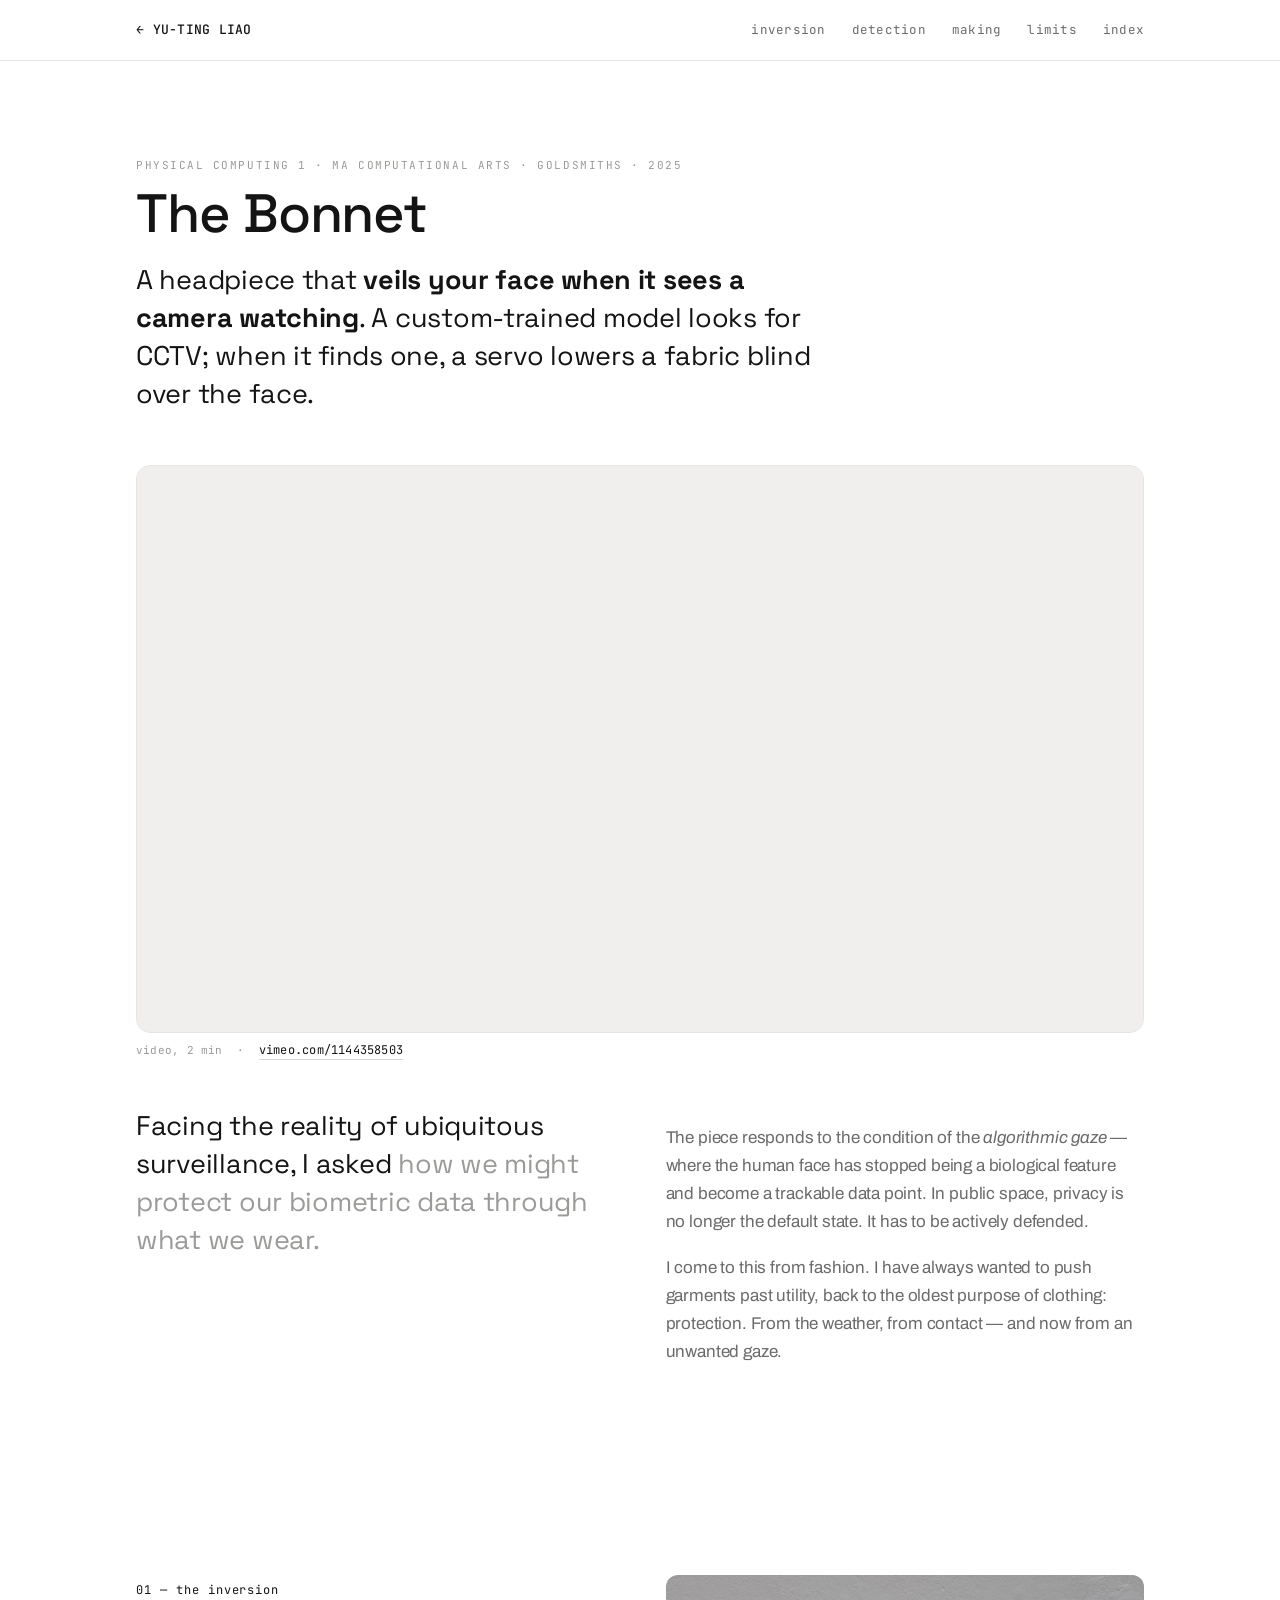
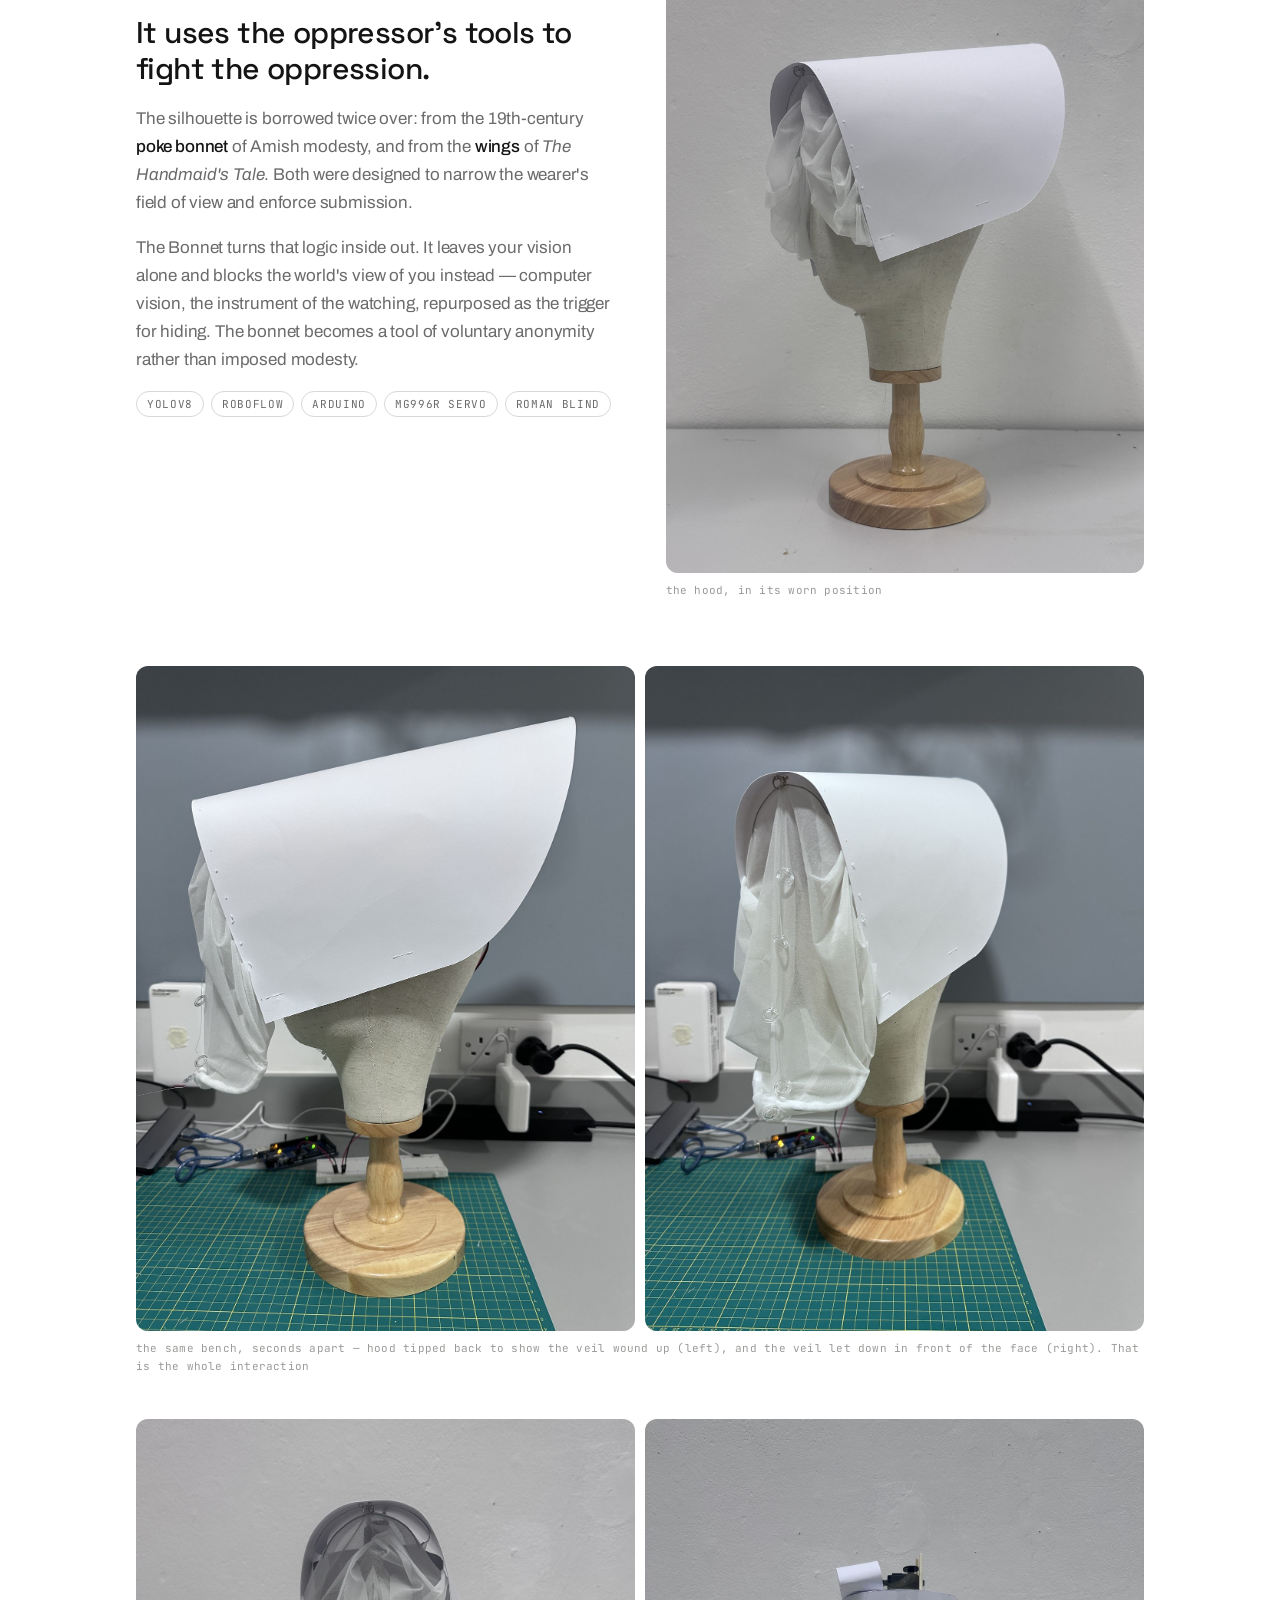
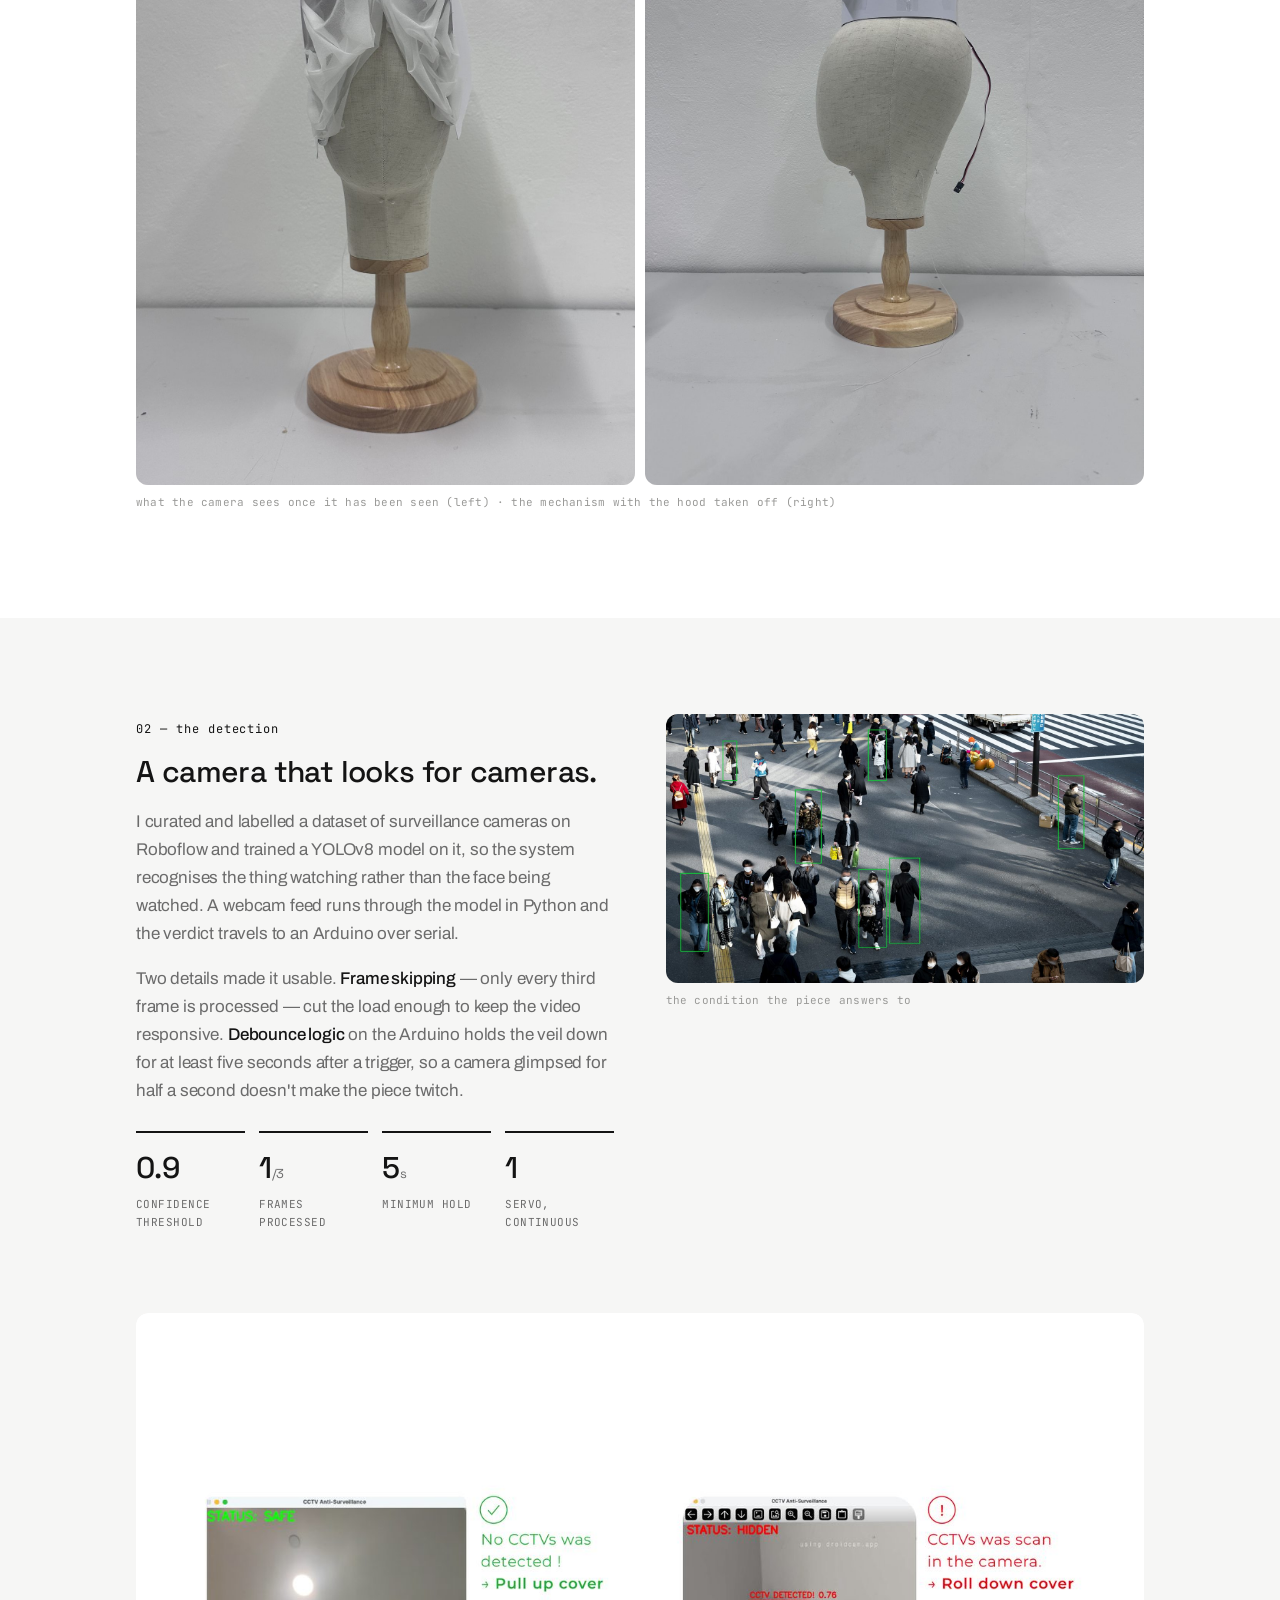
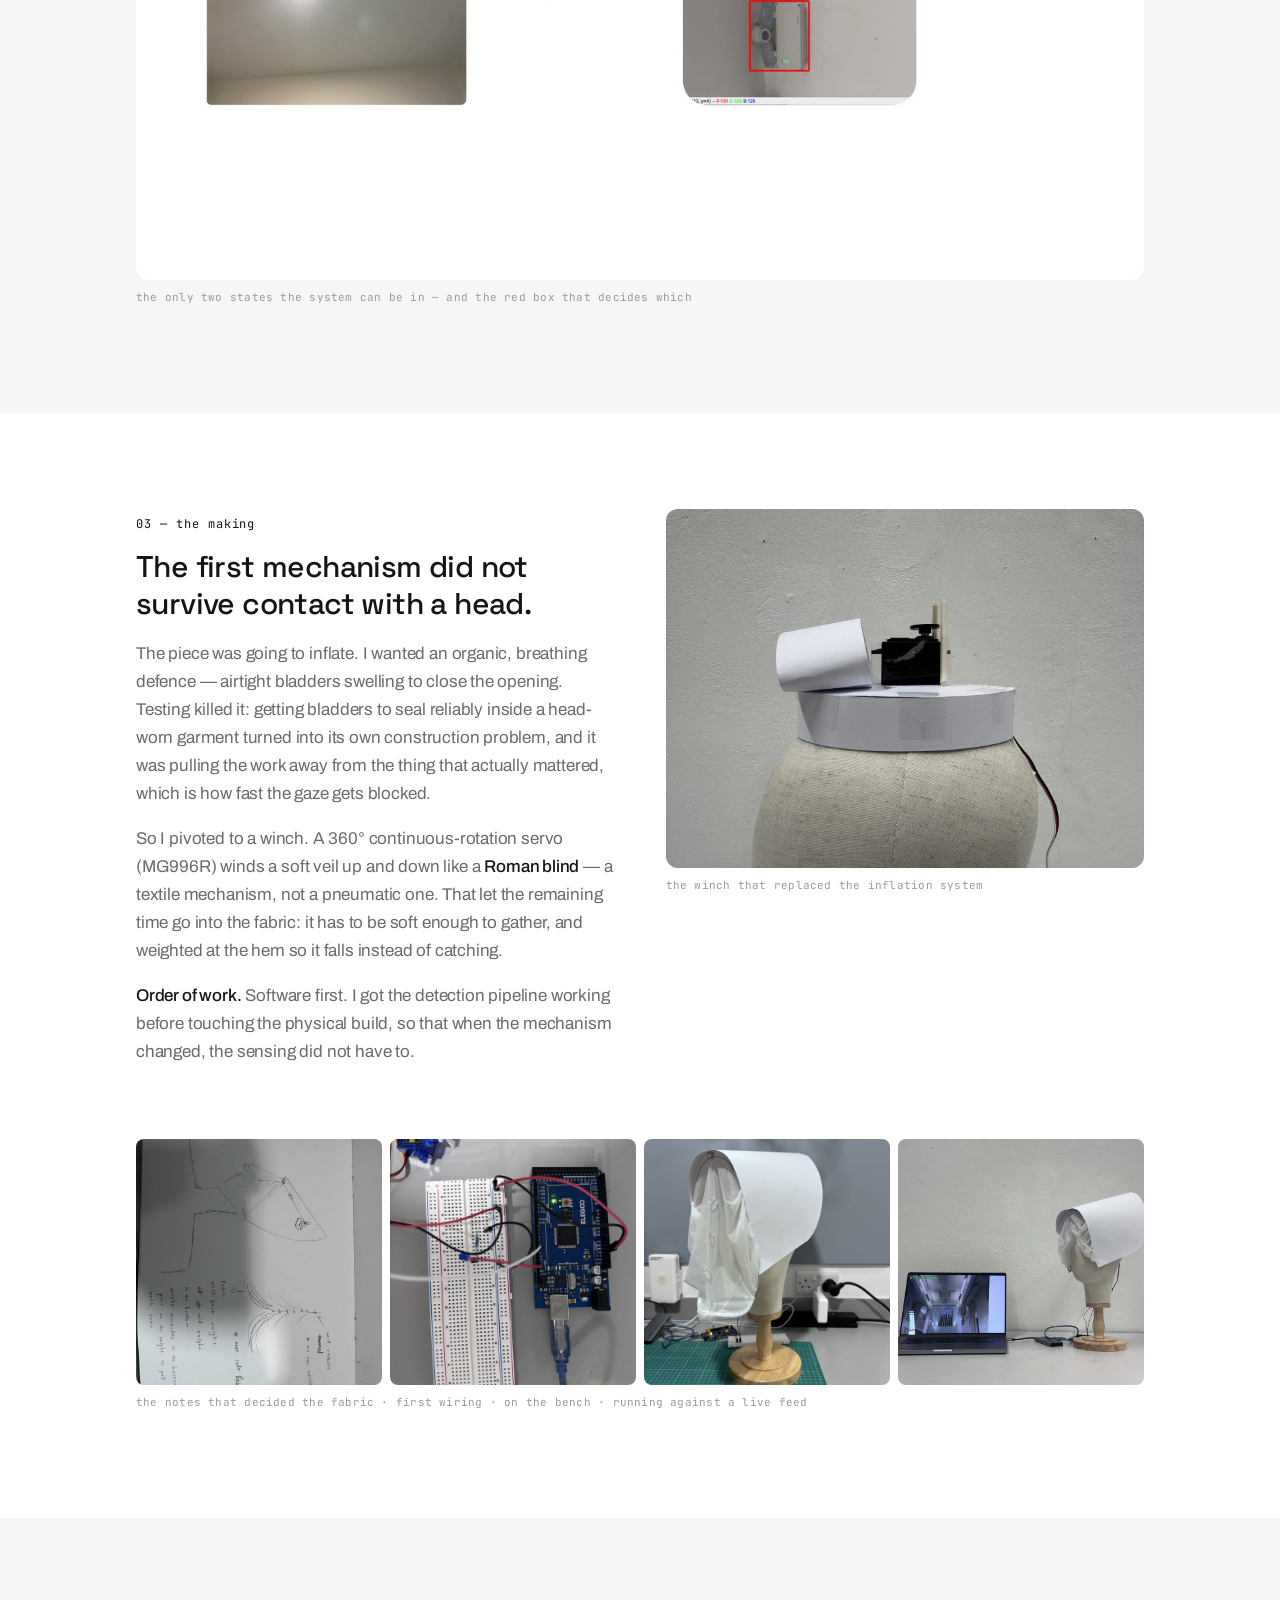
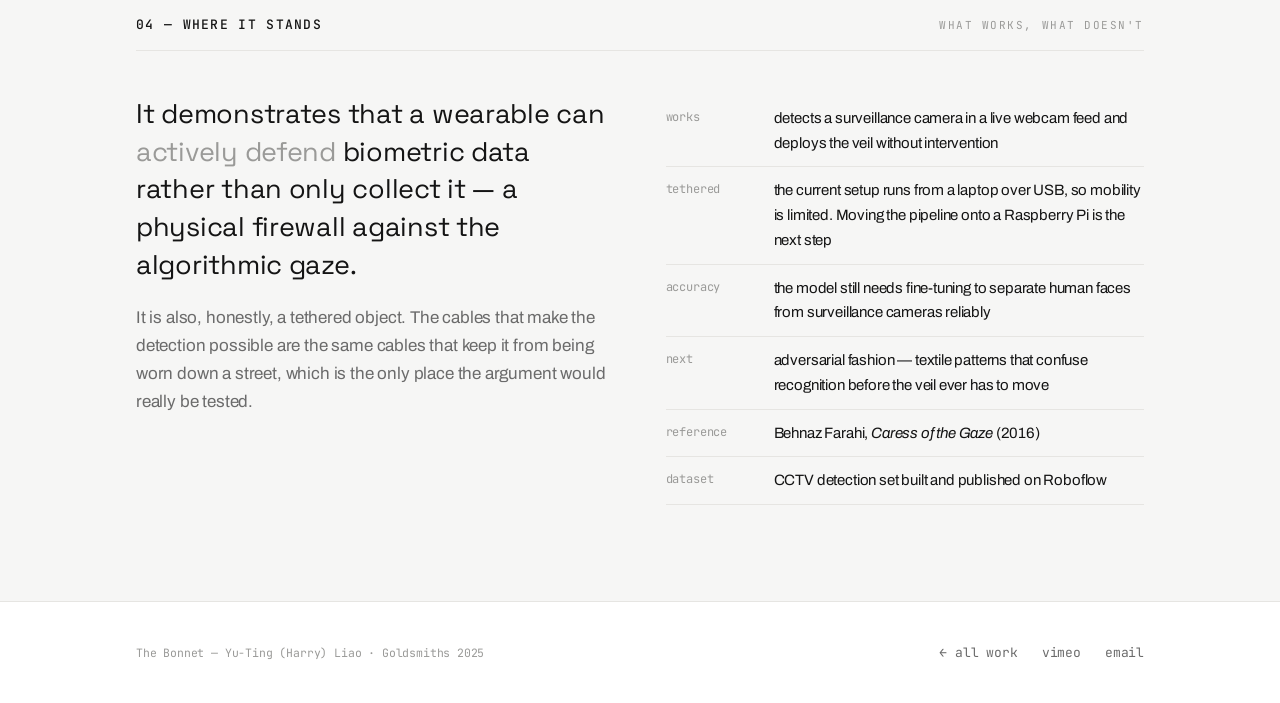
==== bonnet.html @ 15b09e45 "Fix photo orientation, and pick the right pair for The Bonnet Every iPhone photo was written out wit" ====
<!DOCTYPE html>
<html lang="en">
<head>
<meta charset="UTF-8" />
<meta name="viewport" content="width=device-width, initial-scale=1.0" />
<title>The Bonnet — a headpiece that veils the face when a camera is watching</title>
<meta name="description" content="The Bonnet: a satirical anti-surveillance headpiece. A custom-trained YOLOv8 model detects a CCTV camera and a servo drops a fabric veil over the face. Physical Computing 1, MA Computational Arts, Goldsmiths 2025." />
<meta property="og:title" content="The Bonnet" />
<meta property="og:description" content="An anti-surveillance headpiece that veils the face when it sees a camera watching." />
<meta property="og:image" content="https://yvwhy.github.io/media/tb-key.jpg" />
<link rel="preconnect" href="https://fonts.googleapis.com" />
<link rel="preconnect" href="https://fonts.gstatic.com" crossorigin />
<link href="https://fonts.googleapis.com/css2?family=Archivo:wght@400;500&family=JetBrains+Mono:wght@400;500&family=Space+Grotesk:wght@500&display=swap" rel="stylesheet" />
<link rel="stylesheet" href="styles.css" />
</head>
<body>

<header class="nav">
  <div class="wrap">
    <a class="nav__brand" href="index.html">← YU-TING&nbsp;LIAO</a>
    <button class="nav__toggle" aria-label="Menu" aria-expanded="false">menu</button>
    <nav class="nav__links" id="menu">
      <a href="#inversion">inversion</a>
      <a href="#detection">detection</a>
      <a href="#making">making</a>
      <a href="#limits">limits</a>
      <a href="index.html">index</a>
    </nav>
  </div>
</header>

<main>

  <!-- HERO -->
  <section class="hero">
    <div class="wrap">
      <p class="kicker reveal">Physical Computing 1 · MA Computational Arts · Goldsmiths · 2025</p>
      <h1 class="hero__statement reveal">The Bonnet</h1>
      <p class="lead reveal" style="margin-top:18px; max-width:40ch;">A headpiece that <strong>veils your face when it sees a camera watching</strong>. A custom-trained model looks for CCTV; when it finds one, a servo lowers a fabric blind over the face.</p>
      <div class="hero__media reveal">
        <span class="media">
          <iframe src="https://player.vimeo.com/video/1144358503?app_id=122963&amp;dnt=1&amp;title=0&amp;byline=0&amp;portrait=0" loading="lazy" allow="autoplay; fullscreen; picture-in-picture" allowfullscreen referrerpolicy="strict-origin-when-cross-origin" title="The Bonnet — video"></iframe>
        </span>
      </div>
      <p class="figcap reveal">video, 2 min &nbsp;·&nbsp; <a class="link" href="https://vimeo.com/1144358503" target="_blank" rel="noopener">vimeo.com/1144358503</a></p>
    </div>
  </section>

  <!-- THE QUESTION -->
  <section style="padding-top:0;">
    <div class="wrap">
      <div class="cols">
        <p class="lead reveal" style="max-width:32ch;">Facing the reality of ubiquitous surveillance, I asked <span class="dim">how we might protect our biometric data through what we wear.</span></p>
        <div class="reveal">
          <p class="prose">The piece responds to the condition of the <em>algorithmic gaze</em> — where the human face has stopped being a biological feature and become a trackable data point. In public space, privacy is no longer the default state. It has to be actively defended.</p>
          <p class="prose" style="margin-top:14px;">I come to this from fashion. I have always wanted to push garments past utility, back to the oldest purpose of clothing: protection. From the weather, from contact — and now from an unwanted gaze.</p>
        </div>
      </div>
    </div>
  </section>

  <!-- 01 — THE INVERSION -->
  <section id="inversion">
    <div class="wrap">
      <div class="block reveal">
        <div class="block__body">
          <span class="num">01 — the inversion</span>
          <h3>It uses the oppressor's tools to fight the oppression.</h3>
          <p class="prose">The silhouette is borrowed twice over: from the 19th-century <strong>poke bonnet</strong> of Amish modesty, and from the <strong>wings</strong> of <em>The Handmaid's Tale</em>. Both were designed to narrow the wearer's field of view and enforce submission.</p>
          <p class="prose" style="margin-top:14px;">The Bonnet turns that logic inside out. It leaves your vision alone and blocks the world's view of you instead — computer vision, the instrument of the watching, repurposed as the trigger for hiding. The bonnet becomes a tool of voluntary anonymity rather than imposed modesty.</p>
          <div class="tag-row">
            <span class="tag">YOLOv8</span><span class="tag">Roboflow</span><span class="tag">Arduino</span><span class="tag">MG996R servo</span><span class="tag">Roman blind</span>
          </div>
        </div>
        <div class="block__media">
          <span class="media media--tall"><img src="media/tb-key.jpg" alt="The Bonnet on a dress stand seen from the side: a white structured hood curving down over the face, the gathered veil tucked behind it" loading="lazy" /></span>
          <p class="figcap">the hood, in its worn position</p>
        </div>
      </div>

      <div style="margin-top:clamp(32px,5vw,56px);" class="reveal">
        <div class="pair">
          <span class="media"><img src="media/tb-veil-up.jpg" alt="The bonnet on the workbench with the hood tipped back and the veil wound up out of the way, the face clear" loading="lazy" /></span>
          <span class="media"><img src="media/tb-veil-down.jpg" alt="The same view a moment later: the veil has been let down and hangs in front of the face as a translucent curtain" loading="lazy" /></span>
        </div>
        <p class="figcap">the same bench, seconds apart — hood tipped back to show the veil wound up (left), and the veil let down in front of the face (right). That is the whole interaction</p>
      </div>

      <div style="margin-top:clamp(28px,4vw,44px);" class="reveal">
        <div class="pair">
          <span class="media"><img src="media/tb-front.jpg" alt="The bonnet seen head-on with the veil down: the face is completely behind gathered translucent fabric" loading="lazy" /></span>
          <span class="media"><img src="media/tb-mech.jpg" alt="The same stand with the hood removed, showing the servo and spool mounted flat on the crown of the head" loading="lazy" /></span>
        </div>
        <p class="figcap">what the camera sees once it has been seen (left) · the mechanism with the hood taken off (right)</p>
      </div>
    </div>
  </section>

  <!-- 02 — DETECTION -->
  <section id="detection" style="background:var(--bg-soft);">
    <div class="wrap">
      <div class="block block--flip reveal">
        <div class="block__body">
          <span class="num">02 — the detection</span>
          <h3>A camera that looks for cameras.</h3>
          <p class="prose">I curated and labelled a dataset of surveillance cameras on Roboflow and trained a YOLOv8 model on it, so the system recognises the thing watching rather than the face being watched. A webcam feed runs through the model in Python and the verdict travels to an Arduino over serial.</p>
          <p class="prose" style="margin-top:14px;">Two details made it usable. <strong>Frame skipping</strong> — only every third frame is processed — cut the load enough to keep the video responsive. <strong>Debounce logic</strong> on the Arduino holds the veil down for at least five seconds after a trigger, so a camera glimpsed for half a second doesn't make the piece twitch.</p>
          <div class="specs">
            <div class="spec"><div class="spec__n">0.9</div><div class="spec__l">confidence threshold</div></div>
            <div class="spec"><div class="spec__n">1<small>/3</small></div><div class="spec__l">frames processed</div></div>
            <div class="spec"><div class="spec__n">5<small>s</small></div><div class="spec__l">minimum hold</div></div>
            <div class="spec"><div class="spec__n">1</div><div class="spec__l">servo, continuous</div></div>
          </div>
        </div>
        <div class="block__media">
          <span class="media media--contain" style="aspect-ratio:1400/788;"><img src="media/tb-detect.jpg" alt="A crowded street crossing seen from above, with green detection boxes drawn over pedestrians" loading="lazy" /></span>
          <p class="figcap">the condition the piece answers to</p>
        </div>
      </div>

      <div style="margin-top:clamp(32px,5vw,56px);" class="reveal">
        <span class="media media--contain" style="aspect-ratio:1400/788;"><img src="media/tb-ui.jpg" alt="Two screen states side by side: SAFE, no CCTV detected, cover up; and HIDDEN, a CCTV detected in the camera view with a red box, cover down" loading="lazy" /></span>
        <p class="figcap">the only two states the system can be in — and the red box that decides which</p>
      </div>
    </div>
  </section>

  <!-- 03 — MAKING -->
  <section id="making">
    <div class="wrap">
      <div class="block reveal">
        <div class="block__body">
          <span class="num">03 — the making</span>
          <h3>The first mechanism did not survive contact with a head.</h3>
          <p class="prose">The piece was going to inflate. I wanted an organic, breathing defence — airtight bladders swelling to close the opening. Testing killed it: getting bladders to seal reliably inside a head-worn garment turned into its own construction problem, and it was pulling the work away from the thing that actually mattered, which is how fast the gaze gets blocked.</p>
          <p class="prose" style="margin-top:14px;">So I pivoted to a winch. A 360° continuous-rotation servo (MG996R) winds a soft veil up and down like a <strong>Roman blind</strong> — a textile mechanism, not a pneumatic one. That let the remaining time go into the fabric: it has to be soft enough to gather, and weighted at the hem so it falls instead of catching.</p>
          <p class="prose" style="margin-top:14px;"><strong>Order of work.</strong> Software first. I got the detection pipeline working before touching the physical build, so that when the mechanism changed, the sensing did not have to.</p>
        </div>
        <div class="block__media">
          <span class="media media--contain" style="aspect-ratio:4/3;"><img src="media/tb-servo.jpg" alt="Close-up of the winch mechanism mounted on top of the bonnet: a servo with a spool, wired out to a controller" loading="lazy" /></span>
          <p class="figcap">the winch that replaced the inflation system</p>
        </div>
      </div>

      <div style="margin-top:clamp(32px,5vw,56px);" class="reveal">
        <div class="wall wall--4">
          <span class="media"><img src="media/tb-sketch.jpg" alt="Hand-drawn construction sketch with notes: must soft fabric, fabric must have weight or add weight in the bottom, accumulate it to pull the mesh down" loading="lazy" /></span>
          <span class="media"><img src="media/tb-wire.jpg" alt="Early wiring: an Arduino board and a servo on a breadboard" loading="lazy" /></span>
          <span class="media"><img src="media/tb-veil-down.jpg" alt="The bonnet on the workbench with the veil let down, wired to its controller beside a cutting mat" loading="lazy" /></span>
          <span class="media"><img src="media/tb-setup.jpg" alt="The bonnet on its stand beside a laptop showing the camera feed" loading="lazy" /></span>
        </div>
        <p class="figcap">the notes that decided the fabric · first wiring · on the bench · running against a live feed</p>
      </div>
    </div>
  </section>

  <!-- 04 — LIMITS -->
  <section id="limits" style="background:var(--bg-soft);">
    <div class="wrap">
      <div class="section-head reveal"><h2>04 — where it stands</h2><span class="kicker">what works, what doesn't</span></div>
      <div class="cols">
        <div class="reveal">
          <p class="lead">It demonstrates that a wearable can <span class="dim">actively defend</span> biometric data rather than only collect it — a physical firewall against the algorithmic gaze.</p>
          <p class="prose" style="margin-top:20px;">It is also, honestly, a tethered object. The cables that make the detection possible are the same cables that keep it from being worn down a street, which is the only place the argument would really be tested.</p>
        </div>
        <div class="reveal">
          <ul class="facts">
            <li><span>works</span><span>detects a surveillance camera in a live webcam feed and deploys the veil without intervention</span></li>
            <li><span>tethered</span><span>the current setup runs from a laptop over USB, so mobility is limited. Moving the pipeline onto a Raspberry Pi is the next step</span></li>
            <li><span>accuracy</span><span>the model still needs fine-tuning to separate human faces from surveillance cameras reliably</span></li>
            <li><span>next</span><span>adversarial fashion — textile patterns that confuse recognition before the veil ever has to move</span></li>
            <li><span>reference</span><span>Behnaz Farahi, <em>Caress of the Gaze</em> (2016)</span></li>
            <li><span>dataset</span><span>CCTV detection set built and published on Roboflow</span></li>
          </ul>
        </div>
      </div>
    </div>
  </section>

</main>

<footer class="foot">
  <div class="wrap">
    <span class="foot__note">The Bonnet — Yu-Ting (Harry) Liao · Goldsmiths 2025</span>
    <span style="display:flex; gap:24px;">
      <a href="index.html">← all work</a>
      <a href="https://vimeo.com/1144358503" target="_blank" rel="noopener">vimeo</a>
      <a href="mailto:yvw.liao@gmail.com">email</a>
    </span>
  </div>
</footer>

<script src="main.js"></script>
</body>
</html>
---- styles.css ----
/* ===========================================================
   Yu-Ting (Harry) Liao — portfolio
   Clean neutral design system. Model: Sergio Mutis (index) +
   Specimens (Solo Choir long-scroll). Self-contained, no build.
   =========================================================== */

:root{
  --bg:        #ffffff;
  --bg-soft:   #f6f6f5;
  --media:     #f0efed;
  --ink:       #141414;
  --muted:     #6b6b6b;
  --faint:     #9a9a98;
  --line:      #e6e5e2;
  --line-2:    #d9d8d4;
  --accent:    #141414;          /* neutral: ink is the accent */
  --max:       1120px;
  --pad:       clamp(20px, 5vw, 56px);

  /* Solo Choir voice palette (used only on the project page) */
  --melody: #141414;
  --sop:    #16a34a;
  --alto:   #9333ea;
  --tenor:  #dc2626;
  --bass:   #2563eb;

  --sans: "Archivo", system-ui, -apple-system, "Segoe UI", Roboto, sans-serif;
  --head: "Space Grotesk", "Archivo", system-ui, sans-serif;
  --mono: "JetBrains Mono", ui-monospace, "SF Mono", Menlo, monospace;
}

*{ box-sizing:border-box; }
html{ scroll-behavior:smooth; -webkit-text-size-adjust:100%; }
body{
  margin:0; background:var(--bg); color:var(--ink);
  font-family:var(--sans); font-size:17px; line-height:1.65;
  font-weight:400; letter-spacing:-0.01em;
  -webkit-font-smoothing:antialiased; text-rendering:optimizeLegibility;
}
img,video{ max-width:100%; display:block; }
a{ color:inherit; text-decoration:none; }

.wrap{ max-width:var(--max); margin:0 auto; padding-inline:var(--pad); }

/* mono label / tag ----------------------------------------- */
.mono{ font-family:var(--mono); font-weight:400; }
.kicker{
  font-family:var(--mono); font-size:11px; letter-spacing:.14em;
  text-transform:uppercase; color:var(--faint);
}
.tag{
  font-family:var(--mono); font-size:11px; letter-spacing:.06em;
  text-transform:uppercase; color:var(--muted);
  border:1px solid var(--line-2); border-radius:999px;
  padding:3px 10px; display:inline-block; white-space:nowrap;
}
.tag-row{ display:flex; flex-wrap:wrap; gap:7px; }

/* ---------------- nav ---------------- */
.nav{
  position:sticky; top:0; z-index:50;
  background:color-mix(in srgb, var(--bg) 86%, transparent);
  backdrop-filter:saturate(1.1) blur(10px);
  border-bottom:1px solid var(--line);
}
.nav .wrap{ display:flex; align-items:center; justify-content:space-between; height:60px; }
.nav__brand{ font-family:var(--mono); font-size:13px; letter-spacing:.02em; font-weight:500; }
.nav__links{ display:flex; gap:26px; }
.nav__links a{
  font-family:var(--mono); font-size:12.5px; color:var(--muted);
  letter-spacing:.02em; transition:color .15s;
}
.nav__links a:hover{ color:var(--ink); }
.nav__toggle{ display:none; background:none; border:0; font-family:var(--mono); font-size:13px; color:var(--ink); cursor:pointer; }

/* ---------------- hero ---------------- */
.hero{ padding-top:clamp(40px,7vw,84px); }
.hero__statement{
  font-family:var(--head);
  font-size:clamp(28px, 4.6vw, 54px); line-height:1.08;
  font-weight:500; letter-spacing:-0.02em; margin:0; max-width:18ch;
}
.hero__statement .dim{ color:var(--faint); }
.hero__sub{
  font-family:var(--mono); font-size:13px; color:var(--muted);
  margin-top:22px; letter-spacing:.01em;
}
.hero__media{
  margin-top:clamp(28px,5vw,52px); border:1px solid var(--line);
  border-radius:14px; overflow:hidden; background:var(--media);
}

/* media placeholder block ---------------------------------- */
.media{
  position:relative; background:var(--media);
  display:flex; align-items:flex-end; padding:14px 16px;
  aspect-ratio:16/9; border-radius:12px; overflow:hidden;
}
.media--tall{ aspect-ratio:4/5; }
.media--wide{ aspect-ratio:21/9; }
.media__label{
  font-family:var(--mono); font-size:11px; color:var(--faint);
  display:inline-flex; align-items:center; gap:6px;
}
.media__center{
  position:absolute; inset:0; display:flex; align-items:center; justify-content:center;
}
.media video, .media iframe, .media img{
  position:absolute; inset:0; width:100%; height:100%; object-fit:cover; border:0;
}

/* equalizer mark (harmony lines) --------------------------- */
.eq{ display:flex; gap:7px; align-items:flex-end; height:64px; }
.eq i{ width:6px; border-radius:3px; display:block; transform-origin:bottom; animation:eq 1.8s ease-in-out infinite; }
.eq i:nth-child(1){ height:26px; background:var(--melody); animation-delay:0s; }
.eq i:nth-child(2){ height:58px; background:var(--sop); animation-delay:.18s; }
.eq i:nth-child(3){ height:40px; background:var(--alto); animation-delay:.36s; }
.eq i:nth-child(4){ height:48px; background:var(--tenor); animation-delay:.54s; }
.eq i:nth-child(5){ height:32px; background:var(--bass); animation-delay:.72s; }
@keyframes eq{ 0%,100%{ transform:scaleY(.55); } 50%{ transform:scaleY(1); } }
@media (prefers-reduced-motion:reduce){ .eq i{ animation:none; } }

/* ---------------- sections ---------------- */
section{ padding-block:clamp(46px,8vw,96px); }
.section-head{
  display:flex; align-items:baseline; justify-content:space-between;
  gap:16px; margin-bottom:28px; border-bottom:1px solid var(--line);
  padding-bottom:14px;
}
.section-head h2{ font-size:13px; }
h2{ font-family:var(--mono); font-weight:500; letter-spacing:.1em; text-transform:uppercase; font-size:13px; color:var(--ink); margin:0; }

.lead{ font-family:var(--head); font-size:clamp(20px,2.4vw,27px); line-height:1.4; font-weight:400; letter-spacing:-0.01em; max-width:30ch; margin:0; }
.lead .dim{ color:var(--faint); }
p{ color:var(--ink); }
.prose{ max-width:62ch; color:var(--muted); }
.prose strong{ color:var(--ink); font-weight:500; }

/* ---------------- work grid (Mutis) ---------------- */
.grid{ display:grid; grid-template-columns:repeat(2,1fr); gap:clamp(20px,3vw,38px); }
.card{ display:flex; flex-direction:column; }
.card--feature{ grid-column:1 / -1; }
.card__meta{ display:flex; align-items:center; gap:10px; margin-top:14px; }
.card__title{ font-family:var(--head); font-size:19px; font-weight:500; letter-spacing:-0.01em; }
.card--feature .card__title{ font-size:24px; }
.card__desc{ color:var(--muted); margin:6px 0 10px; font-size:15px; max-width:52ch; }
.card__foot{ display:flex; align-items:center; justify-content:space-between; gap:12px; margin-top:auto; }
.card__tech{ font-family:var(--mono); font-size:11.5px; color:var(--faint); }
.link{ font-family:var(--mono); font-size:12px; color:var(--ink); border-bottom:1px solid var(--line-2); padding-bottom:1px; transition:border-color .15s; white-space:nowrap; }
.link:hover{ border-color:var(--ink); }
.card a.media{ transition:transform .25s ease; }
.card a.media:hover{ transform:translateY(-3px); }

/* ---------------- experiments mini grid ---------------- */
.grid--mini{ grid-template-columns:repeat(3,1fr); gap:clamp(16px,2.2vw,26px); }
.grid--mini .media{ aspect-ratio:4/3; }
.grid--mini .card__title{ font-size:15.5px; }
.grid--mini .card__desc{ font-size:13.5px; margin:4px 0 0; }
@media (max-width:760px){ .grid--mini{ grid-template-columns:1fr; } }

/* ---------------- spec stats ---------------- */
.specs{ display:grid; grid-template-columns:repeat(4,1fr); gap:14px; margin:26px 0; }
.spec{ border-top:2px solid var(--ink); padding-top:10px; }
.spec__n{ font-family:var(--head); font-size:clamp(22px,3vw,30px); font-weight:500; letter-spacing:-0.02em; }
.spec__n small{ font-size:13px; color:var(--muted); font-weight:400; }
.spec__l{ font-family:var(--mono); font-size:11px; color:var(--muted); letter-spacing:.04em; text-transform:uppercase; margin-top:2px; }

/* ---------------- numbered research blocks ---------------- */
.block{ display:grid; grid-template-columns:minmax(0,1fr) minmax(0,1fr); gap:clamp(22px,4vw,56px); align-items:start; }
.block + .block{ margin-top:clamp(46px,7vw,86px); }
.block__media{ order:2; }
.block--flip .block__media{ order:0; }
.block__body .num{ font-family:var(--mono); font-size:12px; color:var(--accent); letter-spacing:.08em; }
.block__body h3{ font-family:var(--head); font-size:clamp(21px,2.6vw,30px); line-height:1.22; font-weight:500; letter-spacing:-0.02em; margin:12px 0 14px; }
@media (max-width:760px){ .block{ grid-template-columns:1fr; } .block__media{ order:0 !important; } }

/* ---------------- process wall ---------------- */
.wall{ display:grid; grid-template-columns:repeat(6,1fr); gap:8px; }
.wall .media{ aspect-ratio:1; border-radius:8px; }
@media (max-width:760px){ .wall{ grid-template-columns:repeat(3,1fr); } }

/* ---------------- about / cv ---------------- */
.cols{ display:grid; grid-template-columns:1fr 1fr; gap:clamp(22px,4vw,56px); }
.facts{ list-style:none; margin:0; padding:0; }
.facts li{ display:flex; gap:16px; padding:11px 0; border-bottom:1px solid var(--line); font-size:15px; }
.facts li span:first-child{ font-family:var(--mono); font-size:12px; color:var(--faint); flex:0 0 92px; padding-top:2px; }
.btn{ display:inline-flex; align-items:center; gap:8px; font-family:var(--mono); font-size:13px; border:1px solid var(--ink); border-radius:999px; padding:9px 18px; transition:.15s; }
.btn:hover{ background:var(--ink); color:#fff; }

/* ---------------- footer ---------------- */
.foot{ border-top:1px solid var(--line); padding-block:40px; }
.foot .wrap{ display:flex; flex-wrap:wrap; gap:18px 28px; align-items:baseline; justify-content:space-between; }
.foot a{ font-family:var(--mono); font-size:13px; color:var(--muted); transition:color .15s; }
.foot a:hover{ color:var(--ink); }
.foot__note{ font-family:var(--mono); font-size:11.5px; color:var(--faint); }

/* ---------------- reveal ---------------- */
.reveal{ opacity:0; transform:translateY(14px); transition:opacity .7s ease, transform .7s ease; }
.reveal.is-in{ opacity:1; transform:none; }
@media (prefers-reduced-motion:reduce){ .reveal{ opacity:1; transform:none; } }

/* ---------------- responsive ---------------- */
@media (max-width:760px){
  body{ font-size:16px; }
  .grid{ grid-template-columns:1fr; }
  .specs{ grid-template-columns:repeat(2,1fr); }
  .cols{ grid-template-columns:1fr; }
  .nav__links{ display:none; }
  .nav__links.open{ display:flex; position:absolute; top:60px; right:var(--pad); flex-direction:column; gap:14px; background:var(--bg); border:1px solid var(--line); border-radius:12px; padding:16px 22px; }
  .nav__toggle{ display:block; }
}

/* ---------------- 2026-09 additions: photo pairs, captions ---------------- */
.pair{ display:grid; grid-template-columns:1fr 1fr; gap:10px; }
.pair .media{ aspect-ratio:3/4; }
.figcap{ font-family:var(--mono); font-size:11px; color:var(--faint); margin-top:8px; letter-spacing:.02em; }
.media--contain img{ object-fit:contain; background:var(--media); }
.modes{ list-style:none; margin:18px 0 0; padding:0; border-top:1px solid var(--line); }
.modes li{ display:grid; grid-template-columns:28px 120px 1fr; gap:12px; padding:9px 0; border-bottom:1px solid var(--line); font-size:14.5px; color:var(--muted); }
.modes li .k{ font-family:var(--mono); font-size:12px; color:var(--ink); }
.modes li .n{ font-family:var(--head); color:var(--ink); }
@media (max-width:760px){ .modes li{ grid-template-columns:28px 1fr; } .modes li span:last-child{ grid-column:2; } }
.hero__media .media{ border-radius:0; }

/* 2026-09-15 spacing: tighter hero→work, clearer head→cards, feature→rest */
.hero{ padding-bottom:clamp(20px,3vw,36px); }
#work{ padding-top:clamp(28px,4vw,52px); }
.section-head{ margin-bottom:clamp(28px,3.5vw,44px); }
.card--feature{ margin-bottom:clamp(10px,2.5vw,30px); }

/* ---------------- 2026-09-29: project pages (bonnet / gesture-float / fabri-form) ---------------- */
.quote{
  font-family:var(--head); font-size:clamp(18px,2.1vw,24px); line-height:1.42;
  font-weight:400; letter-spacing:-0.01em; margin:0; max-width:34ch;
  border-left:2px solid var(--ink); padding-left:18px;
}
.quote cite{ display:block; font-family:var(--mono); font-size:11.5px; font-style:normal; color:var(--faint); margin-top:14px; letter-spacing:.03em; }

.flow{ display:grid; grid-template-columns:repeat(4,1fr); gap:10px; align-items:stretch; margin:26px 0 6px; }
.flow__step{ border:1px solid var(--line-2); border-radius:10px; padding:14px 14px 16px; position:relative; }
.flow__step .k{ font-family:var(--mono); font-size:10.5px; color:var(--faint); letter-spacing:.08em; text-transform:uppercase; }
.flow__step .n{ font-family:var(--head); font-size:15px; font-weight:500; margin-top:6px; letter-spacing:-0.01em; }
.flow__step .d{ font-family:var(--mono); font-size:11px; color:var(--muted); margin-top:5px; line-height:1.5; }
.flow__step + .flow__step::before{
  content:"→"; position:absolute; left:-13px; top:50%; transform:translateY(-50%);
  font-family:var(--mono); font-size:12px; color:var(--faint);
}
@media (max-width:760px){
  .flow{ grid-template-columns:1fr; gap:22px; }
  .flow__step + .flow__step::before{ content:"↓"; left:50%; top:-17px; transform:translateX(-50%); }
}

.pair--wide .media{ aspect-ratio:4/3; }
.wall--4{ grid-template-columns:repeat(4,1fr); }
@media (max-width:760px){ .wall{ grid-template-columns:repeat(3,1fr); } .wall--4{ grid-template-columns:repeat(2,1fr); } }

/* ---------------- 2026-09-29: lightbox ---------------- */
.media img.is-zoomable{ cursor:zoom-in; }
.media img.is-zoomable:focus-visible{ outline:2px solid var(--ink); outline-offset:3px; }

.lb{
  position:fixed; inset:0; z-index:100;
  background:rgba(14,14,14,.97);
  display:flex; align-items:center; justify-content:center;
  padding:clamp(44px,6vw,72px) clamp(16px,5vw,80px);
}
.lb[hidden]{ display:none; }
.lb:focus{ outline:none; }
html.lb-open .nav{ visibility:hidden; }
.lb__fig{ margin:0; max-width:100%; max-height:100%; display:flex; flex-direction:column; align-items:center; gap:12px; }
.lb__fig img{
  max-width:100%; max-height:calc(100vh - 210px);
  width:auto; height:auto; object-fit:contain; border-radius:4px;
}
.lb__cap{
  font-family:var(--mono); font-size:11.5px; line-height:1.6; color:#b9b9b6;
  text-align:center; max-width:74ch; letter-spacing:.01em;
}
.lb__btn{
  position:absolute; background:none; border:0; cursor:pointer;
  font-family:var(--mono); color:#efefec; padding:10px 14px;
  font-size:13px; line-height:1; transition:opacity .15s;
}
.lb__btn:hover{ opacity:.6; }
.lb__btn:focus-visible{ outline:1px solid #efefec; outline-offset:2px; }
.lb__x{ top:12px; right:14px; }
.lb__nav{ top:50%; transform:translateY(-50%); font-size:22px; padding:16px 18px; }
.lb__prev{ left:4px; }
.lb__next{ right:4px; }
.lb__count{
  font-family:var(--mono); font-size:11px; color:#7e7e7b; letter-spacing:.06em;
}
@media (max-width:760px){
  .lb{ padding:52px 10px 60px; }
  .lb__fig img{ max-height:calc(100vh - 230px); }
  .lb__nav{ top:auto; bottom:6px; transform:none; font-size:20px; }
  .lb__prev{ left:10px; } .lb__next{ right:10px; }
}
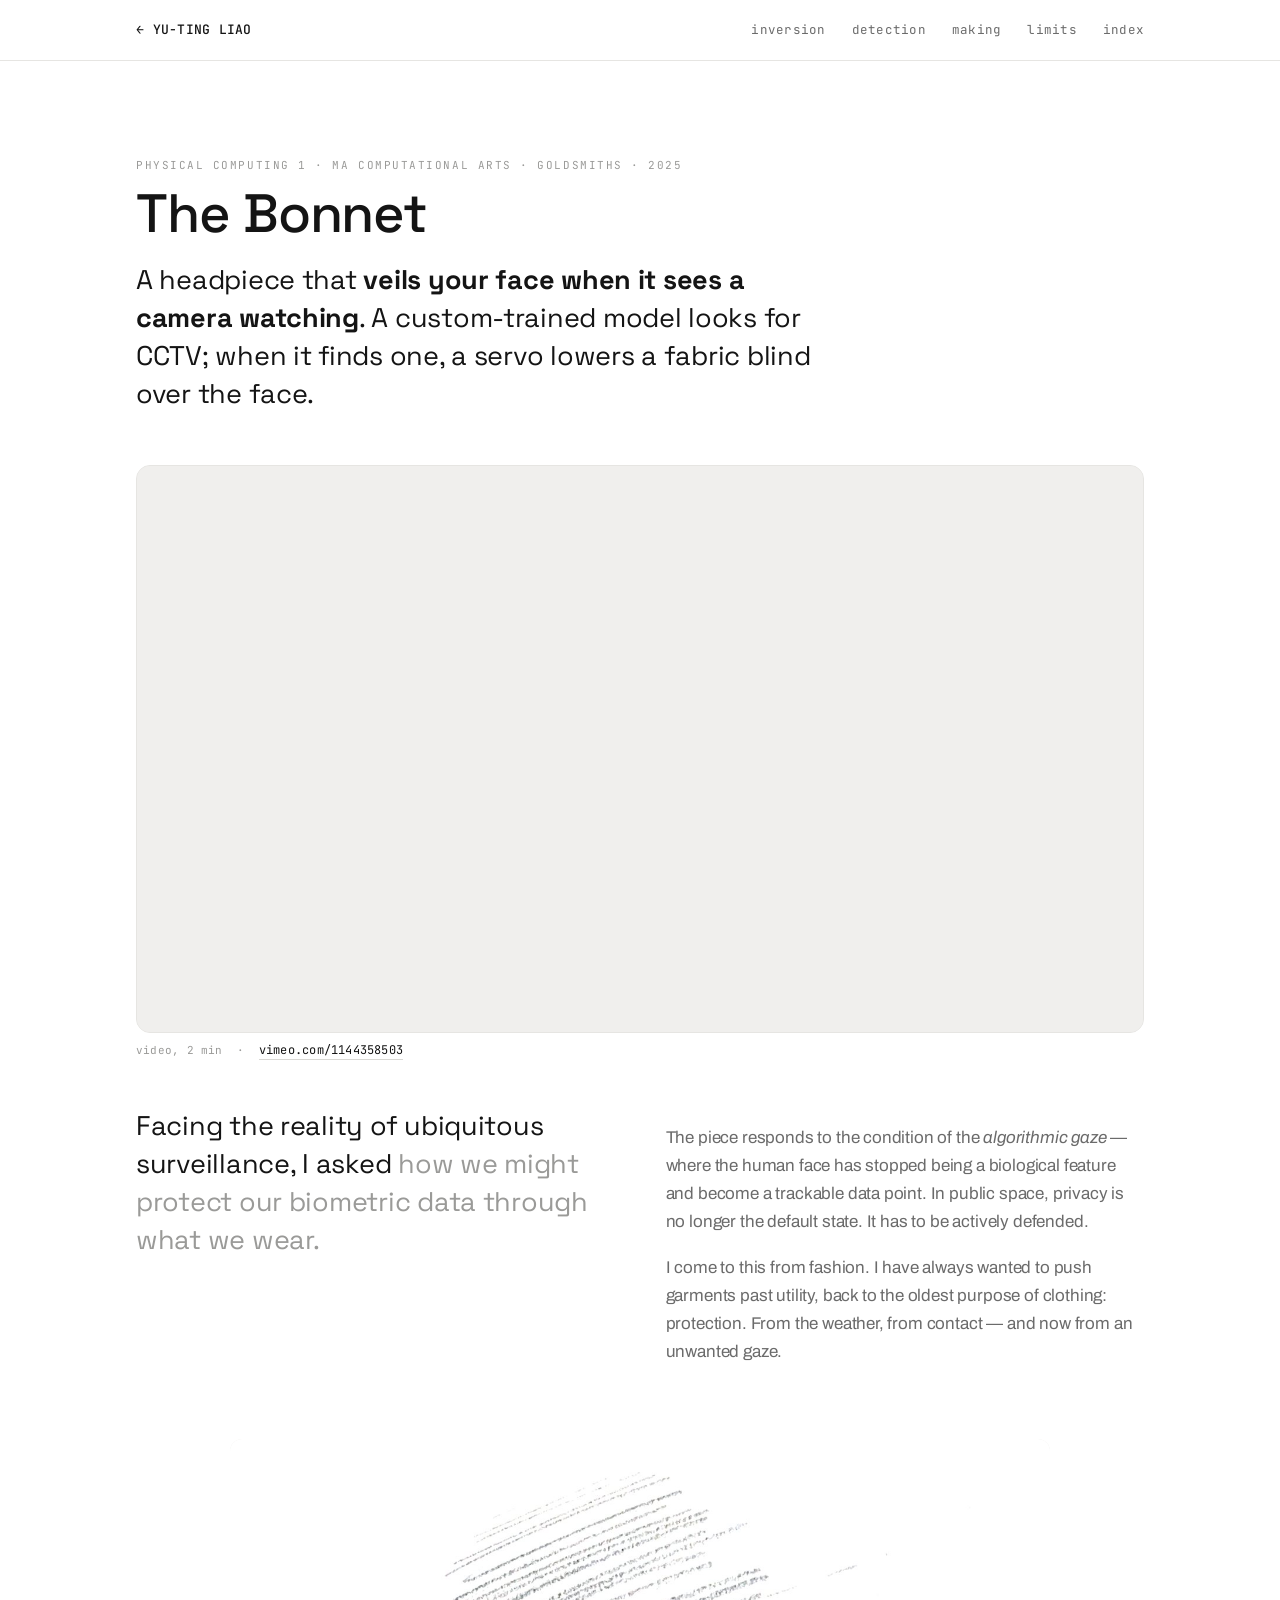
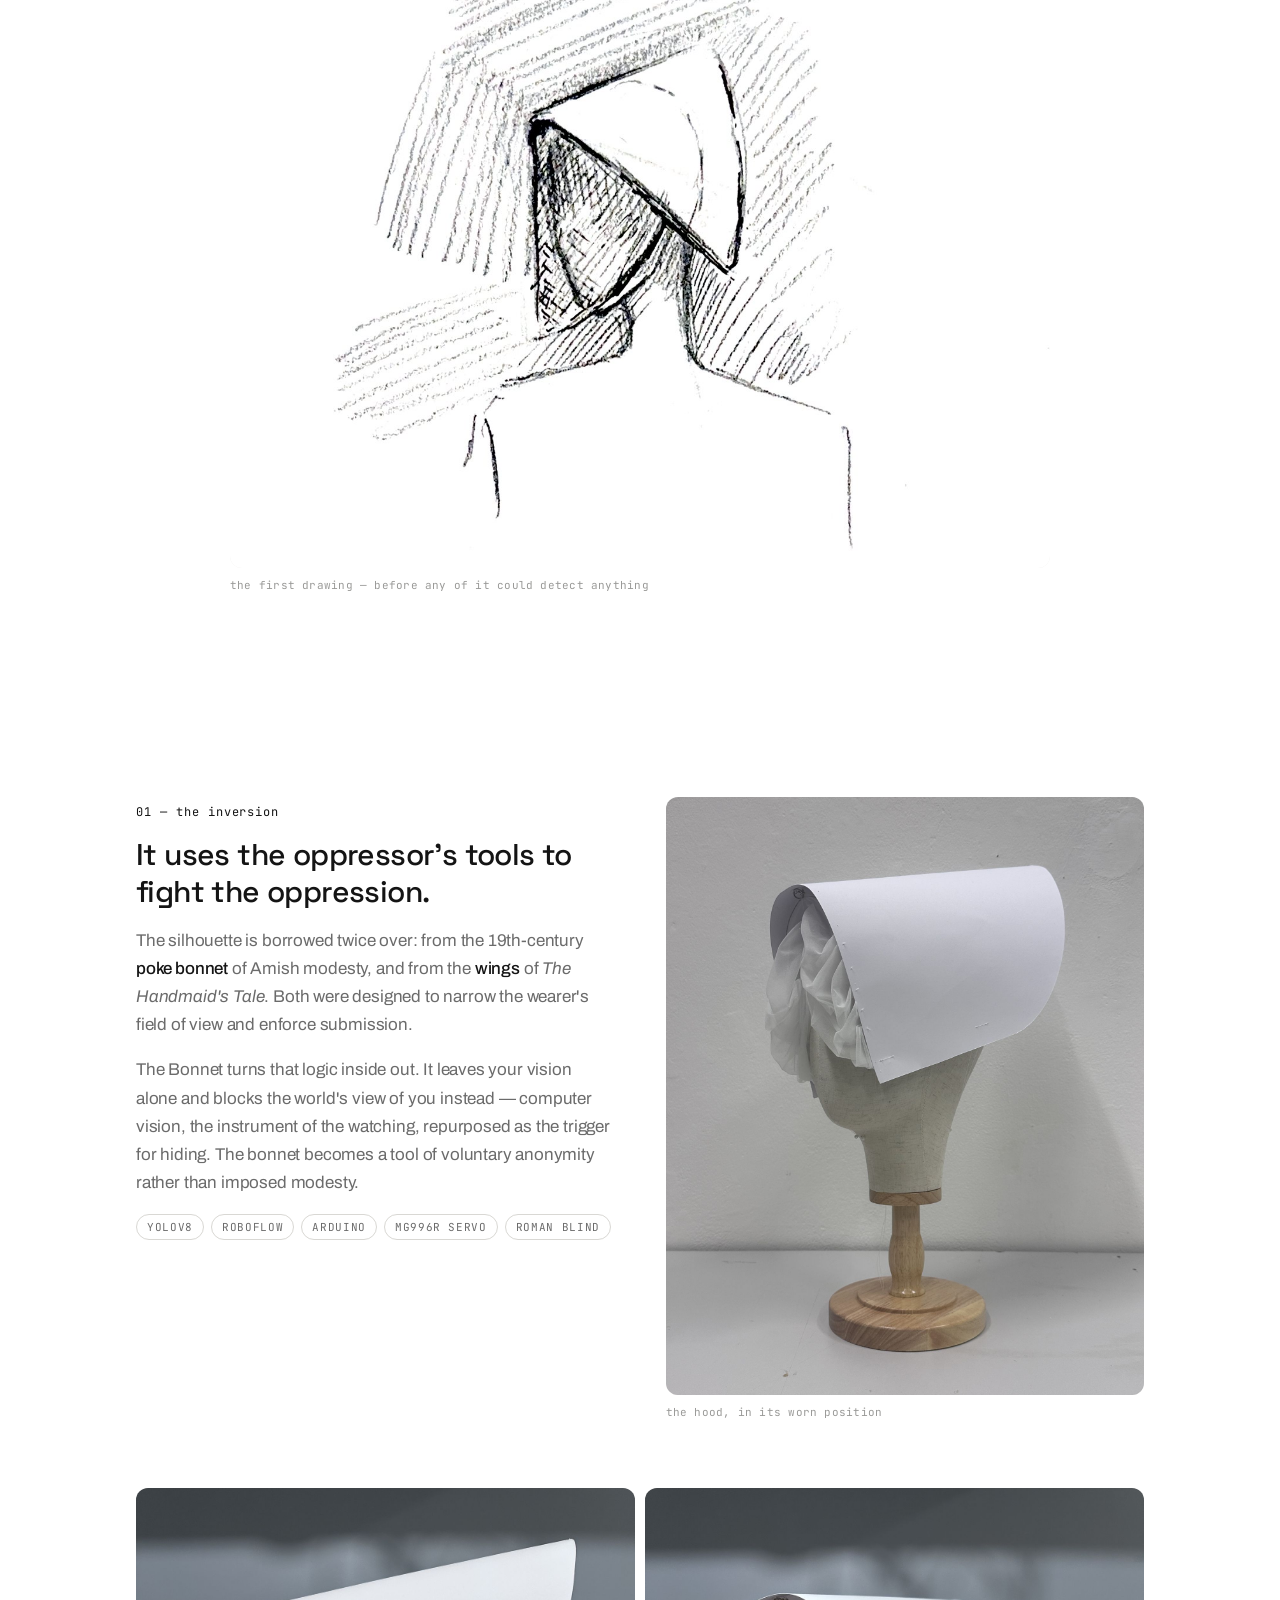
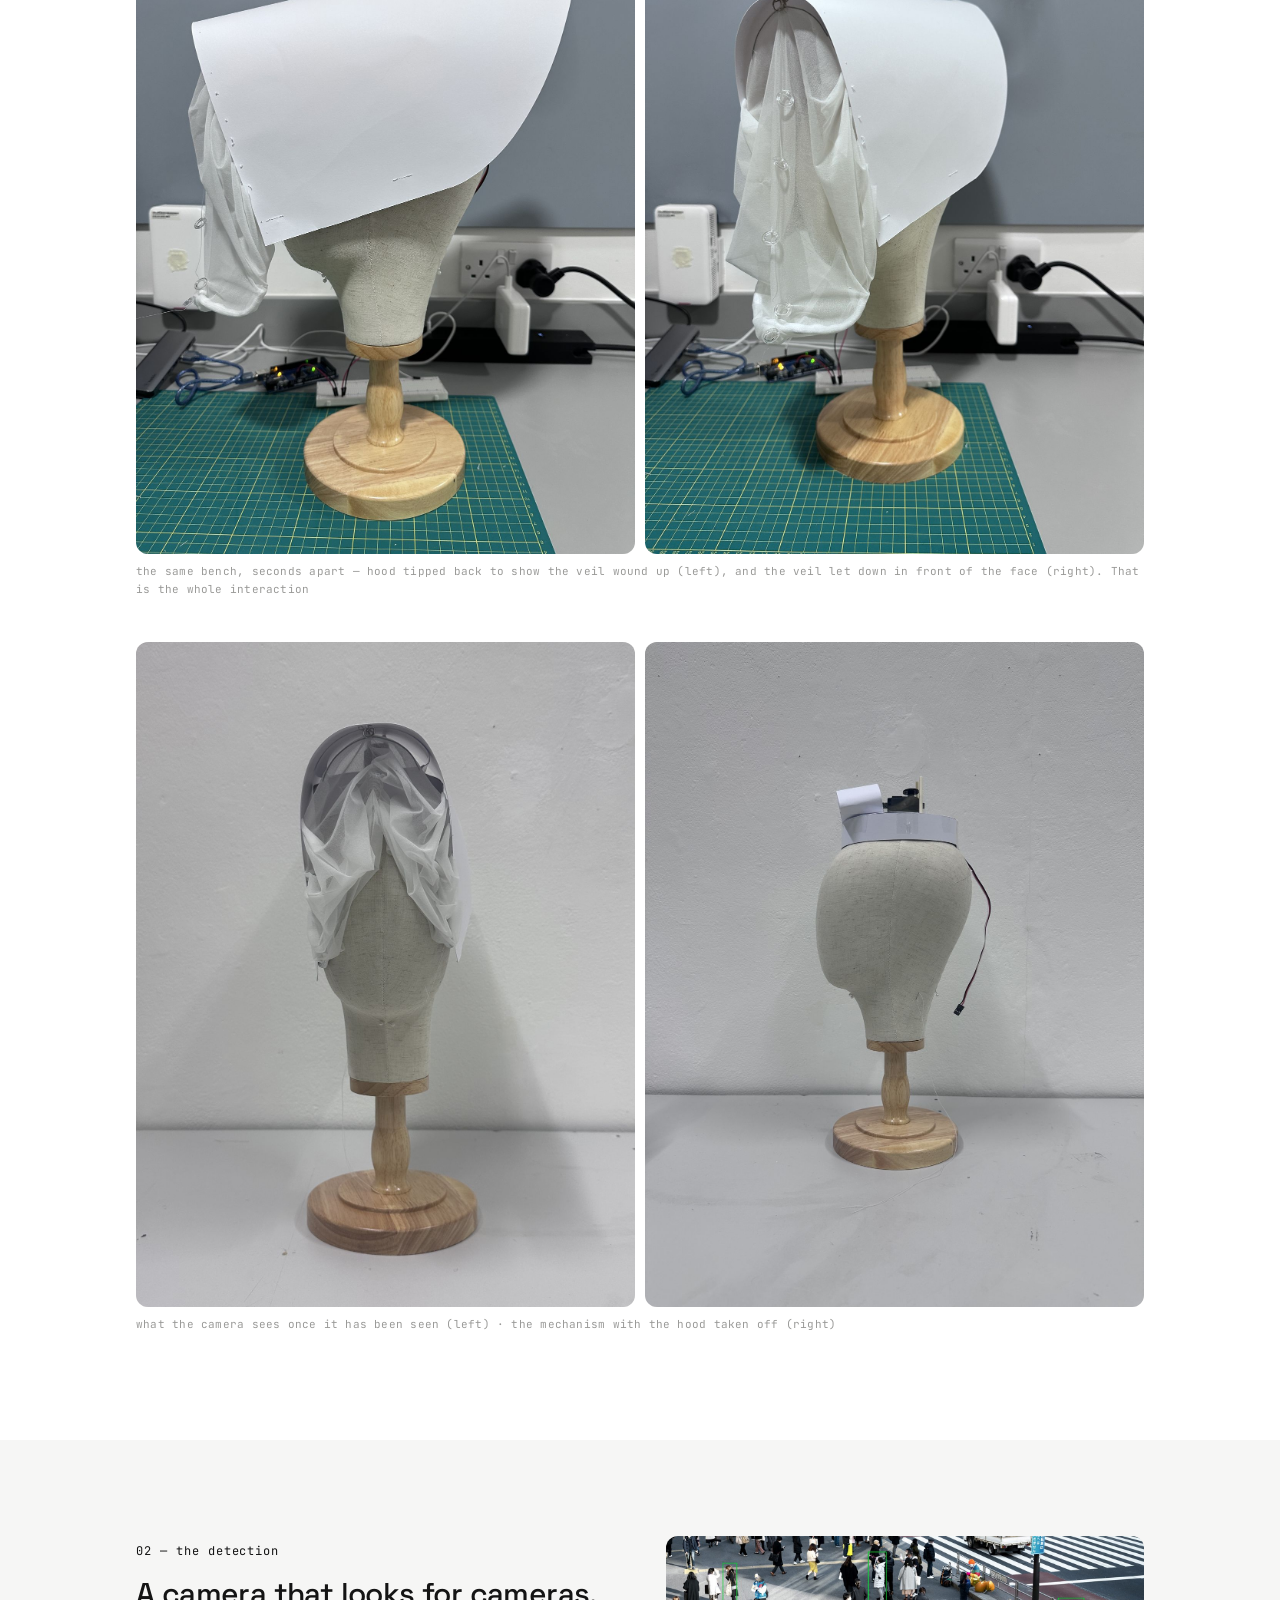
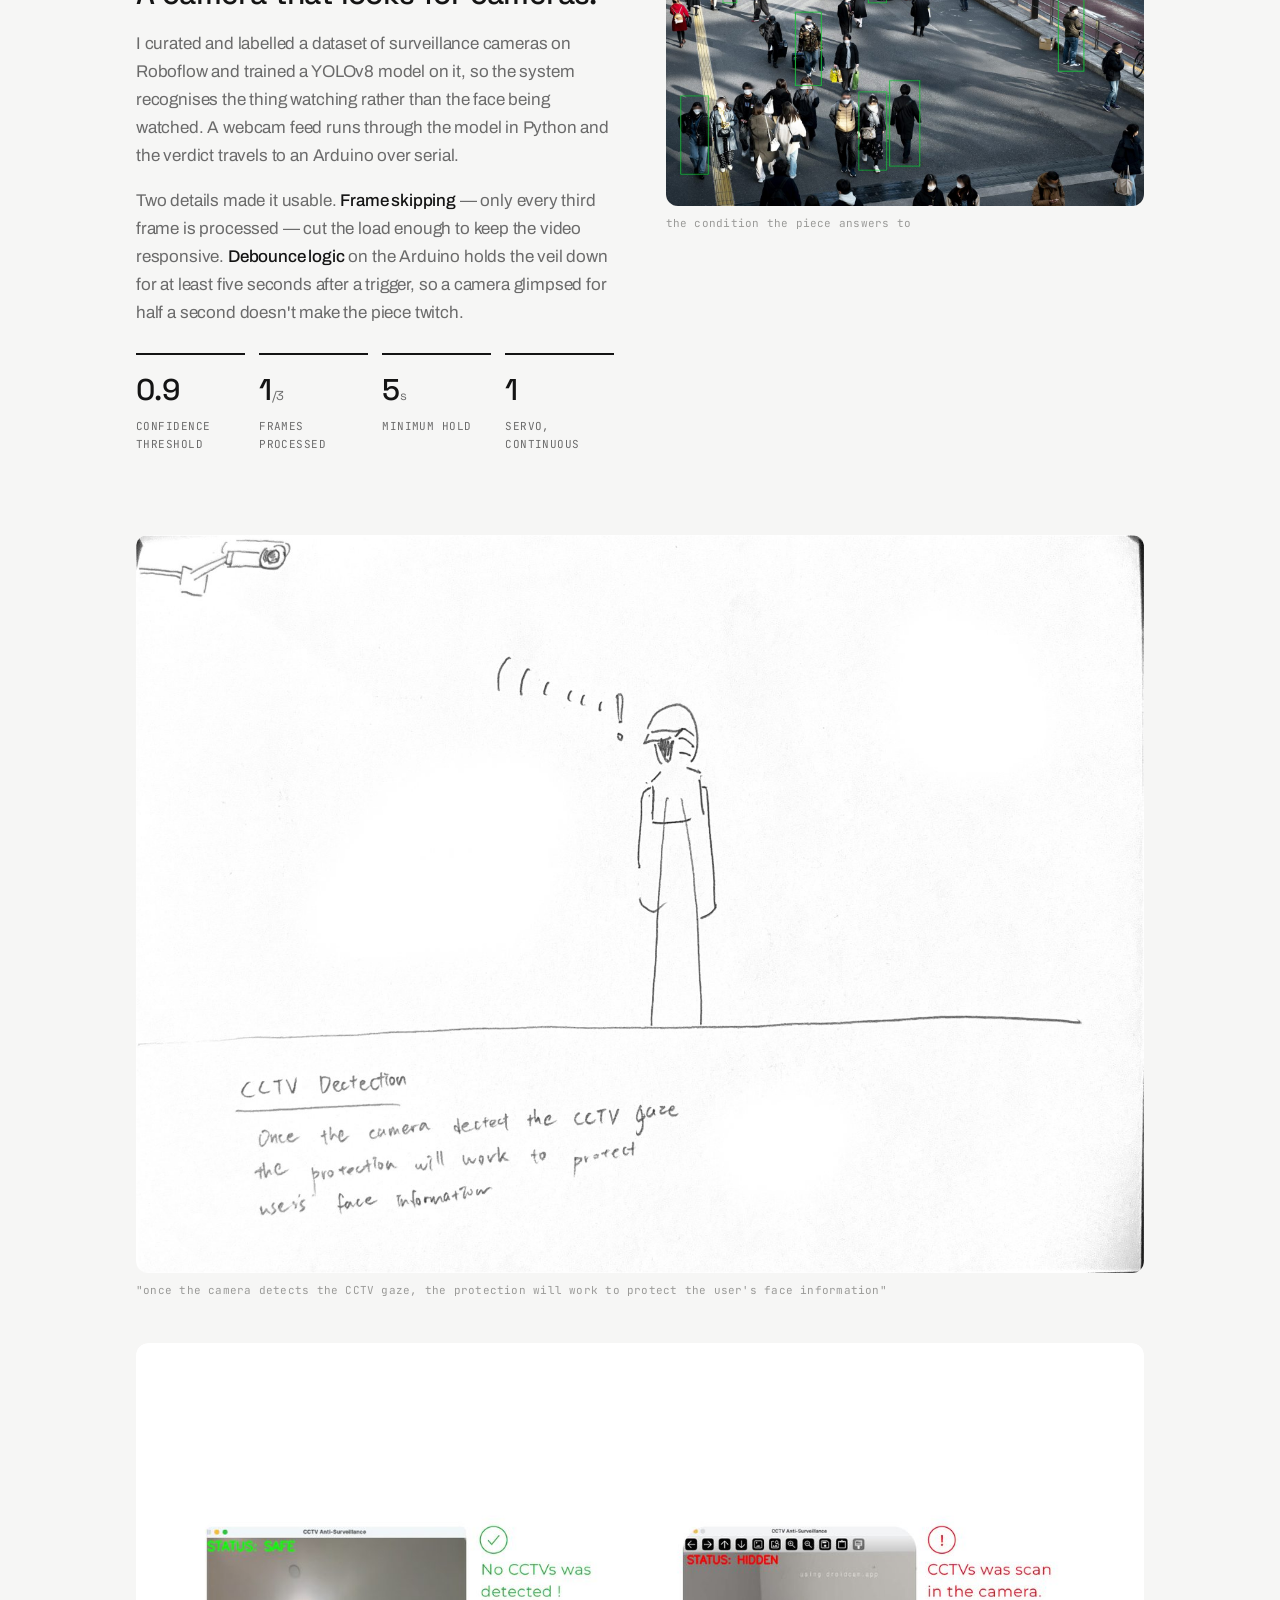
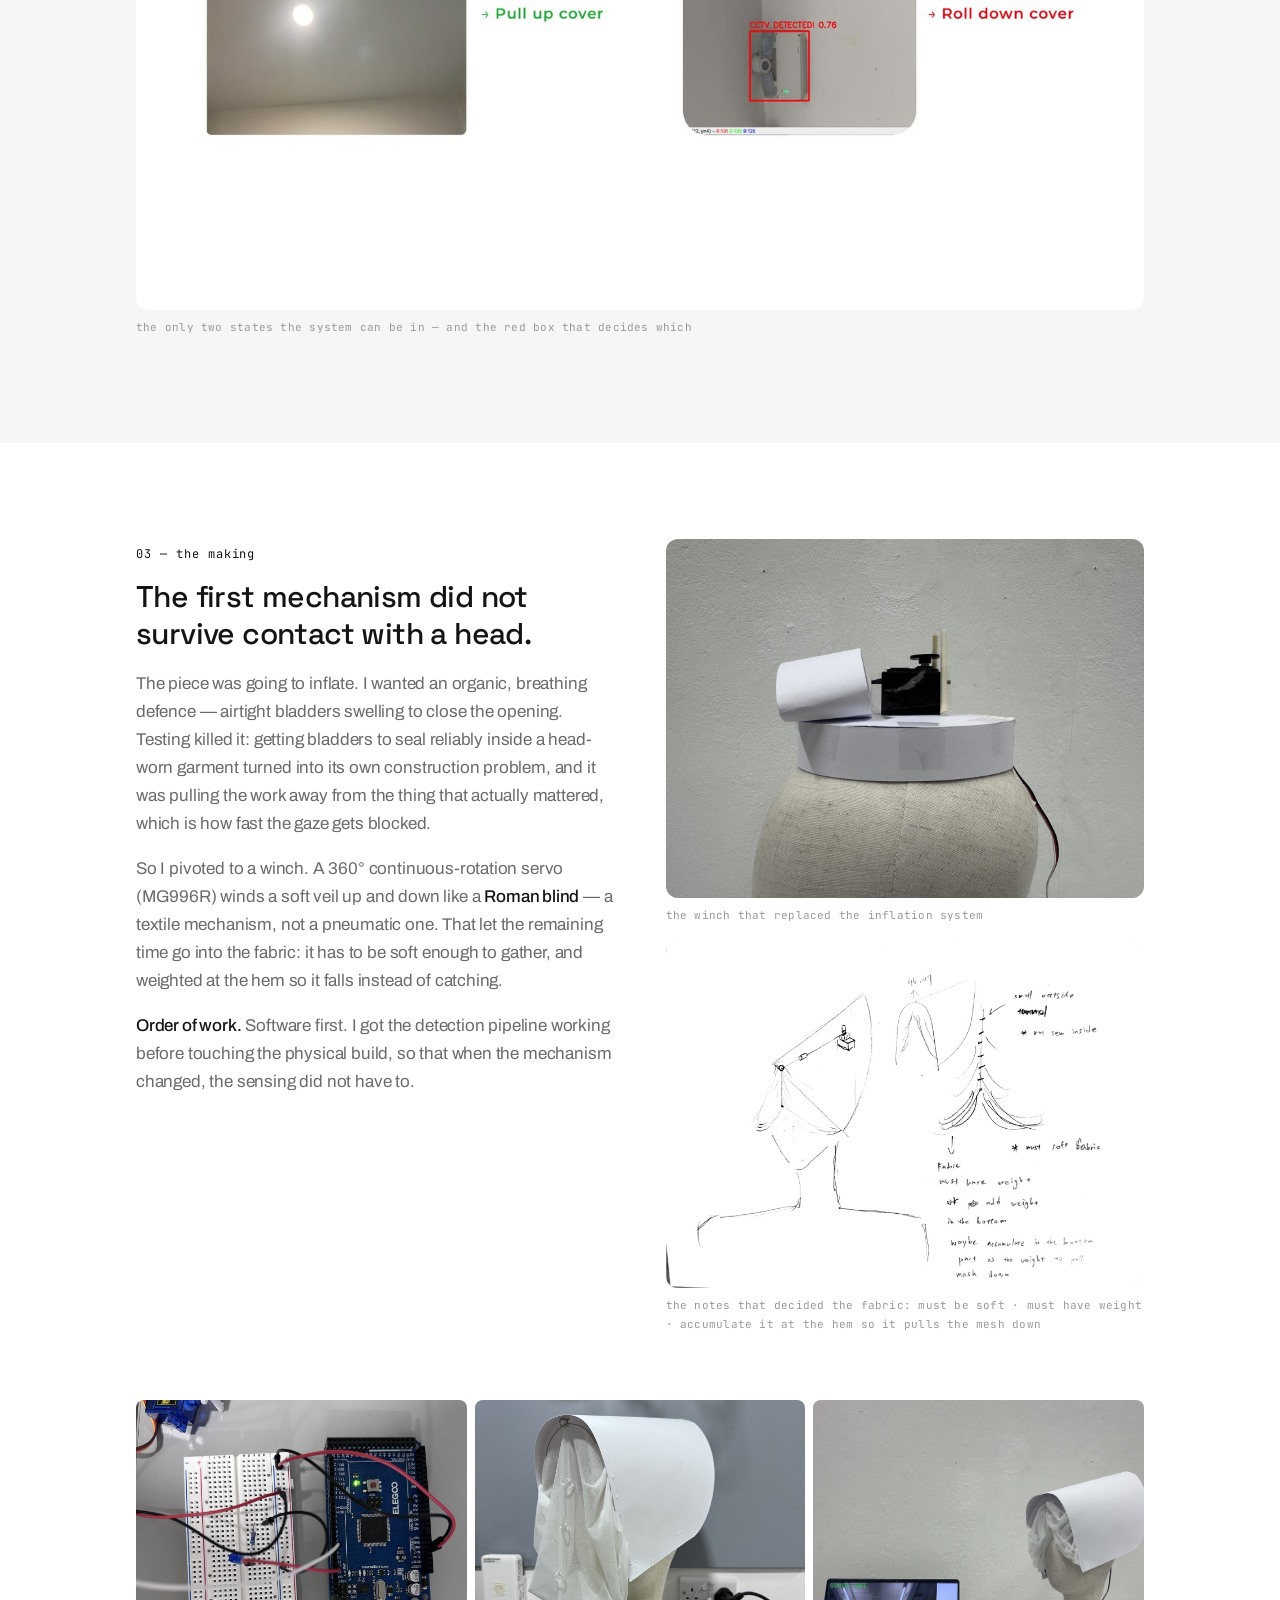
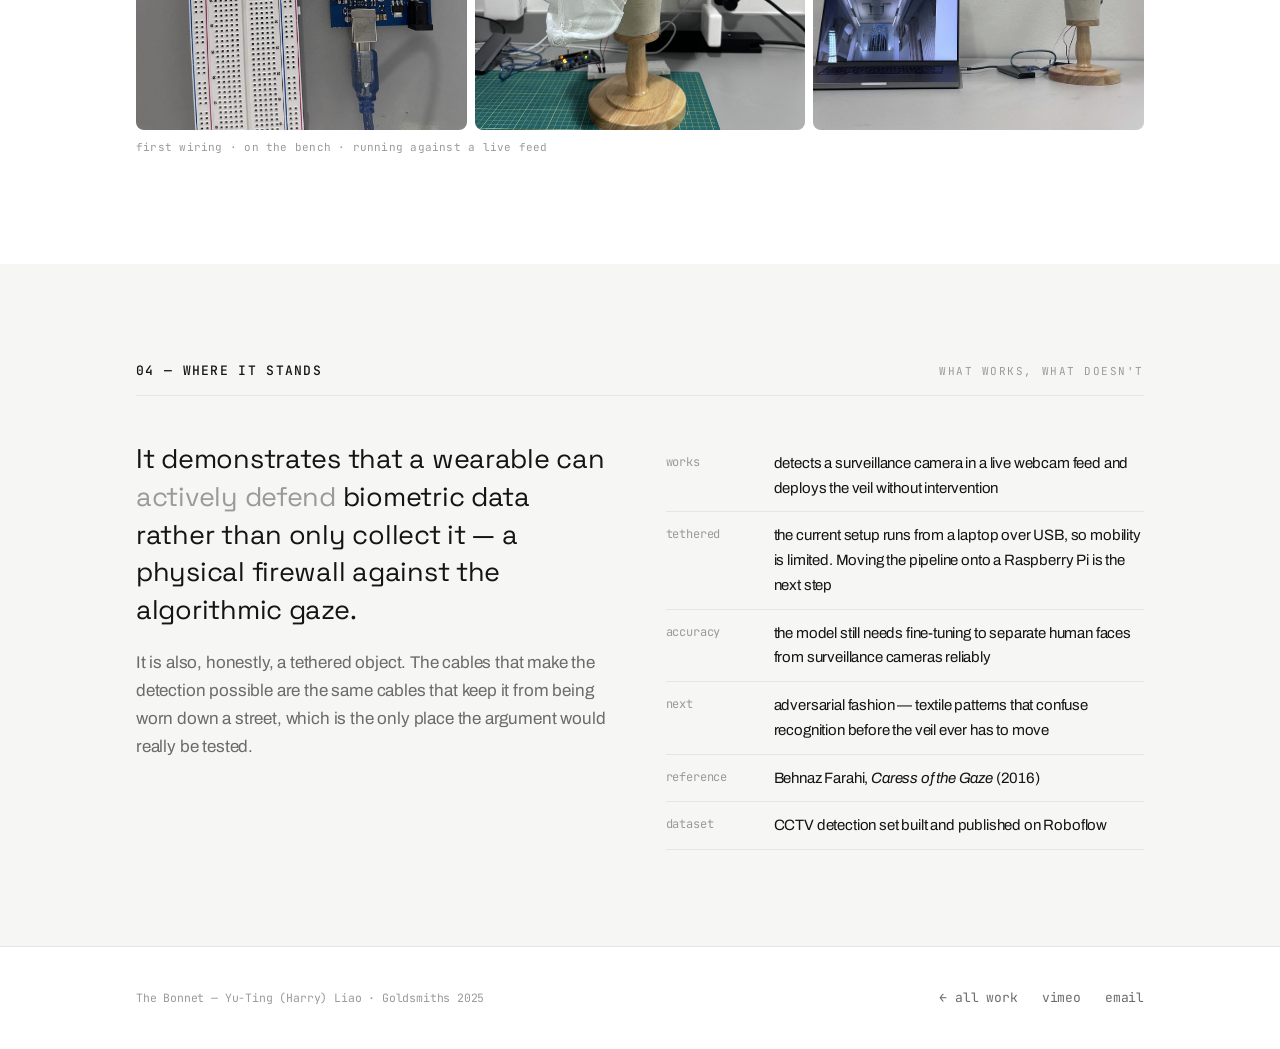
==== commit 286b16d9: "Use the scans, not the photos of the paper Three scanned drawings existed all along and were better " ====
--- a/bonnet.html
+++ b/bonnet.html
@@ -7,7 +7,7 @@
 <meta name="description" content="The Bonnet: a satirical anti-surveillance headpiece. A custom-trained YOLOv8 model detects a CCTV camera and a servo drops a fabric veil over the face. Physical Computing 1, MA Computational Arts, Goldsmiths 2025." />
 <meta property="og:title" content="The Bonnet" />
 <meta property="og:description" content="An anti-surveillance headpiece that veils the face when it sees a camera watching." />
-<meta property="og:image" content="https://yvwhy.github.io/media/tb-key.jpg" />
+<meta property="og:image" content="https://yvwhy.github.io/media/tb-hood.jpg" />
 <link rel="preconnect" href="https://fonts.googleapis.com" />
 <link rel="preconnect" href="https://fonts.gstatic.com" crossorigin />
 <link href="https://fonts.googleapis.com/css2?family=Archivo:wght@400;500&family=JetBrains+Mono:wght@400;500&family=Space+Grotesk:wght@500&display=swap" rel="stylesheet" />
@@ -56,6 +56,11 @@
           <p class="prose" style="margin-top:14px;">I come to this from fashion. I have always wanted to push garments past utility, back to the oldest purpose of clothing: protection. From the weather, from contact — and now from an unwanted gaze.</p>
         </div>
       </div>
+
+      <div style="margin-top:clamp(32px,5vw,56px);" class="reveal">
+        <span class="media media--contain fig-narrow" style="aspect-ratio:1400/1245; background:#fff;"><img src="media/tb-concept.jpg" alt="Pencil drawing of a figure wearing the bonnet in profile, the hooded shape shading the face, set against dense hatching" loading="lazy" /></span>
+        <p class="figcap fig-narrow">the first drawing — before any of it could detect anything</p>
+      </div>
     </div>
   </section>
 
@@ -73,22 +78,22 @@
           </div>
         </div>
         <div class="block__media">
-          <span class="media media--tall"><img src="media/tb-key.jpg" alt="The Bonnet on a dress stand seen from the side: a white structured hood curving down over the face, the gathered veil tucked behind it" loading="lazy" /></span>
+          <span class="media media--tall"><img src="media/tb-hood.jpg" alt="The Bonnet on a dress stand seen from the side: a white structured hood curving down over the face, the gathered veil tucked behind it" loading="lazy" /></span>
           <p class="figcap">the hood, in its worn position</p>
         </div>
       </div>
 
       <div style="margin-top:clamp(32px,5vw,56px);" class="reveal">
         <div class="pair">
-          <span class="media"><img src="media/tb-veil-up.jpg" alt="The bonnet on the workbench with the hood tipped back and the veil wound up out of the way, the face clear" loading="lazy" /></span>
-          <span class="media"><img src="media/tb-veil-down.jpg" alt="The same view a moment later: the veil has been let down and hangs in front of the face as a translucent curtain" loading="lazy" /></span>
+          <span class="media"><img src="media/tb-bench-up.jpg" alt="The bonnet on the workbench with the hood tipped back and the veil wound up out of the way, the face clear" loading="lazy" /></span>
+          <span class="media"><img src="media/tb-bench-down.jpg" alt="The same view a moment later: the veil has been let down and hangs in front of the face as a translucent curtain" loading="lazy" /></span>
         </div>
         <p class="figcap">the same bench, seconds apart — hood tipped back to show the veil wound up (left), and the veil let down in front of the face (right). That is the whole interaction</p>
       </div>
 
       <div style="margin-top:clamp(28px,4vw,44px);" class="reveal">
         <div class="pair">
-          <span class="media"><img src="media/tb-front.jpg" alt="The bonnet seen head-on with the veil down: the face is completely behind gathered translucent fabric" loading="lazy" /></span>
+          <span class="media"><img src="media/tb-veiled.jpg" alt="The bonnet seen head-on with the veil down: the face is completely behind gathered translucent fabric" loading="lazy" /></span>
           <span class="media"><img src="media/tb-mech.jpg" alt="The same stand with the hood removed, showing the servo and spool mounted flat on the crown of the head" loading="lazy" /></span>
         </div>
         <p class="figcap">what the camera sees once it has been seen (left) · the mechanism with the hood taken off (right)</p>
@@ -119,6 +124,11 @@
       </div>
 
       <div style="margin-top:clamp(32px,5vw,56px);" class="reveal">
+        <span class="media media--contain" style="aspect-ratio:1700/1244; background:#fff;"><img src="media/tb-flow-scan.jpg" alt="Hand-drawn note: a CCTV camera at the top left aimed at a standing figure, with the caption, once the camera detects the CCTV gaze the protection will work to protect the user's face information" loading="lazy" /></span>
+        <p class="figcap">"once the camera detects the CCTV gaze, the protection will work to protect the user's face information"</p>
+      </div>
+
+      <div style="margin-top:clamp(28px,4vw,44px);" class="reveal">
         <span class="media media--contain" style="aspect-ratio:1400/788;"><img src="media/tb-ui.jpg" alt="Two screen states side by side: SAFE, no CCTV detected, cover up; and HIDDEN, a CCTV detected in the camera view with a red box, cover down" loading="lazy" /></span>
         <p class="figcap">the only two states the system can be in — and the red box that decides which</p>
       </div>
@@ -137,19 +147,20 @@
           <p class="prose" style="margin-top:14px;"><strong>Order of work.</strong> Software first. I got the detection pipeline working before touching the physical build, so that when the mechanism changed, the sensing did not have to.</p>
         </div>
         <div class="block__media">
-          <span class="media media--contain" style="aspect-ratio:4/3;"><img src="media/tb-servo.jpg" alt="Close-up of the winch mechanism mounted on top of the bonnet: a servo with a spool, wired out to a controller" loading="lazy" /></span>
+          <span class="media media--contain" style="aspect-ratio:4/3;"><img src="media/tb-winch.jpg" alt="Close-up of the winch mechanism mounted on top of the bonnet: a servo with a spool, wired out to a controller" loading="lazy" /></span>
           <p class="figcap">the winch that replaced the inflation system</p>
-        </div>
-      </div>
-
-      <div style="margin-top:clamp(32px,5vw,56px);" class="reveal">
-        <div class="wall wall--4">
-          <span class="media"><img src="media/tb-sketch.jpg" alt="Hand-drawn construction sketch with notes: must soft fabric, fabric must have weight or add weight in the bottom, accumulate it to pull the mesh down" loading="lazy" /></span>
-          <span class="media"><img src="media/tb-wire.jpg" alt="Early wiring: an Arduino board and a servo on a breadboard" loading="lazy" /></span>
-          <span class="media"><img src="media/tb-veil-down.jpg" alt="The bonnet on the workbench with the veil let down, wired to its controller beside a cutting mat" loading="lazy" /></span>
-          <span class="media"><img src="media/tb-setup.jpg" alt="The bonnet on its stand beside a laptop showing the camera feed" loading="lazy" /></span>
-        </div>
-        <p class="figcap">the notes that decided the fabric · first wiring · on the bench · running against a live feed</p>
+          <span class="media media--contain" style="margin-top:14px; aspect-ratio:1700/1244; background:#fff;"><img src="media/tb-notes-scan.jpg" alt="Scanned construction notes: two views of the hood with a small outside tunnel for the drawstring, and the rules that decided the fabric — must be soft, must have weight, or add weight at the bottom so it pulls the mesh down" loading="lazy" /></span>
+          <p class="figcap">the notes that decided the fabric: must be soft · must have weight · accumulate it at the hem so it pulls the mesh down</p>
+        </div>
+      </div>
+
+      <div style="margin-top:clamp(32px,5vw,56px);" class="reveal">
+        <div class="wall wall--3">
+          <span class="media"><img src="media/tb-arduino.jpg" alt="Early wiring: an Arduino board and a servo on a breadboard" loading="lazy" /></span>
+          <span class="media"><img src="media/tb-bench-down.jpg" alt="The bonnet on the workbench with the veil let down, wired to its controller beside a cutting mat" loading="lazy" /></span>
+          <span class="media"><img src="media/tb-desk.jpg" alt="The bonnet on its stand beside a laptop showing the camera feed" loading="lazy" /></span>
+        </div>
+        <p class="figcap">first wiring · on the bench · running against a live feed</p>
       </div>
     </div>
   </section>
--- a/styles.css
+++ b/styles.css
@@ -296,3 +296,6 @@
   .lb__nav{ top:auto; bottom:6px; transform:none; font-size:20px; }
   .lb__prev{ left:10px; } .lb__next{ right:10px; }
 }
+.wall--3{ grid-template-columns:repeat(3,1fr); }
+@media (max-width:760px){ .wall--3{ grid-template-columns:repeat(2,1fr); } }
+.fig-narrow{ max-width:820px; margin-inline:auto; }
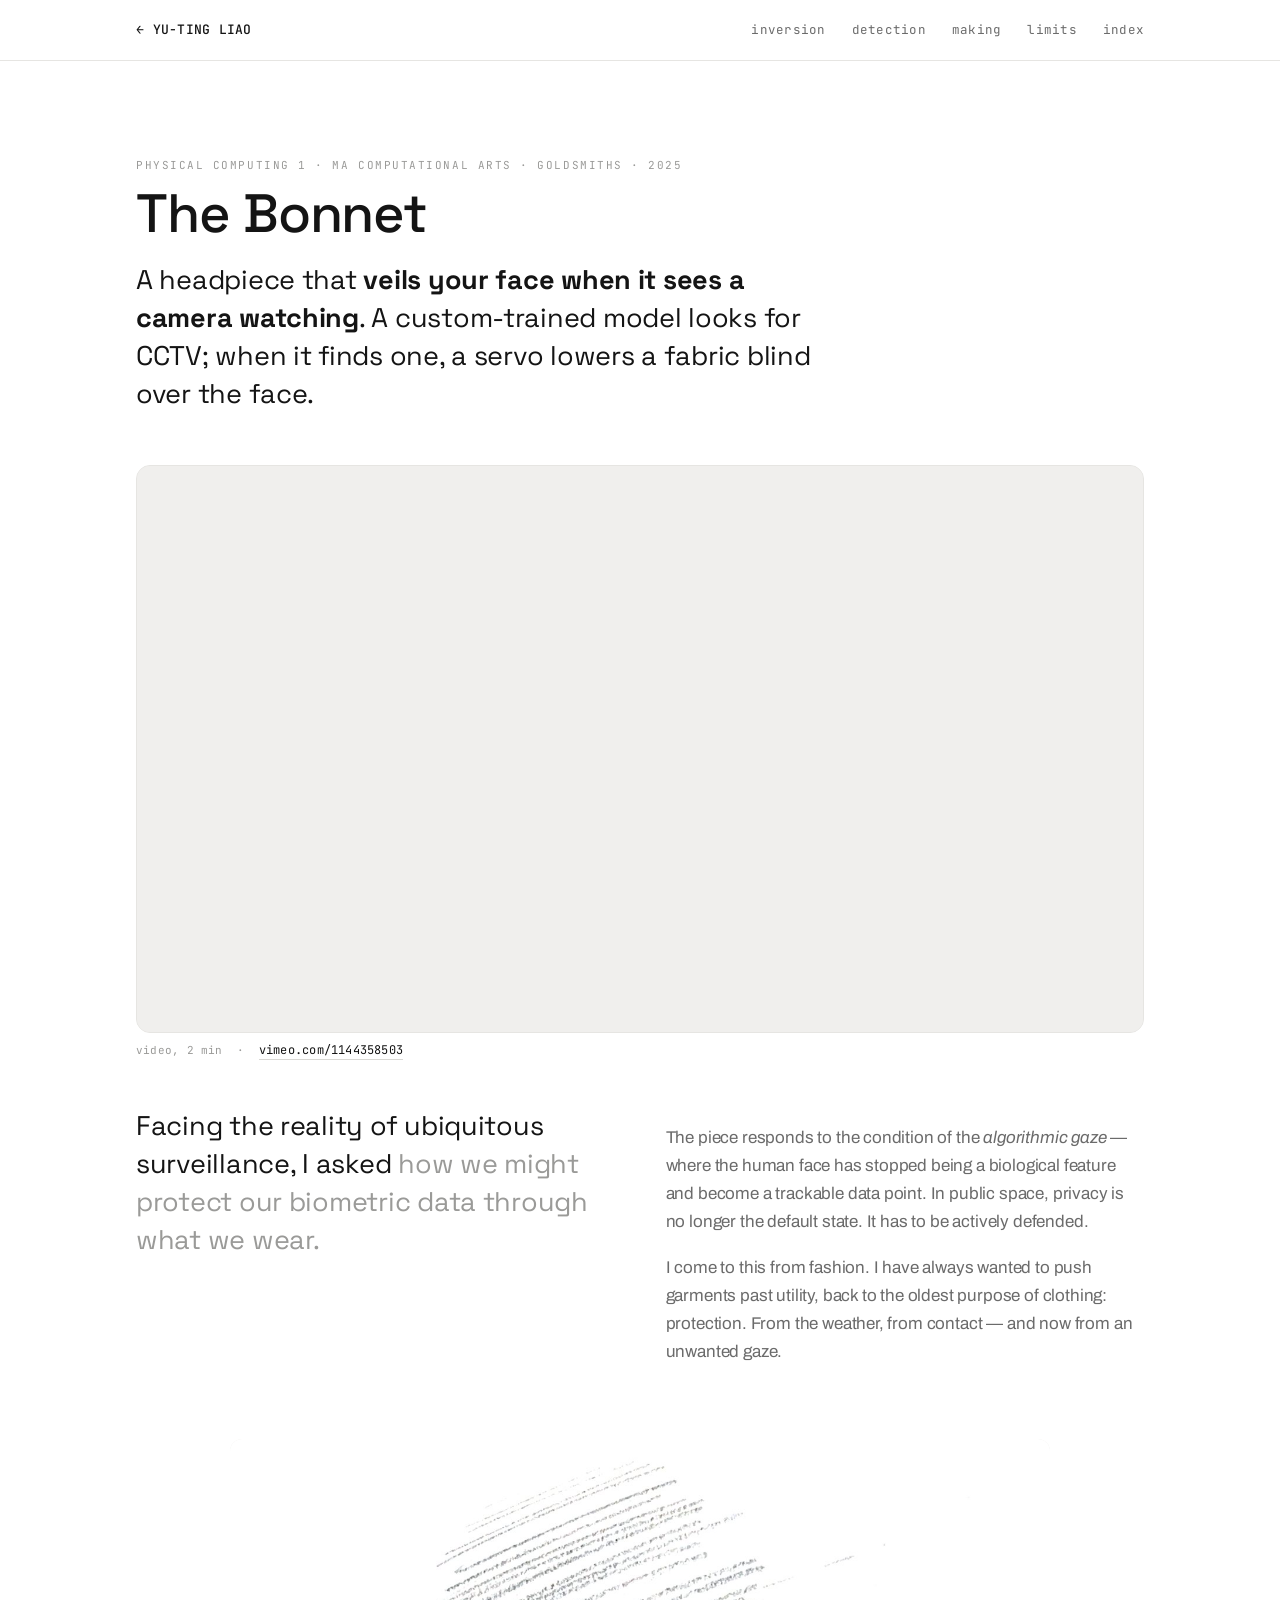
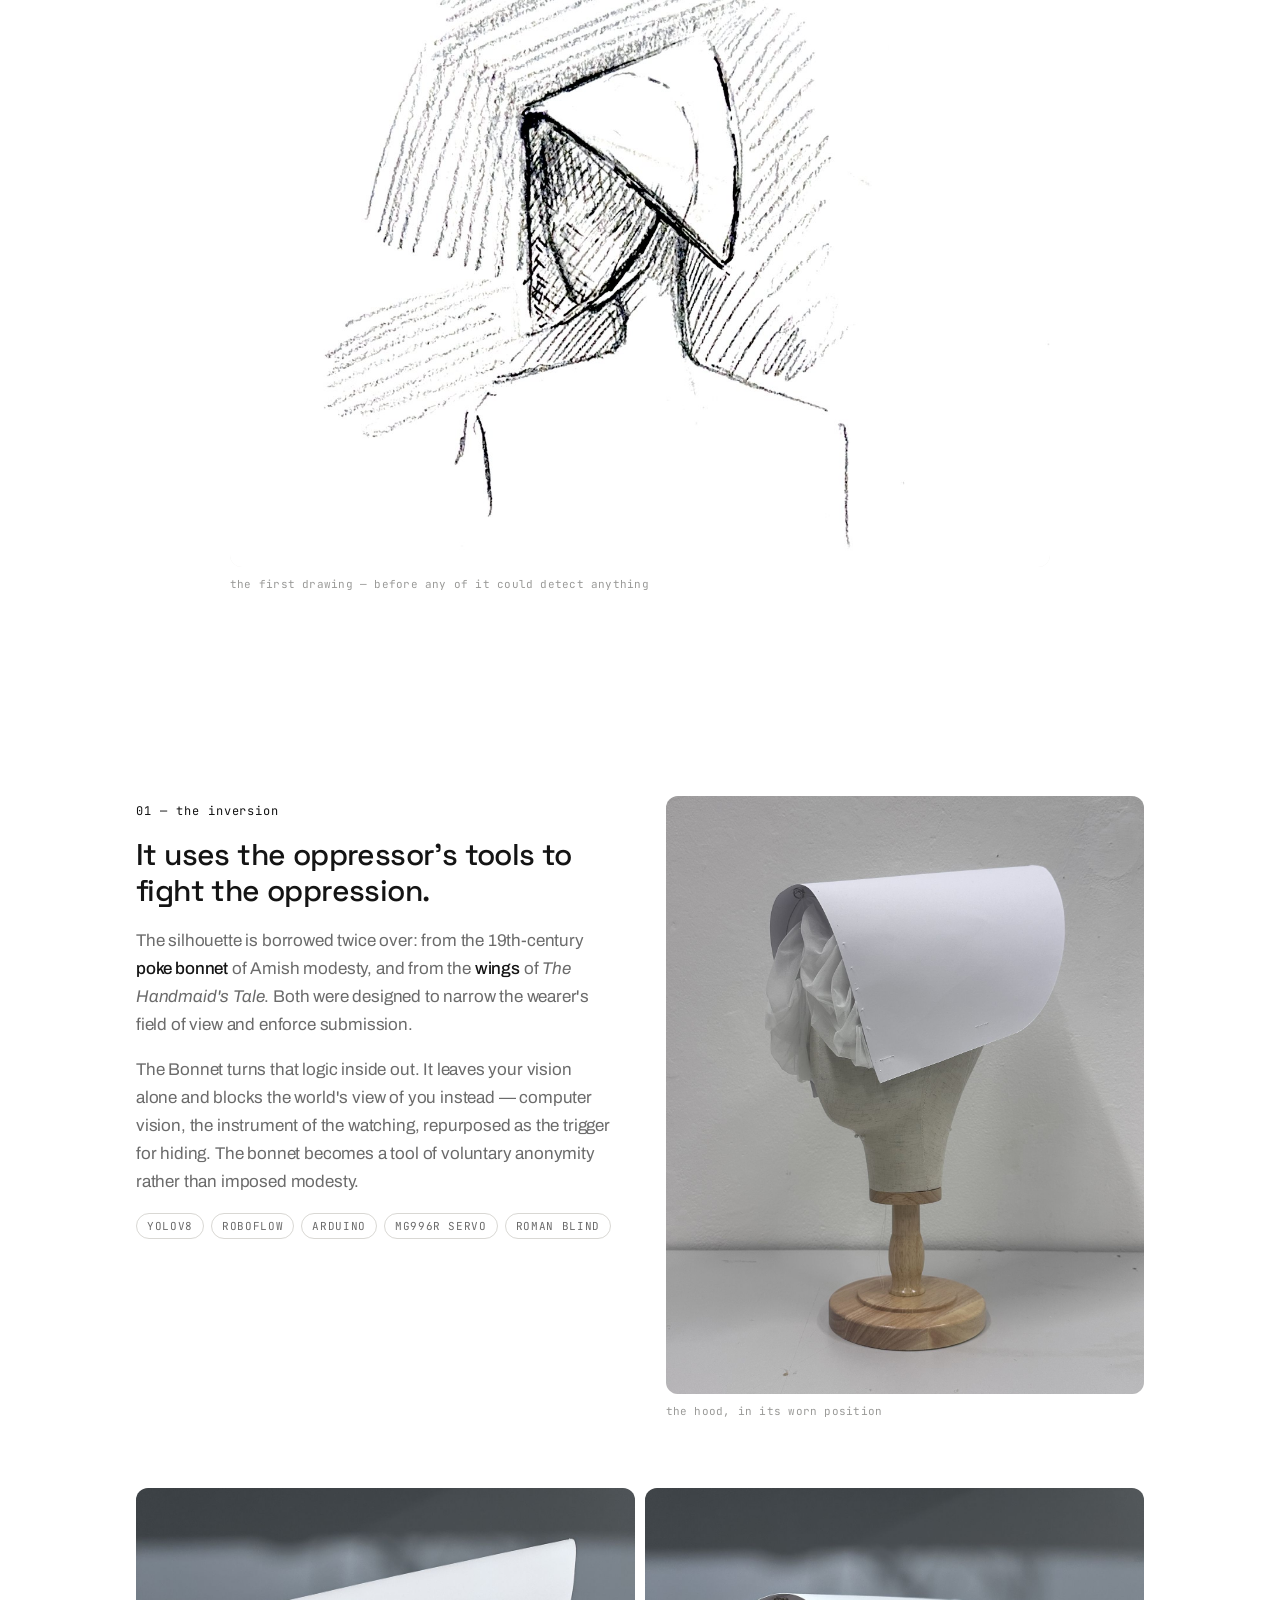
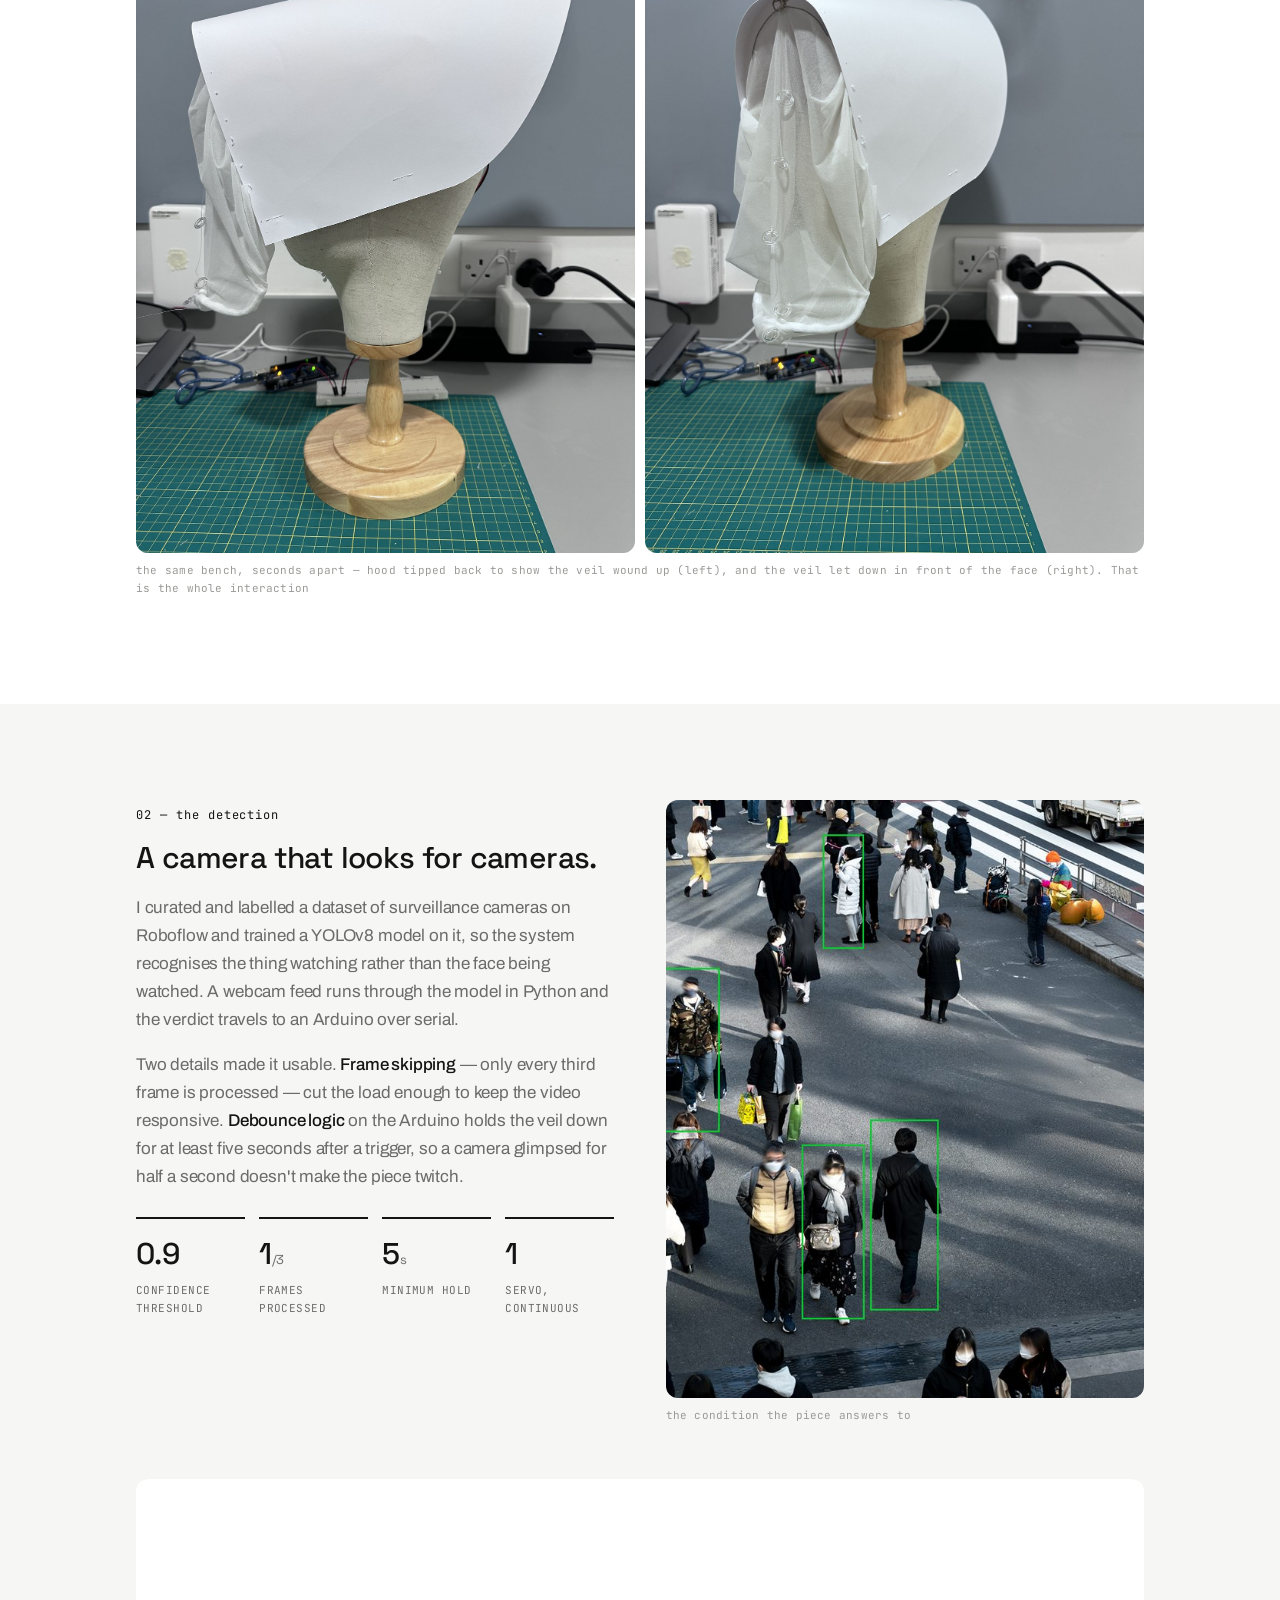
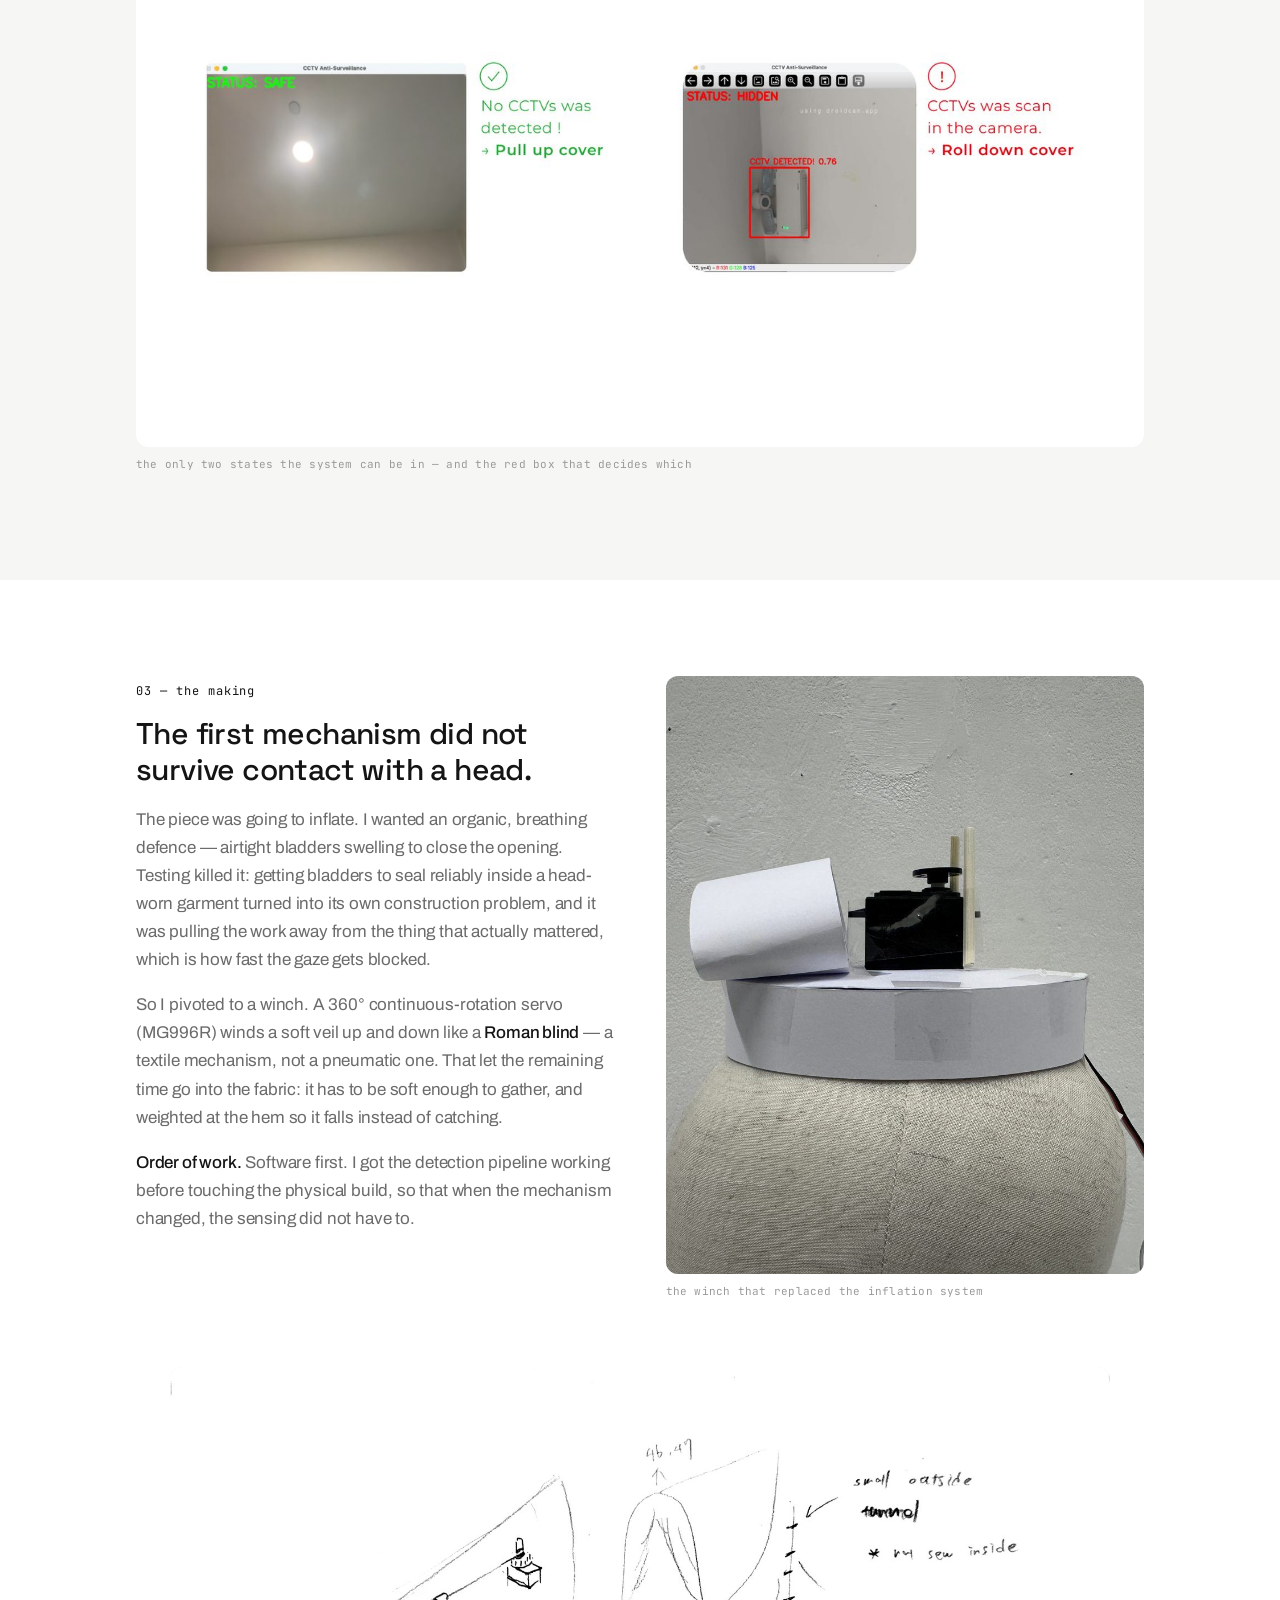
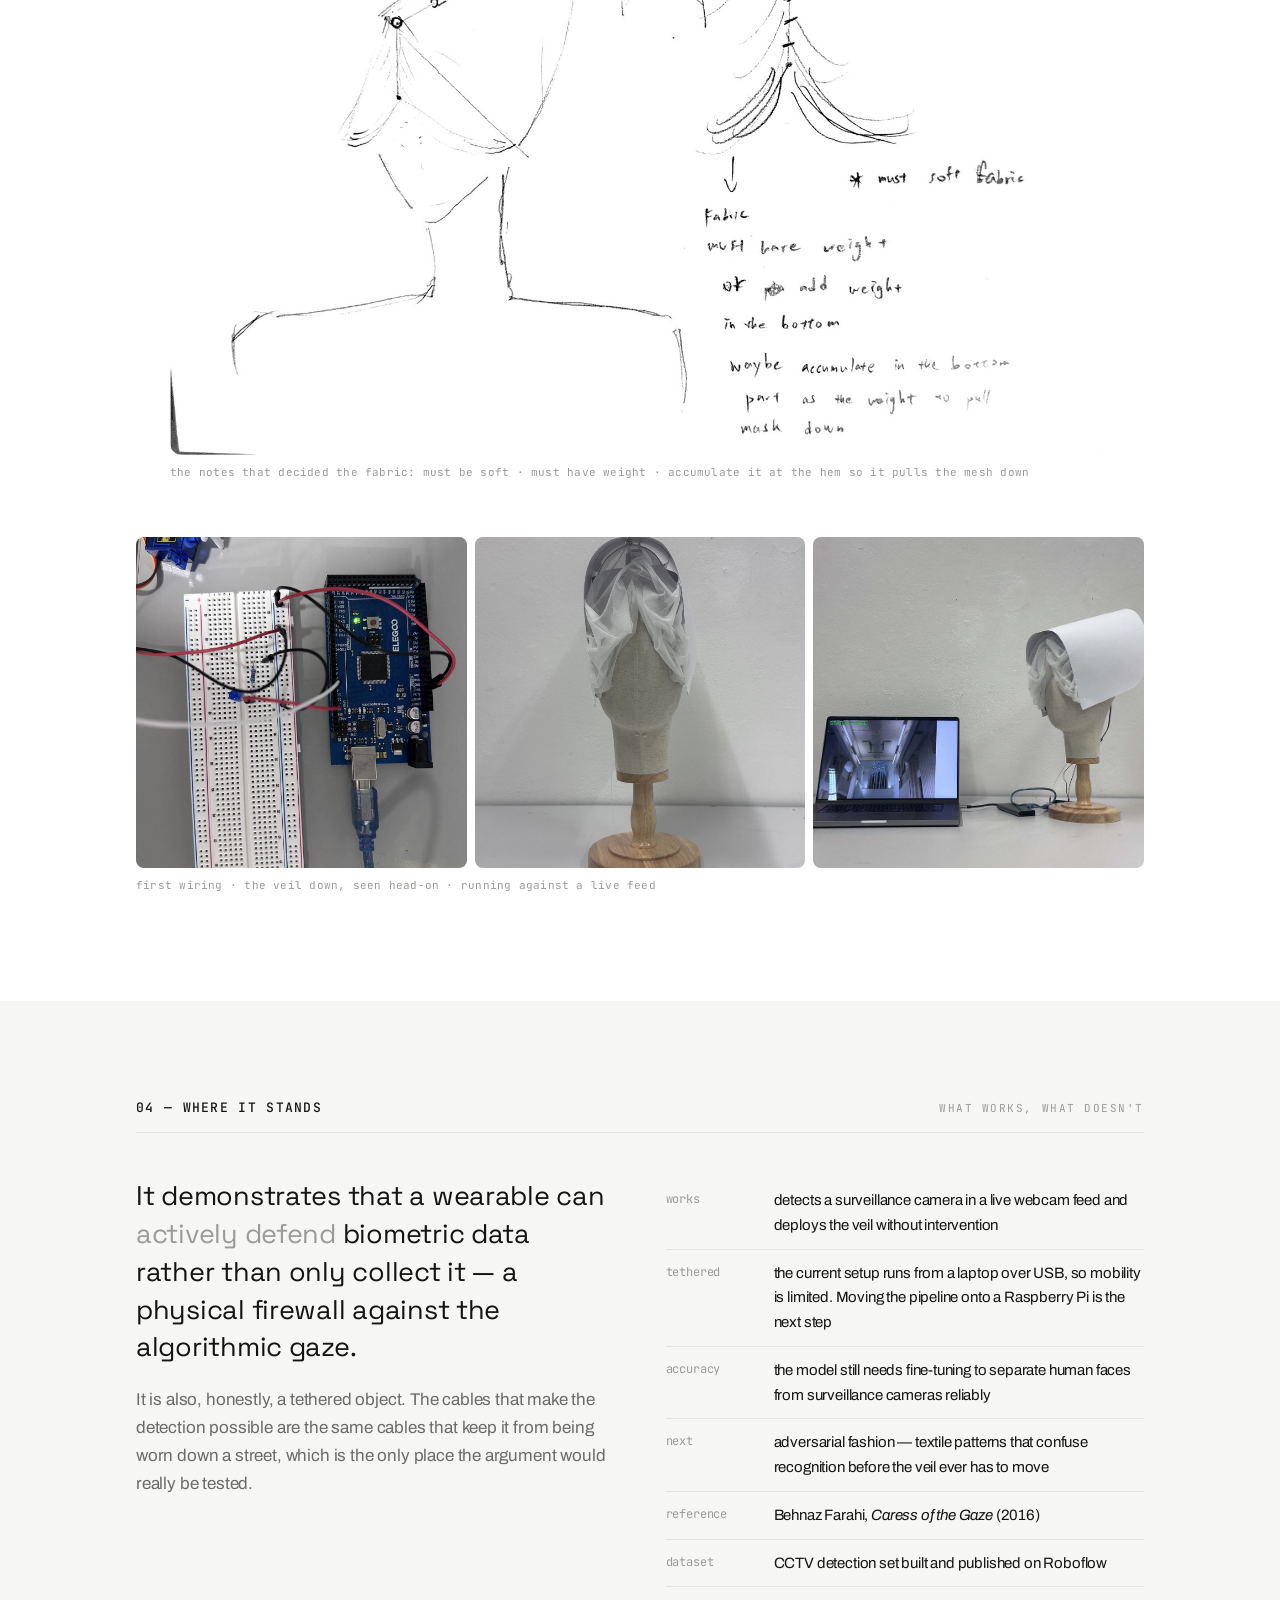
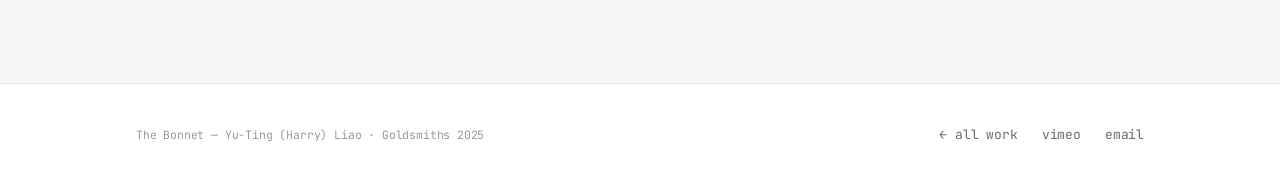
==== commit 981ff3a0: "One frame shape per role on The Bonnet The page had six different aspect ratios competing, which is " ====
--- a/bonnet.html
+++ b/bonnet.html
@@ -58,7 +58,7 @@
       </div>
 
       <div style="margin-top:clamp(32px,5vw,56px);" class="reveal">
-        <span class="media media--contain fig-narrow" style="aspect-ratio:1400/1245; background:#fff;"><img src="media/tb-concept.jpg" alt="Pencil drawing of a figure wearing the bonnet in profile, the hooded shape shading the face, set against dense hatching" loading="lazy" /></span>
+        <span class="media media--contain fig-narrow" style="aspect-ratio:1400/1244; background:#fff;"><img src="media/tb-concept.jpg" alt="Pencil drawing of a figure wearing the bonnet in profile, the hooded shape shading the face, set against dense hatching" loading="lazy" /></span>
         <p class="figcap fig-narrow">the first drawing — before any of it could detect anything</p>
       </div>
     </div>
@@ -91,13 +91,6 @@
         <p class="figcap">the same bench, seconds apart — hood tipped back to show the veil wound up (left), and the veil let down in front of the face (right). That is the whole interaction</p>
       </div>
 
-      <div style="margin-top:clamp(28px,4vw,44px);" class="reveal">
-        <div class="pair">
-          <span class="media"><img src="media/tb-veiled.jpg" alt="The bonnet seen head-on with the veil down: the face is completely behind gathered translucent fabric" loading="lazy" /></span>
-          <span class="media"><img src="media/tb-mech.jpg" alt="The same stand with the hood removed, showing the servo and spool mounted flat on the crown of the head" loading="lazy" /></span>
-        </div>
-        <p class="figcap">what the camera sees once it has been seen (left) · the mechanism with the hood taken off (right)</p>
-      </div>
     </div>
   </section>
 
@@ -118,15 +111,12 @@
           </div>
         </div>
         <div class="block__media">
-          <span class="media media--contain" style="aspect-ratio:1400/788;"><img src="media/tb-detect.jpg" alt="A crowded street crossing seen from above, with green detection boxes drawn over pedestrians" loading="lazy" /></span>
+          <span class="media media--tall"><img src="media/tb-detect.jpg" alt="A crowded street crossing seen from above, with green detection boxes drawn over pedestrians" loading="lazy" /></span>
           <p class="figcap">the condition the piece answers to</p>
         </div>
       </div>
 
-      <div style="margin-top:clamp(32px,5vw,56px);" class="reveal">
-        <span class="media media--contain" style="aspect-ratio:1700/1244; background:#fff;"><img src="media/tb-flow-scan.jpg" alt="Hand-drawn note: a CCTV camera at the top left aimed at a standing figure, with the caption, once the camera detects the CCTV gaze the protection will work to protect the user's face information" loading="lazy" /></span>
-        <p class="figcap">"once the camera detects the CCTV gaze, the protection will work to protect the user's face information"</p>
-      </div>
+      
 
       <div style="margin-top:clamp(28px,4vw,44px);" class="reveal">
         <span class="media media--contain" style="aspect-ratio:1400/788;"><img src="media/tb-ui.jpg" alt="Two screen states side by side: SAFE, no CCTV detected, cover up; and HIDDEN, a CCTV detected in the camera view with a red box, cover down" loading="lazy" /></span>
@@ -147,20 +137,23 @@
           <p class="prose" style="margin-top:14px;"><strong>Order of work.</strong> Software first. I got the detection pipeline working before touching the physical build, so that when the mechanism changed, the sensing did not have to.</p>
         </div>
         <div class="block__media">
-          <span class="media media--contain" style="aspect-ratio:4/3;"><img src="media/tb-winch.jpg" alt="Close-up of the winch mechanism mounted on top of the bonnet: a servo with a spool, wired out to a controller" loading="lazy" /></span>
+          <span class="media media--tall"><img src="media/tb-winch.jpg" alt="Close-up of the winch mechanism mounted on top of the bonnet: a servo with a spool, wired out to a controller" loading="lazy" /></span>
           <p class="figcap">the winch that replaced the inflation system</p>
-          <span class="media media--contain" style="margin-top:14px; aspect-ratio:1700/1244; background:#fff;"><img src="media/tb-notes-scan.jpg" alt="Scanned construction notes: two views of the hood with a small outside tunnel for the drawstring, and the rules that decided the fabric — must be soft, must have weight, or add weight at the bottom so it pulls the mesh down" loading="lazy" /></span>
-          <p class="figcap">the notes that decided the fabric: must be soft · must have weight · accumulate it at the hem so it pulls the mesh down</p>
         </div>
+      </div>
+
+      <div style="margin-top:clamp(32px,5vw,56px);" class="reveal">
+        <span class="media media--contain fig-wide" style="aspect-ratio:1700/1244; background:#fff;"><img src="media/tb-notes-scan.jpg" alt="Scanned construction notes: two views of the hood with a small outside tunnel for the drawstring, and the rules that decided the fabric — must be soft, must have weight, or add weight at the bottom so it pulls the mesh down" loading="lazy" /></span>
+        <p class="figcap fig-wide">the notes that decided the fabric: must be soft · must have weight · accumulate it at the hem so it pulls the mesh down</p>
       </div>
 
       <div style="margin-top:clamp(32px,5vw,56px);" class="reveal">
         <div class="wall wall--3">
           <span class="media"><img src="media/tb-arduino.jpg" alt="Early wiring: an Arduino board and a servo on a breadboard" loading="lazy" /></span>
-          <span class="media"><img src="media/tb-bench-down.jpg" alt="The bonnet on the workbench with the veil let down, wired to its controller beside a cutting mat" loading="lazy" /></span>
+          <span class="media"><img src="media/tb-veiled.jpg" alt="The bonnet seen head-on with the veil down: the face is completely behind gathered translucent fabric" loading="lazy" /></span>
           <span class="media"><img src="media/tb-desk.jpg" alt="The bonnet on its stand beside a laptop showing the camera feed" loading="lazy" /></span>
         </div>
-        <p class="figcap">first wiring · on the bench · running against a live feed</p>
+        <p class="figcap">first wiring · the veil down, seen head-on · running against a live feed</p>
       </div>
     </div>
   </section>
--- a/styles.css
+++ b/styles.css
@@ -299,3 +299,4 @@
 .wall--3{ grid-template-columns:repeat(3,1fr); }
 @media (max-width:760px){ .wall--3{ grid-template-columns:repeat(2,1fr); } }
 .fig-narrow{ max-width:820px; margin-inline:auto; }
+.fig-wide{ max-width:940px; margin-inline:auto; }
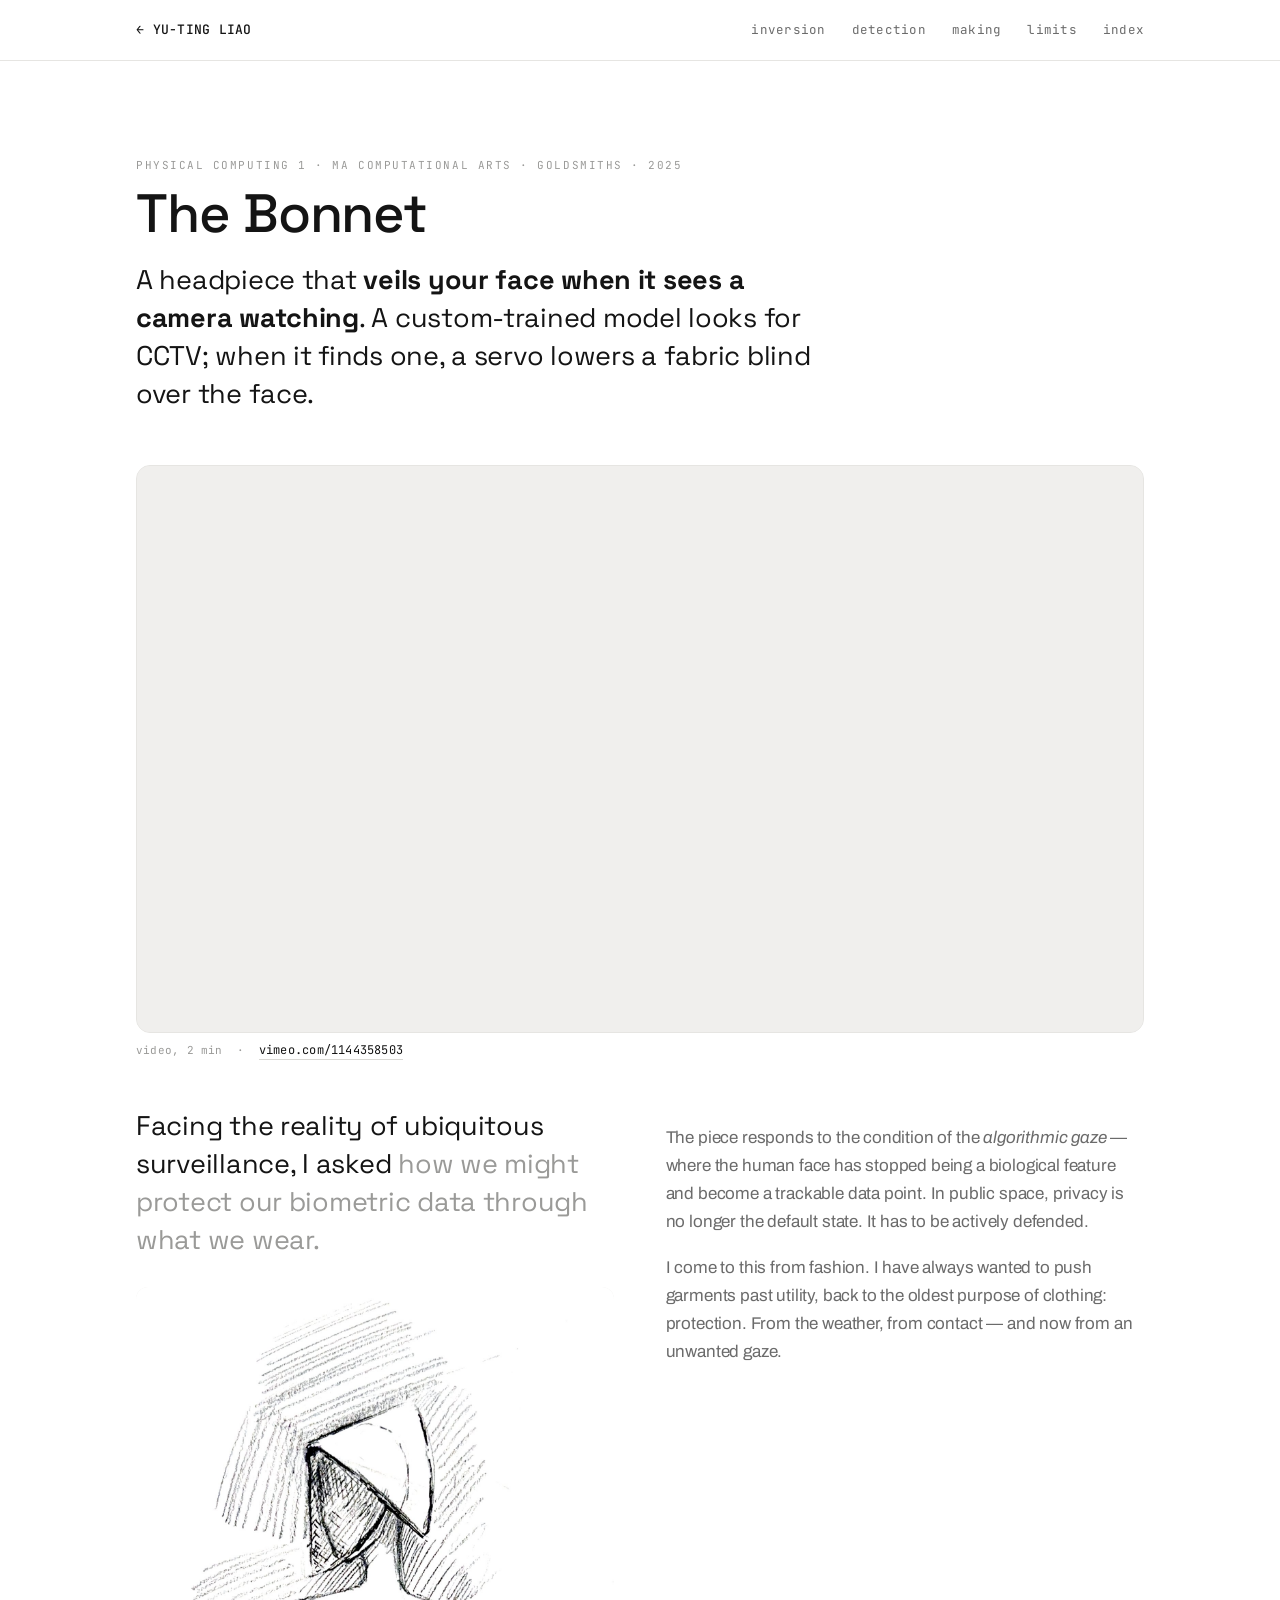
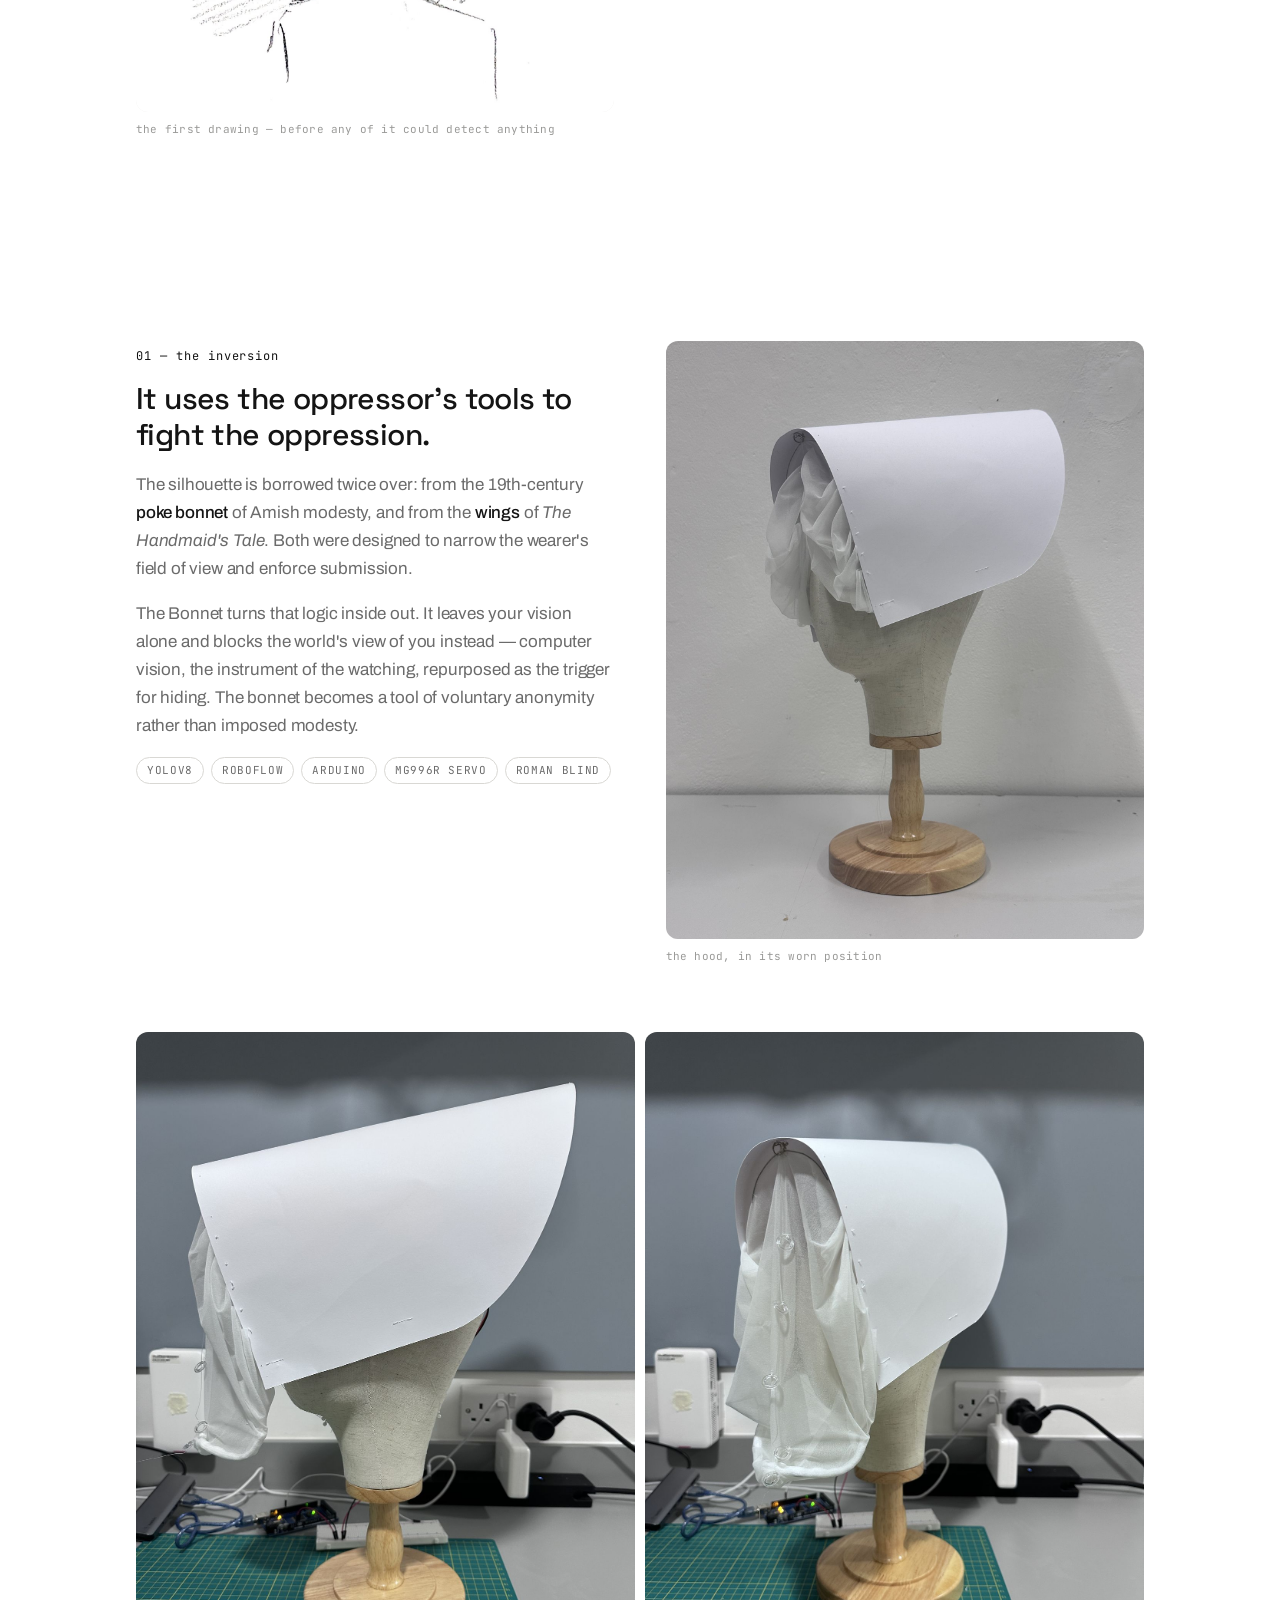
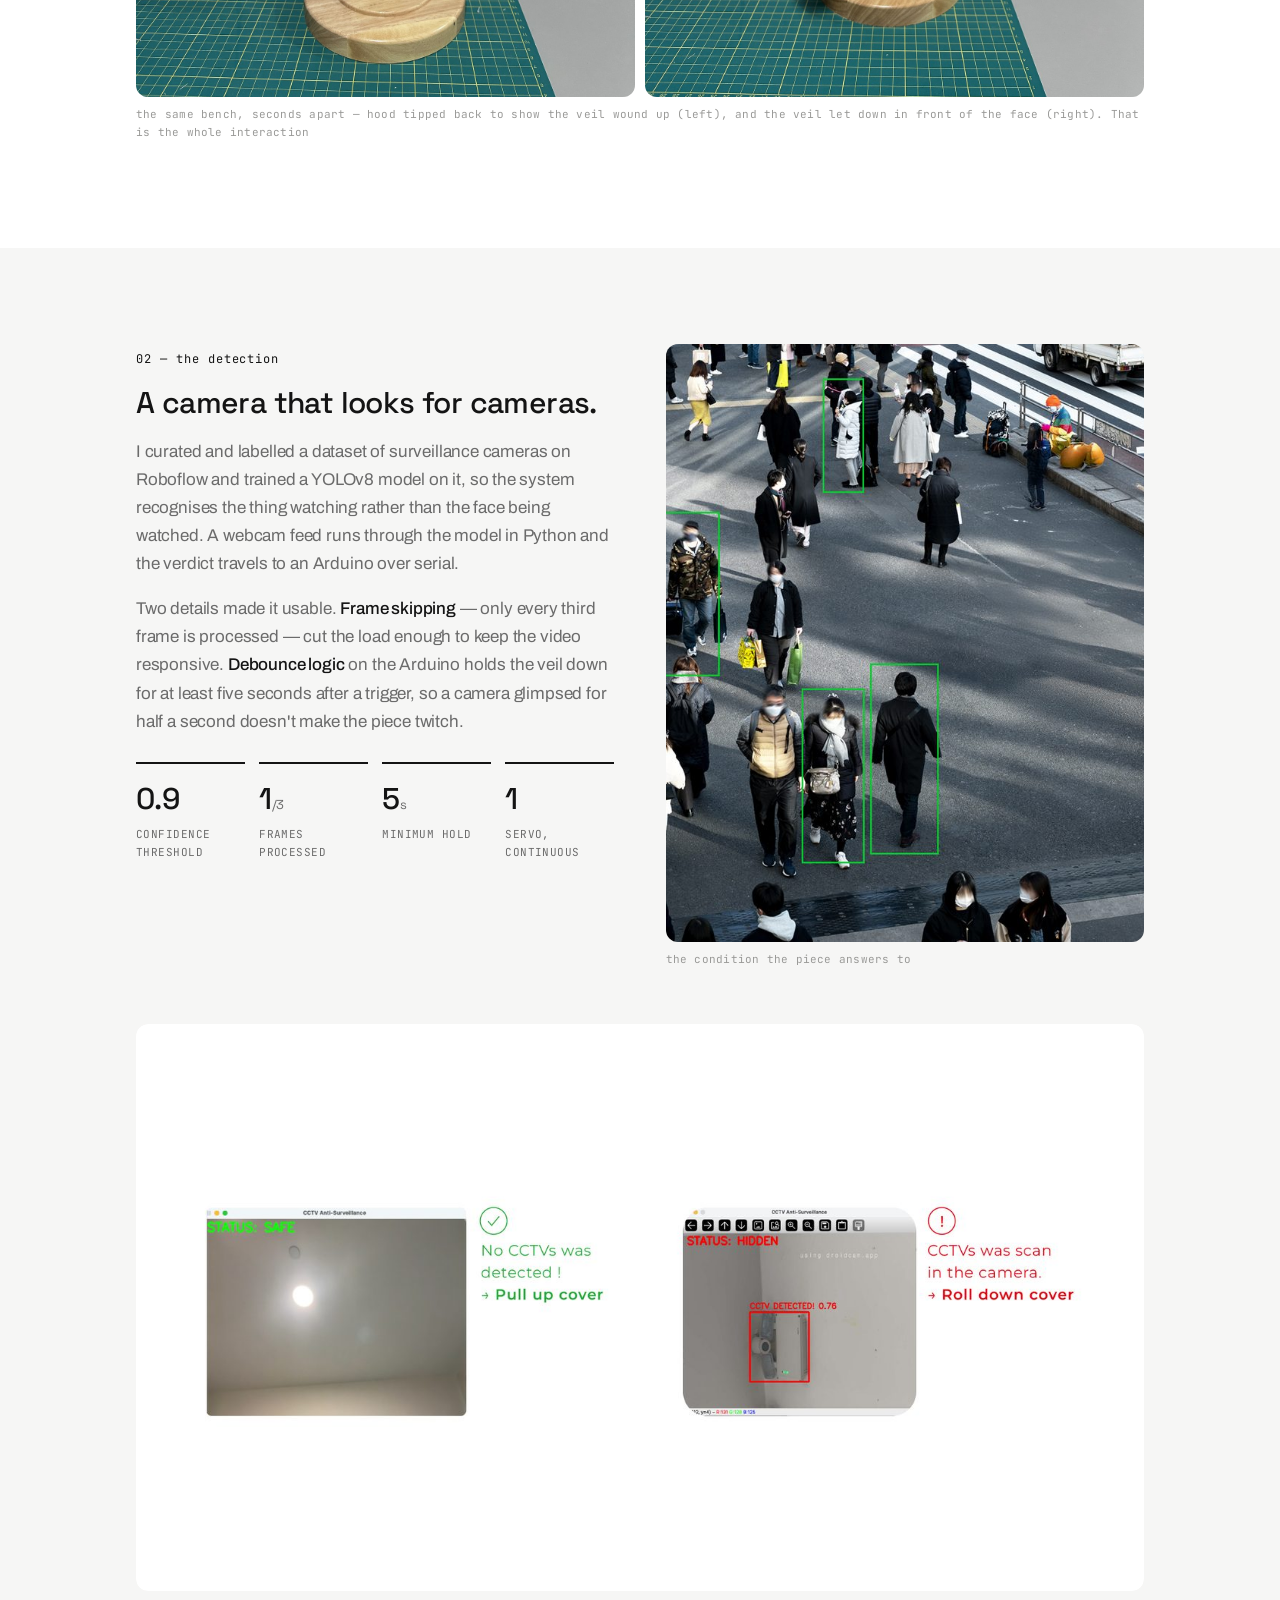
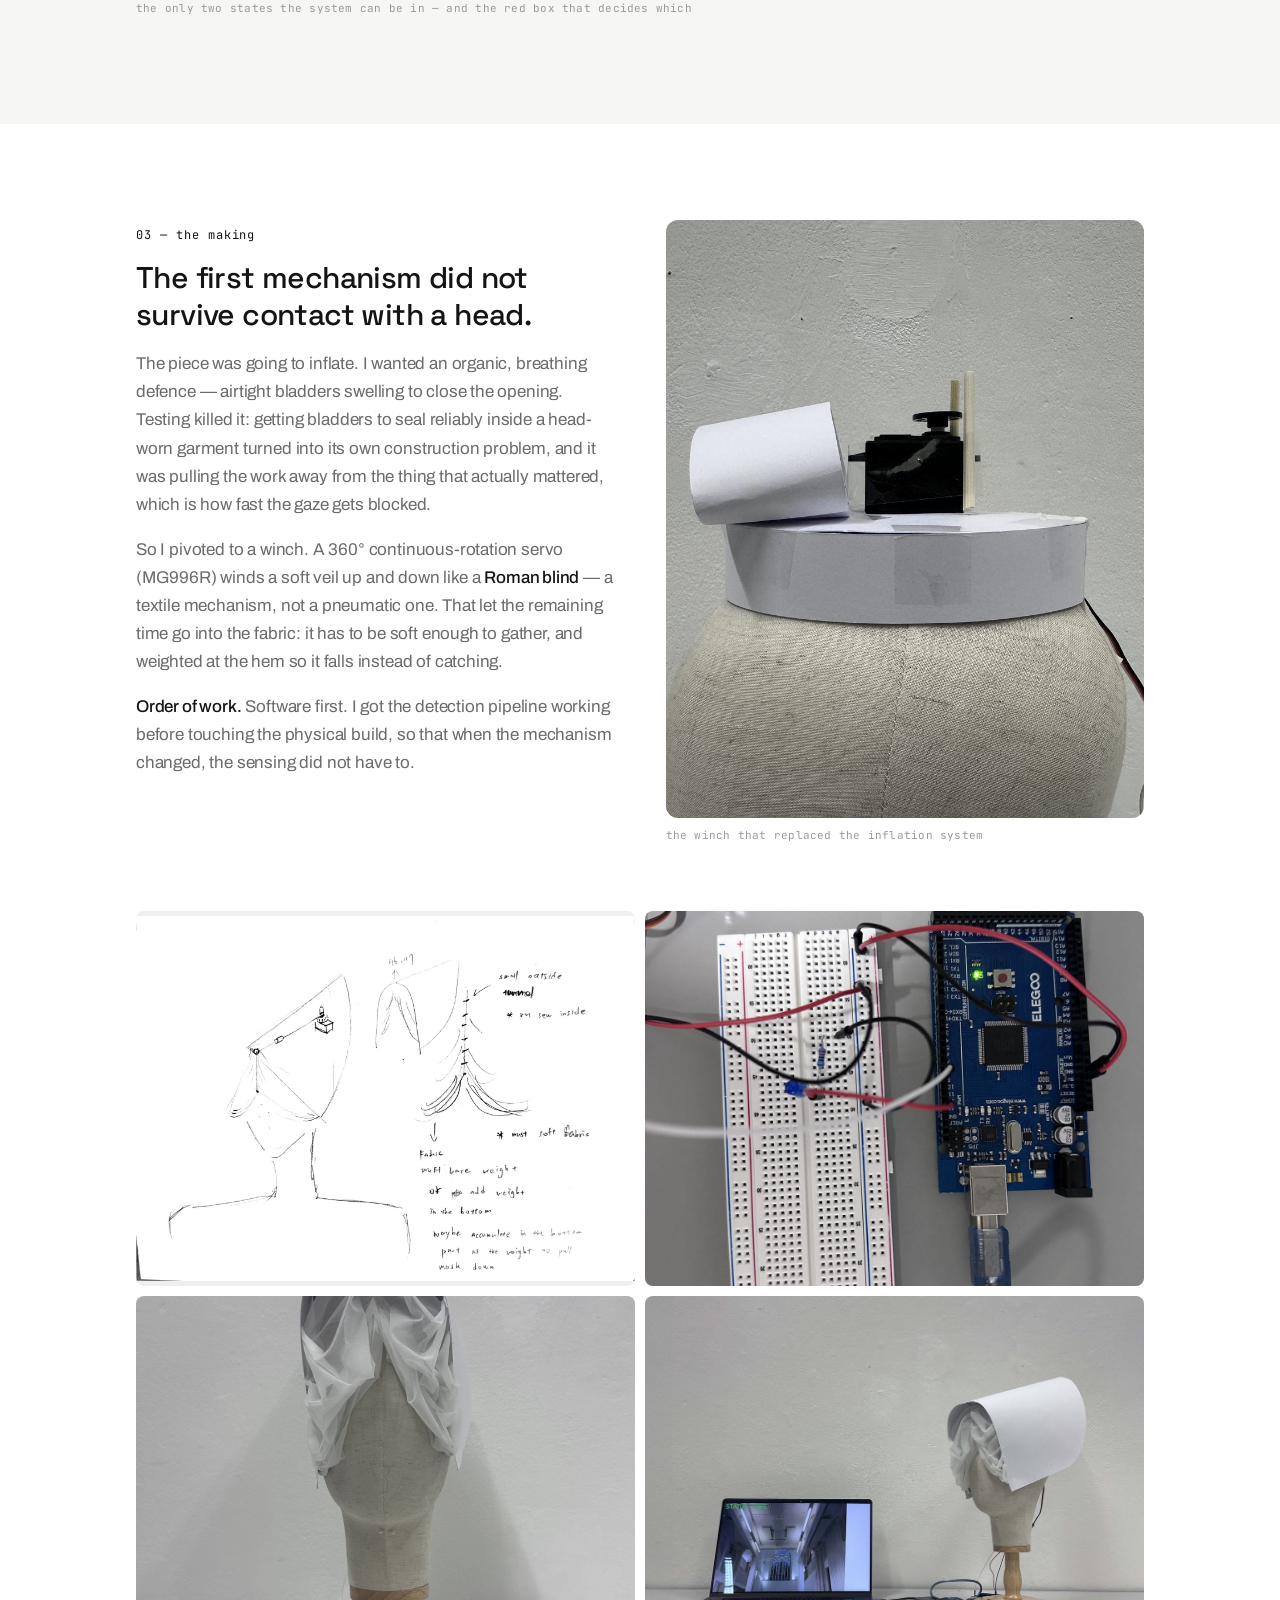
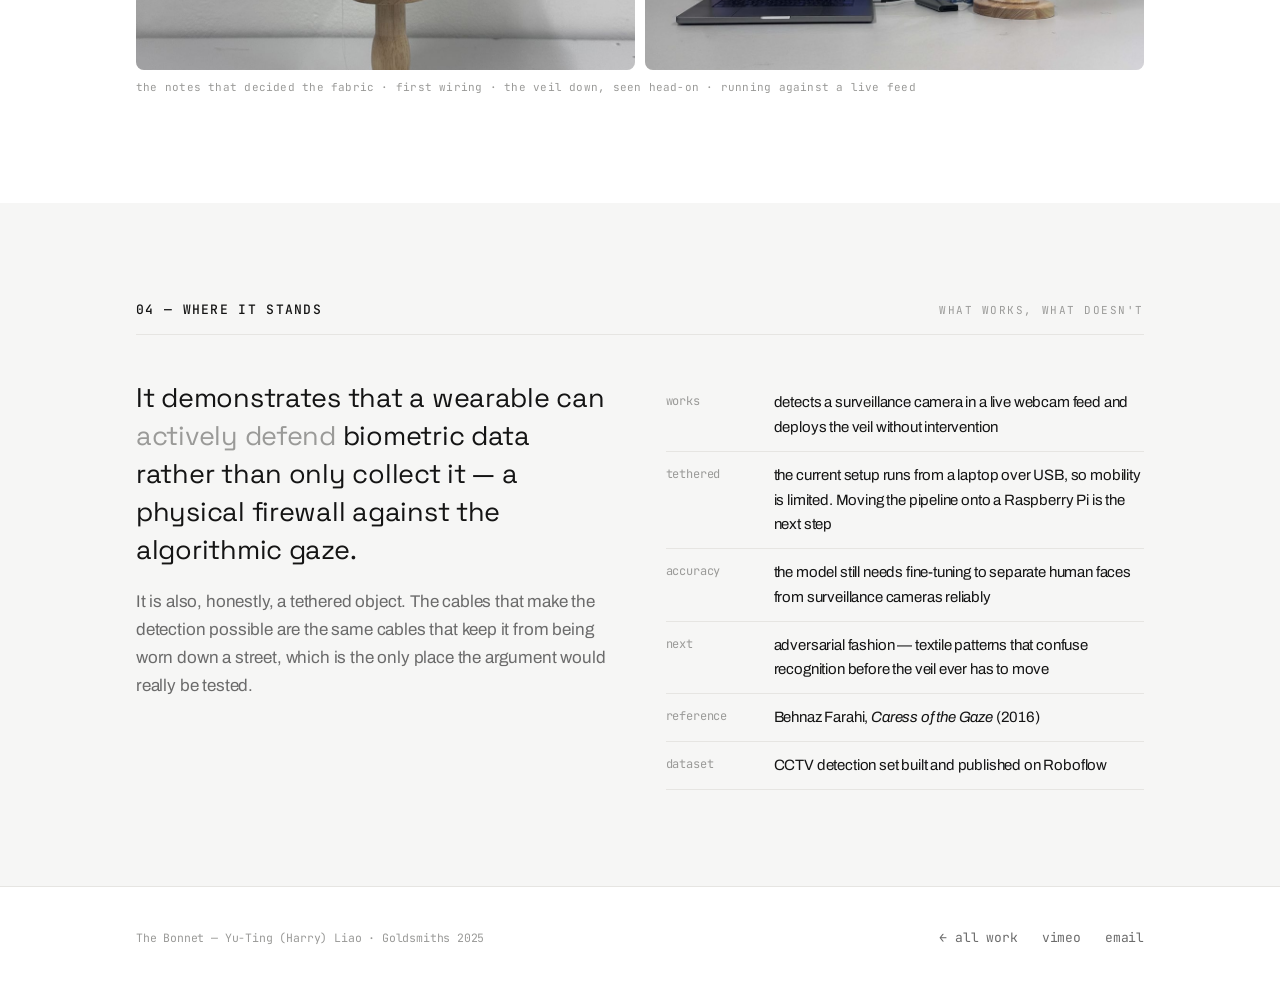
==== commit b83e9a9d: "Shrink the drawings The concept sketch moves into the empty half-column beside the opening question," ====
--- a/bonnet.html
+++ b/bonnet.html
@@ -50,17 +50,17 @@
   <section style="padding-top:0;">
     <div class="wrap">
       <div class="cols">
-        <p class="lead reveal" style="max-width:32ch;">Facing the reality of ubiquitous surveillance, I asked <span class="dim">how we might protect our biometric data through what we wear.</span></p>
+        <div class="reveal">
+          <p class="lead" style="max-width:32ch;">Facing the reality of ubiquitous surveillance, I asked <span class="dim">how we might protect our biometric data through what we wear.</span></p>
+          <span class="media media--contain" style="margin-top:28px; aspect-ratio:1400/1244; background:#fff;"><img src="media/tb-concept.jpg" alt="Pencil drawing of a figure wearing the bonnet in profile, the hooded shape shading the face, set against dense hatching" loading="lazy" /></span>
+          <p class="figcap">the first drawing — before any of it could detect anything</p>
+        </div>
         <div class="reveal">
           <p class="prose">The piece responds to the condition of the <em>algorithmic gaze</em> — where the human face has stopped being a biological feature and become a trackable data point. In public space, privacy is no longer the default state. It has to be actively defended.</p>
           <p class="prose" style="margin-top:14px;">I come to this from fashion. I have always wanted to push garments past utility, back to the oldest purpose of clothing: protection. From the weather, from contact — and now from an unwanted gaze.</p>
         </div>
       </div>
 
-      <div style="margin-top:clamp(32px,5vw,56px);" class="reveal">
-        <span class="media media--contain fig-narrow" style="aspect-ratio:1400/1244; background:#fff;"><img src="media/tb-concept.jpg" alt="Pencil drawing of a figure wearing the bonnet in profile, the hooded shape shading the face, set against dense hatching" loading="lazy" /></span>
-        <p class="figcap fig-narrow">the first drawing — before any of it could detect anything</p>
-      </div>
     </div>
   </section>
 
@@ -142,18 +142,15 @@
         </div>
       </div>
 
-      <div style="margin-top:clamp(32px,5vw,56px);" class="reveal">
-        <span class="media media--contain fig-wide" style="aspect-ratio:1700/1244; background:#fff;"><img src="media/tb-notes-scan.jpg" alt="Scanned construction notes: two views of the hood with a small outside tunnel for the drawstring, and the rules that decided the fabric — must be soft, must have weight, or add weight at the bottom so it pulls the mesh down" loading="lazy" /></span>
-        <p class="figcap fig-wide">the notes that decided the fabric: must be soft · must have weight · accumulate it at the hem so it pulls the mesh down</p>
-      </div>
 
       <div style="margin-top:clamp(32px,5vw,56px);" class="reveal">
-        <div class="wall wall--3">
+        <div class="wall wall--2">
+          <span class="media media--contain" style="background:#fff;"><img src="media/tb-notes-scan.jpg" alt="Scanned construction notes: two views of the hood with a small outside tunnel for the drawstring, and the rules that decided the fabric — must be soft, must have weight, or add weight at the bottom so it pulls the mesh down" loading="lazy" /></span>
           <span class="media"><img src="media/tb-arduino.jpg" alt="Early wiring: an Arduino board and a servo on a breadboard" loading="lazy" /></span>
           <span class="media"><img src="media/tb-veiled.jpg" alt="The bonnet seen head-on with the veil down: the face is completely behind gathered translucent fabric" loading="lazy" /></span>
           <span class="media"><img src="media/tb-desk.jpg" alt="The bonnet on its stand beside a laptop showing the camera feed" loading="lazy" /></span>
         </div>
-        <p class="figcap">first wiring · the veil down, seen head-on · running against a live feed</p>
+        <p class="figcap">the notes that decided the fabric · first wiring · the veil down, seen head-on · running against a live feed</p>
       </div>
     </div>
   </section>
--- a/styles.css
+++ b/styles.css
@@ -296,7 +296,6 @@
   .lb__nav{ top:auto; bottom:6px; transform:none; font-size:20px; }
   .lb__prev{ left:10px; } .lb__next{ right:10px; }
 }
-.wall--3{ grid-template-columns:repeat(3,1fr); }
-@media (max-width:760px){ .wall--3{ grid-template-columns:repeat(2,1fr); } }
-.fig-narrow{ max-width:820px; margin-inline:auto; }
-.fig-wide{ max-width:940px; margin-inline:auto; }
+.wall--2{ grid-template-columns:repeat(2,1fr); gap:10px; }
+.wall--2 .media{ aspect-ratio:4/3; }
+@media (max-width:760px){ .wall--2{ grid-template-columns:1fr; } }
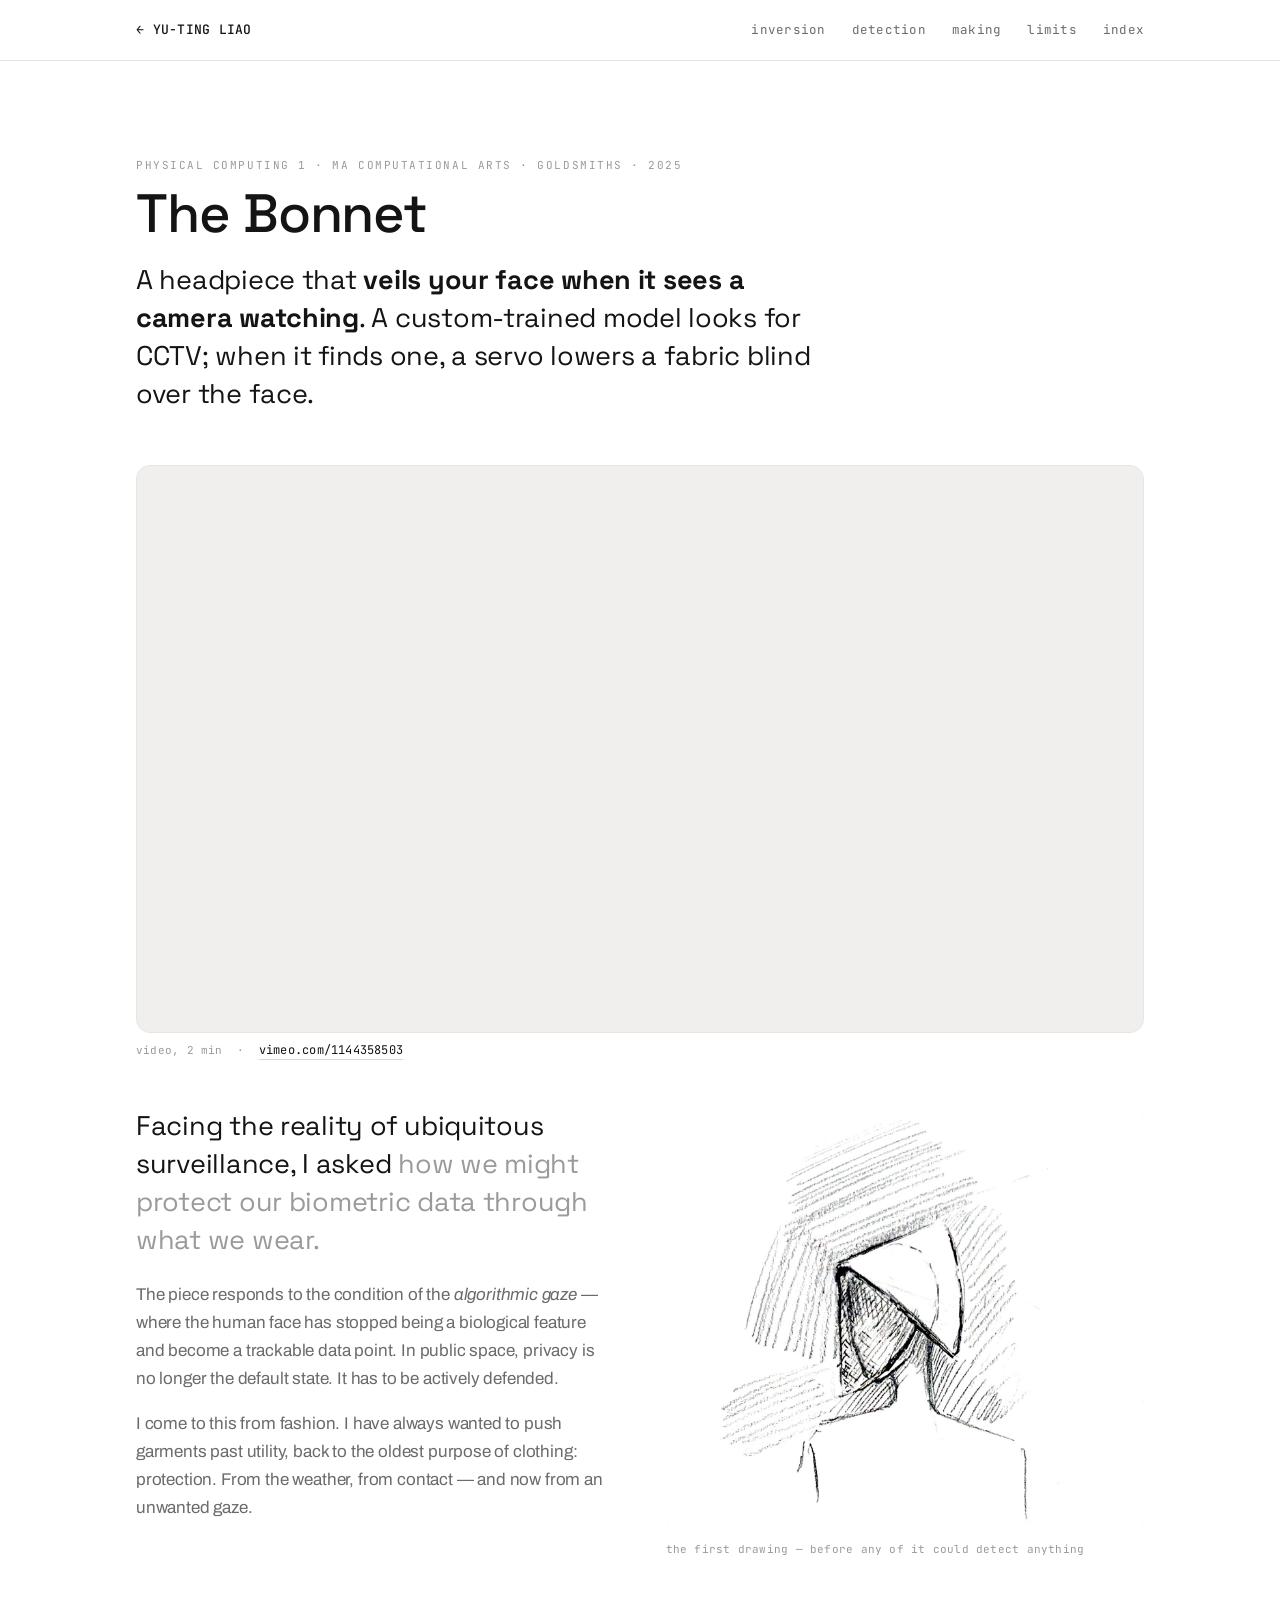
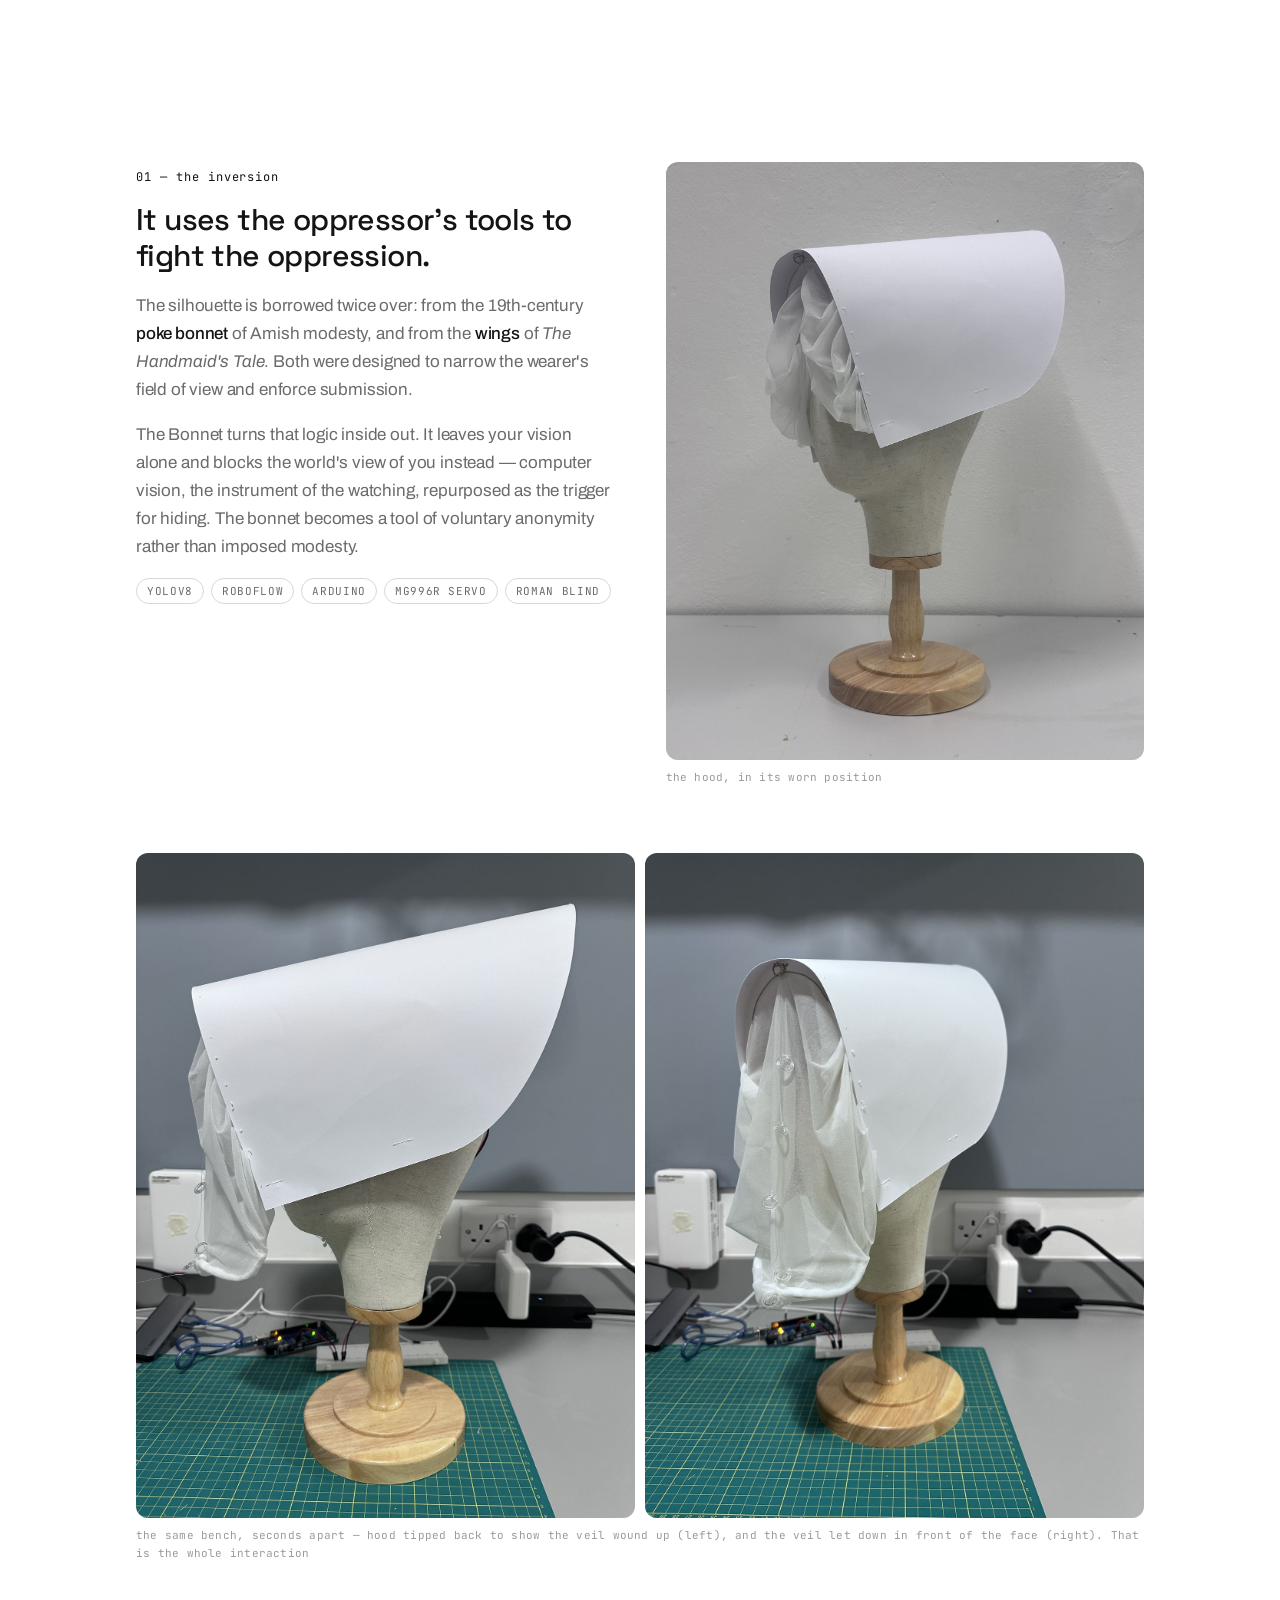
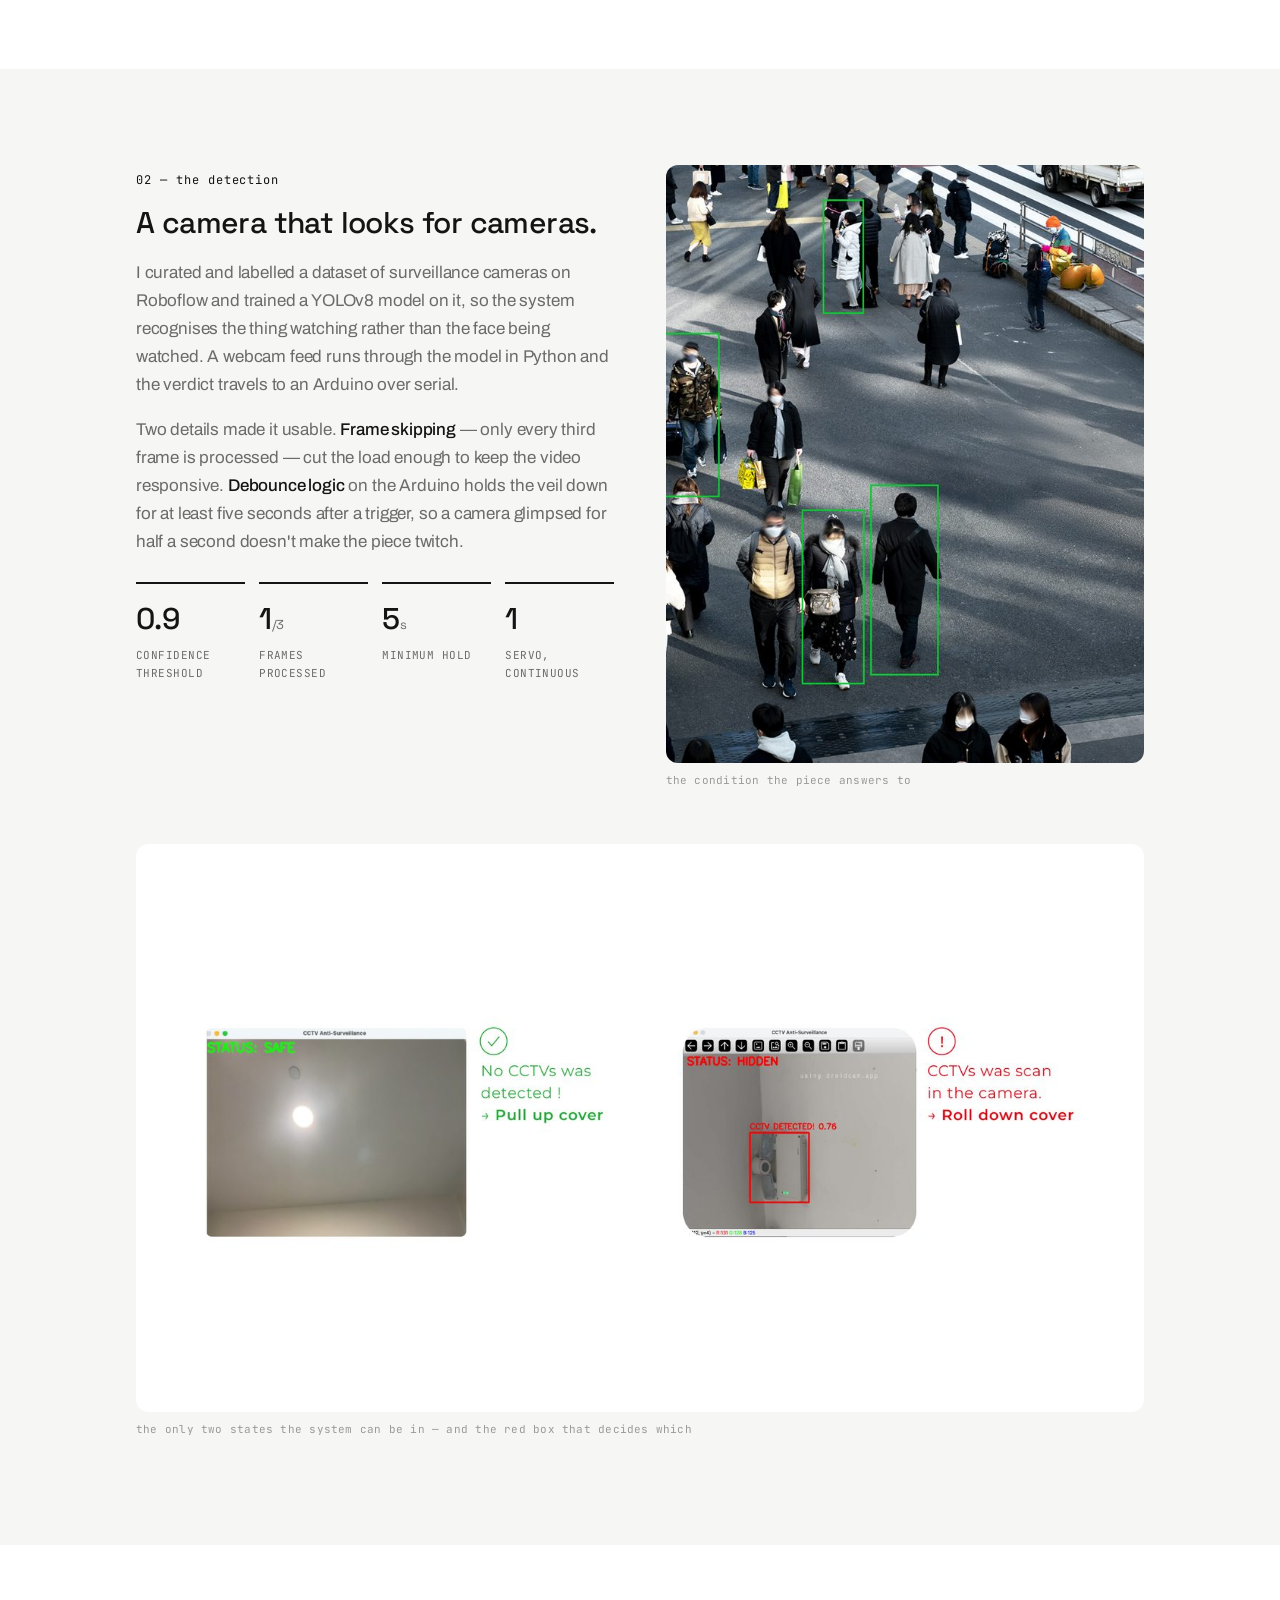
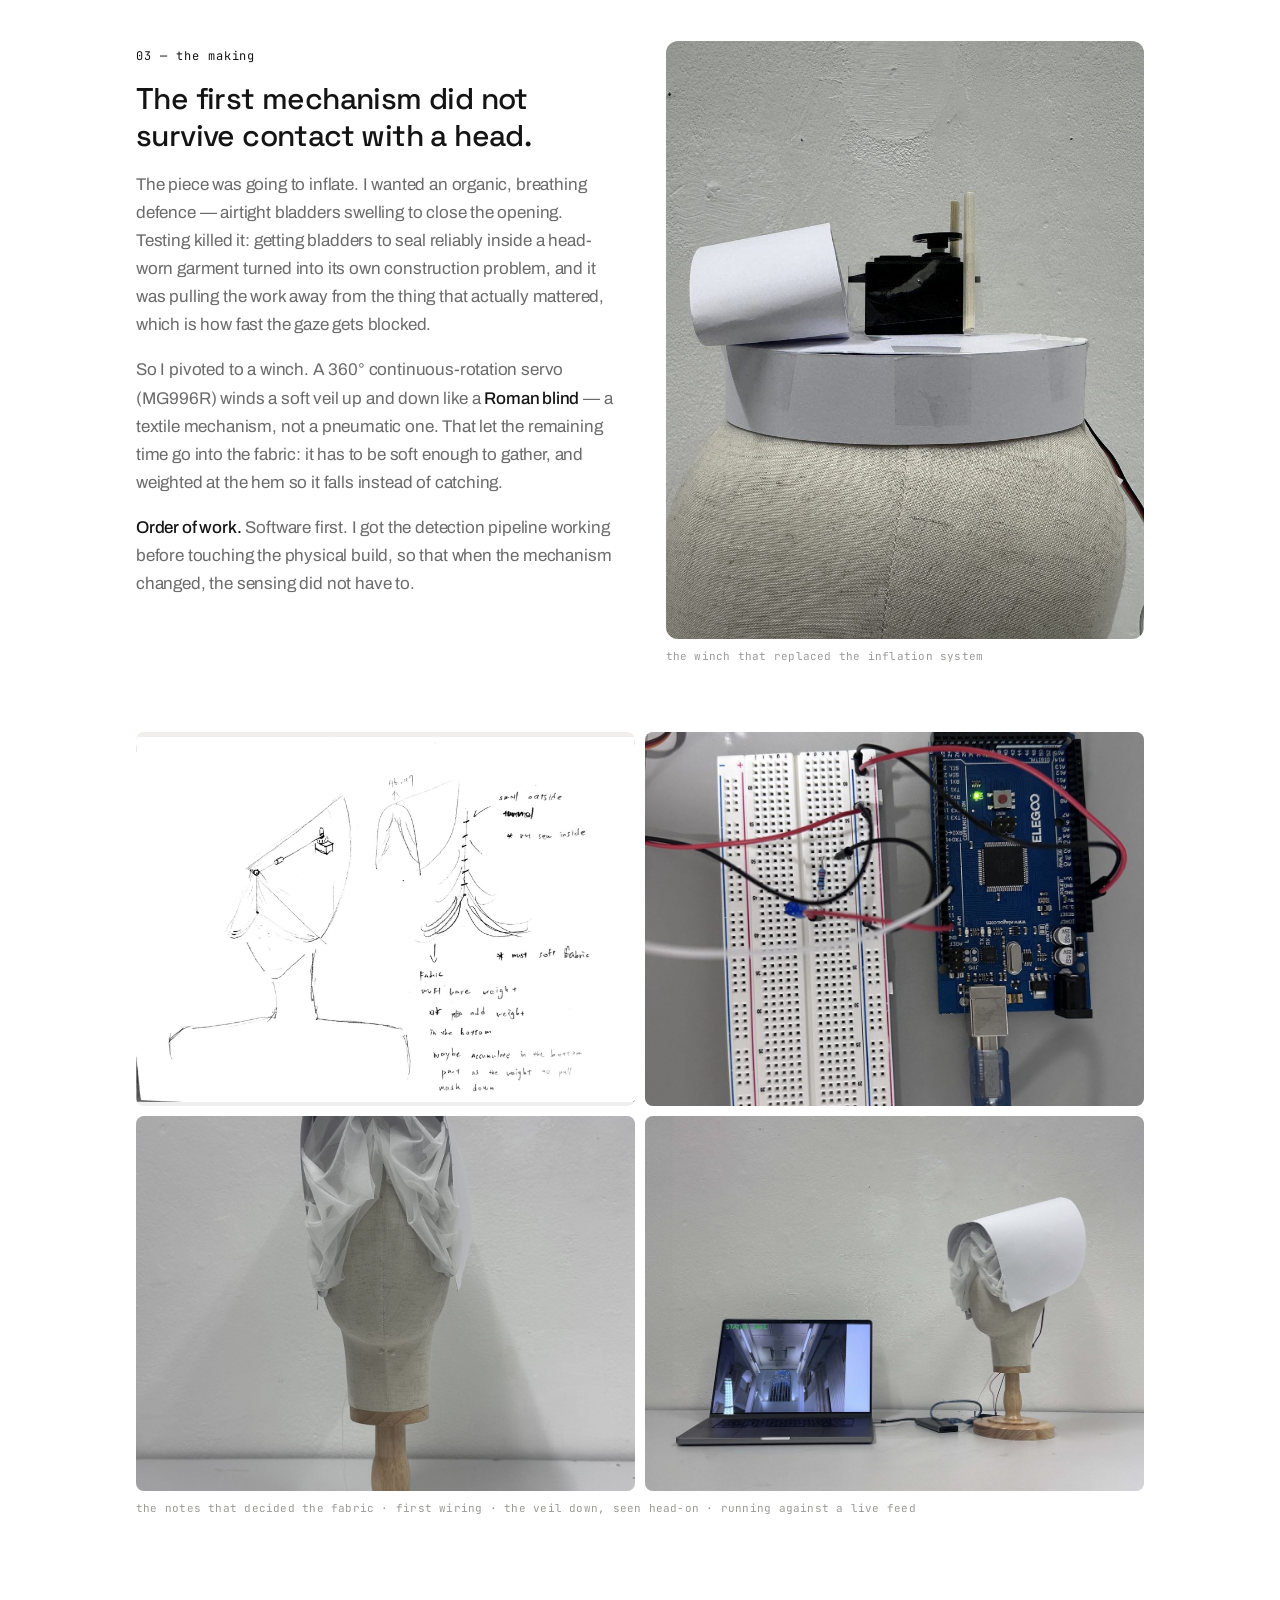
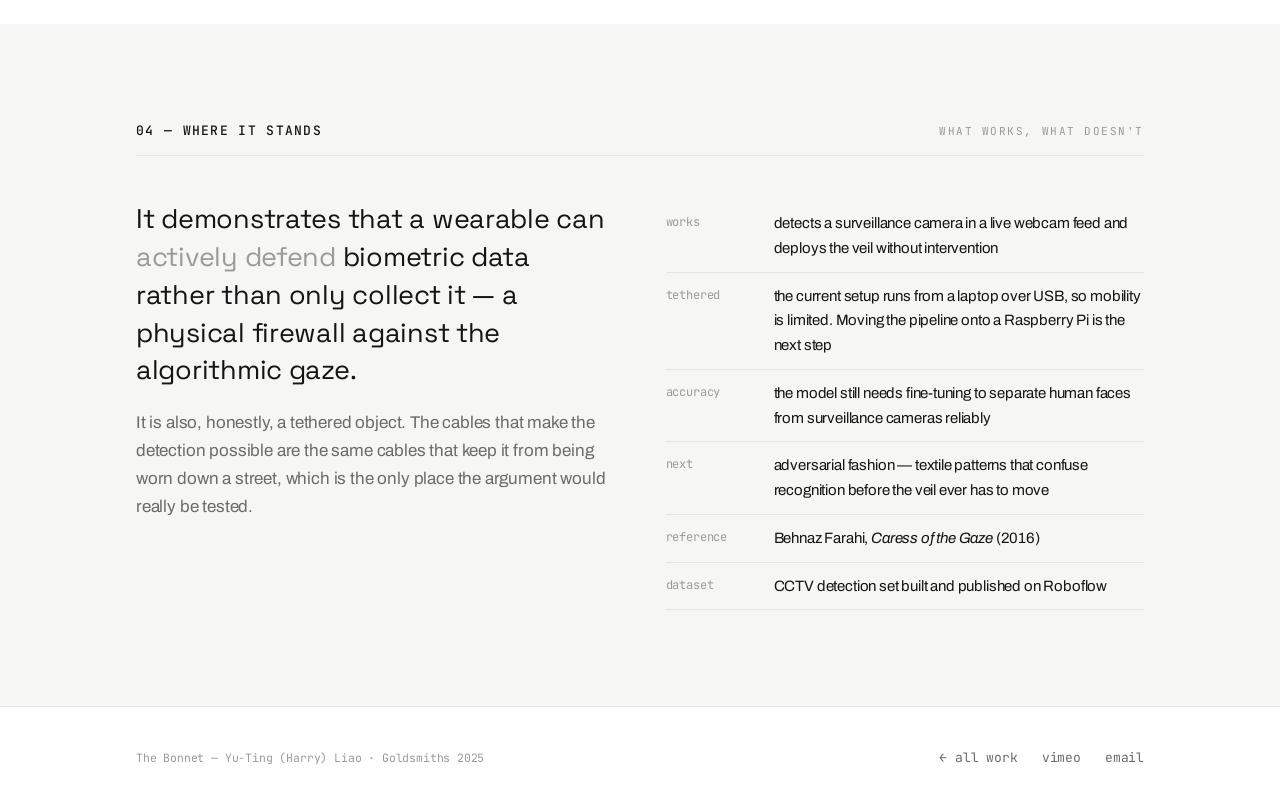
==== commit c934297d: "Balance the opening section The sketch in one column against short text in the other left a dead hal" ====
--- a/bonnet.html
+++ b/bonnet.html
@@ -49,18 +49,17 @@
   <!-- THE QUESTION -->
   <section style="padding-top:0;">
     <div class="wrap">
-      <div class="cols">
-        <div class="reveal">
-          <p class="lead" style="max-width:32ch;">Facing the reality of ubiquitous surveillance, I asked <span class="dim">how we might protect our biometric data through what we wear.</span></p>
-          <span class="media media--contain" style="margin-top:28px; aspect-ratio:1400/1244; background:#fff;"><img src="media/tb-concept.jpg" alt="Pencil drawing of a figure wearing the bonnet in profile, the hooded shape shading the face, set against dense hatching" loading="lazy" /></span>
+      <div class="block reveal">
+        <div class="block__body">
+          <p class="lead" style="max-width:30ch;">Facing the reality of ubiquitous surveillance, I asked <span class="dim">how we might protect our biometric data through what we wear.</span></p>
+          <p class="prose" style="margin-top:22px;">The piece responds to the condition of the <em>algorithmic gaze</em> — where the human face has stopped being a biological feature and become a trackable data point. In public space, privacy is no longer the default state. It has to be actively defended.</p>
+          <p class="prose" style="margin-top:14px;">I come to this from fashion. I have always wanted to push garments past utility, back to the oldest purpose of clothing: protection. From the weather, from contact — and now from an unwanted gaze.</p>
+        </div>
+        <div class="block__media">
+          <span class="media media--contain" style="aspect-ratio:1400/1244; background:#fff;"><img src="media/tb-concept.jpg" alt="Pencil drawing of a figure wearing the bonnet in profile, the hooded shape shading the face, set against dense hatching" loading="lazy" /></span>
           <p class="figcap">the first drawing — before any of it could detect anything</p>
         </div>
-        <div class="reveal">
-          <p class="prose">The piece responds to the condition of the <em>algorithmic gaze</em> — where the human face has stopped being a biological feature and become a trackable data point. In public space, privacy is no longer the default state. It has to be actively defended.</p>
-          <p class="prose" style="margin-top:14px;">I come to this from fashion. I have always wanted to push garments past utility, back to the oldest purpose of clothing: protection. From the weather, from contact — and now from an unwanted gaze.</p>
-        </div>
       </div>
-
     </div>
   </section>
 
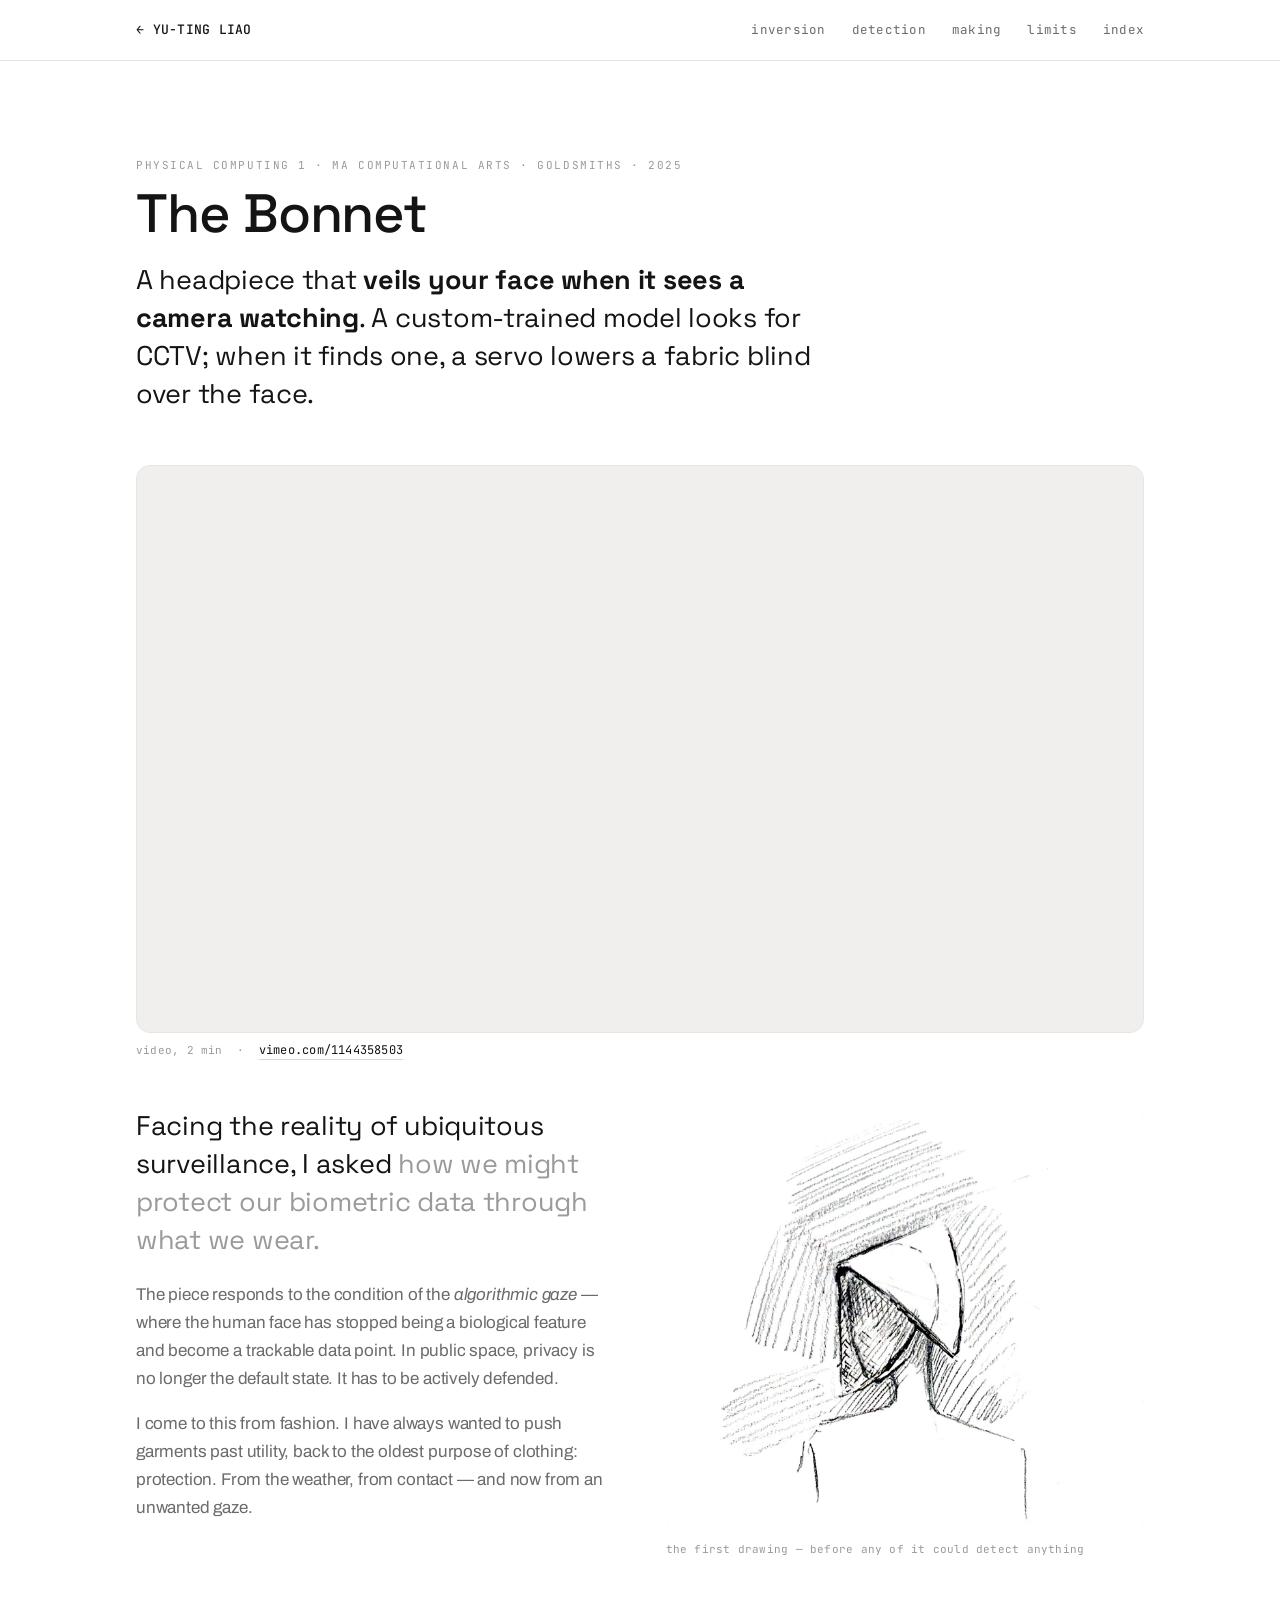
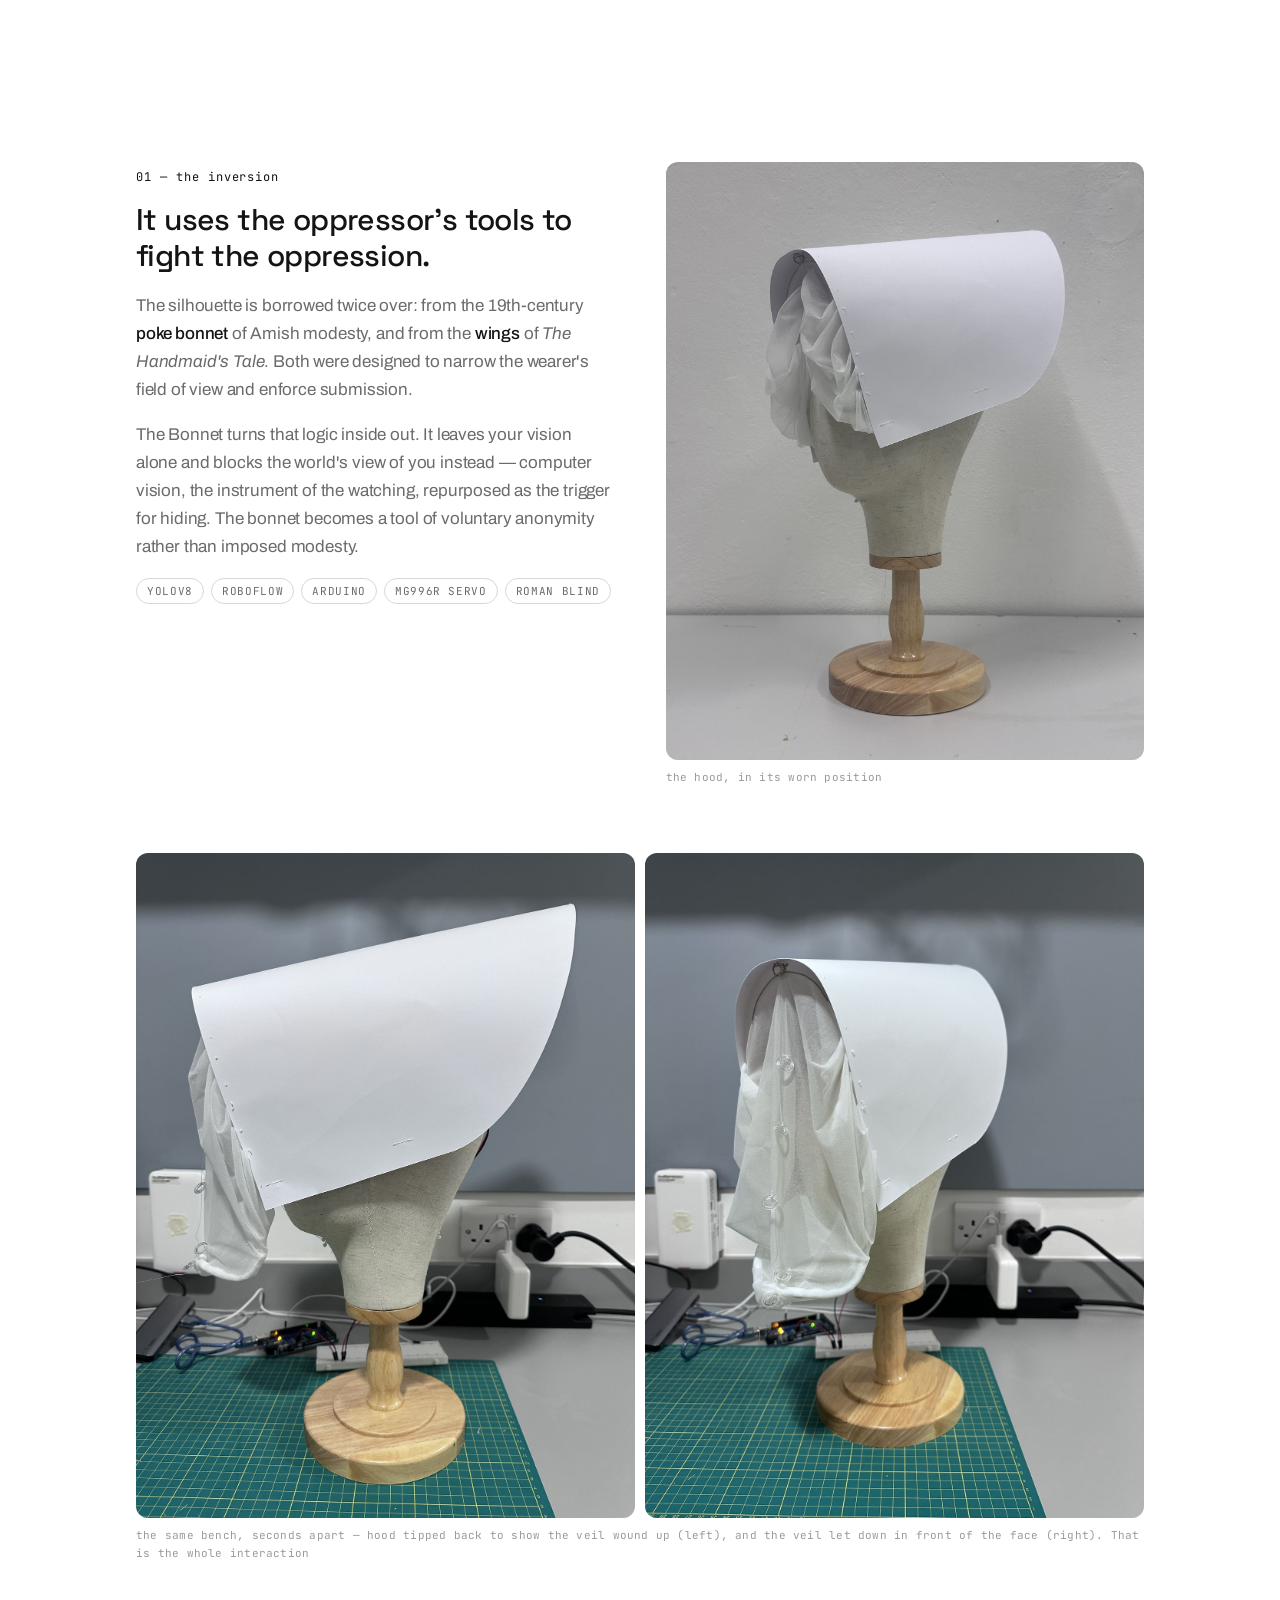
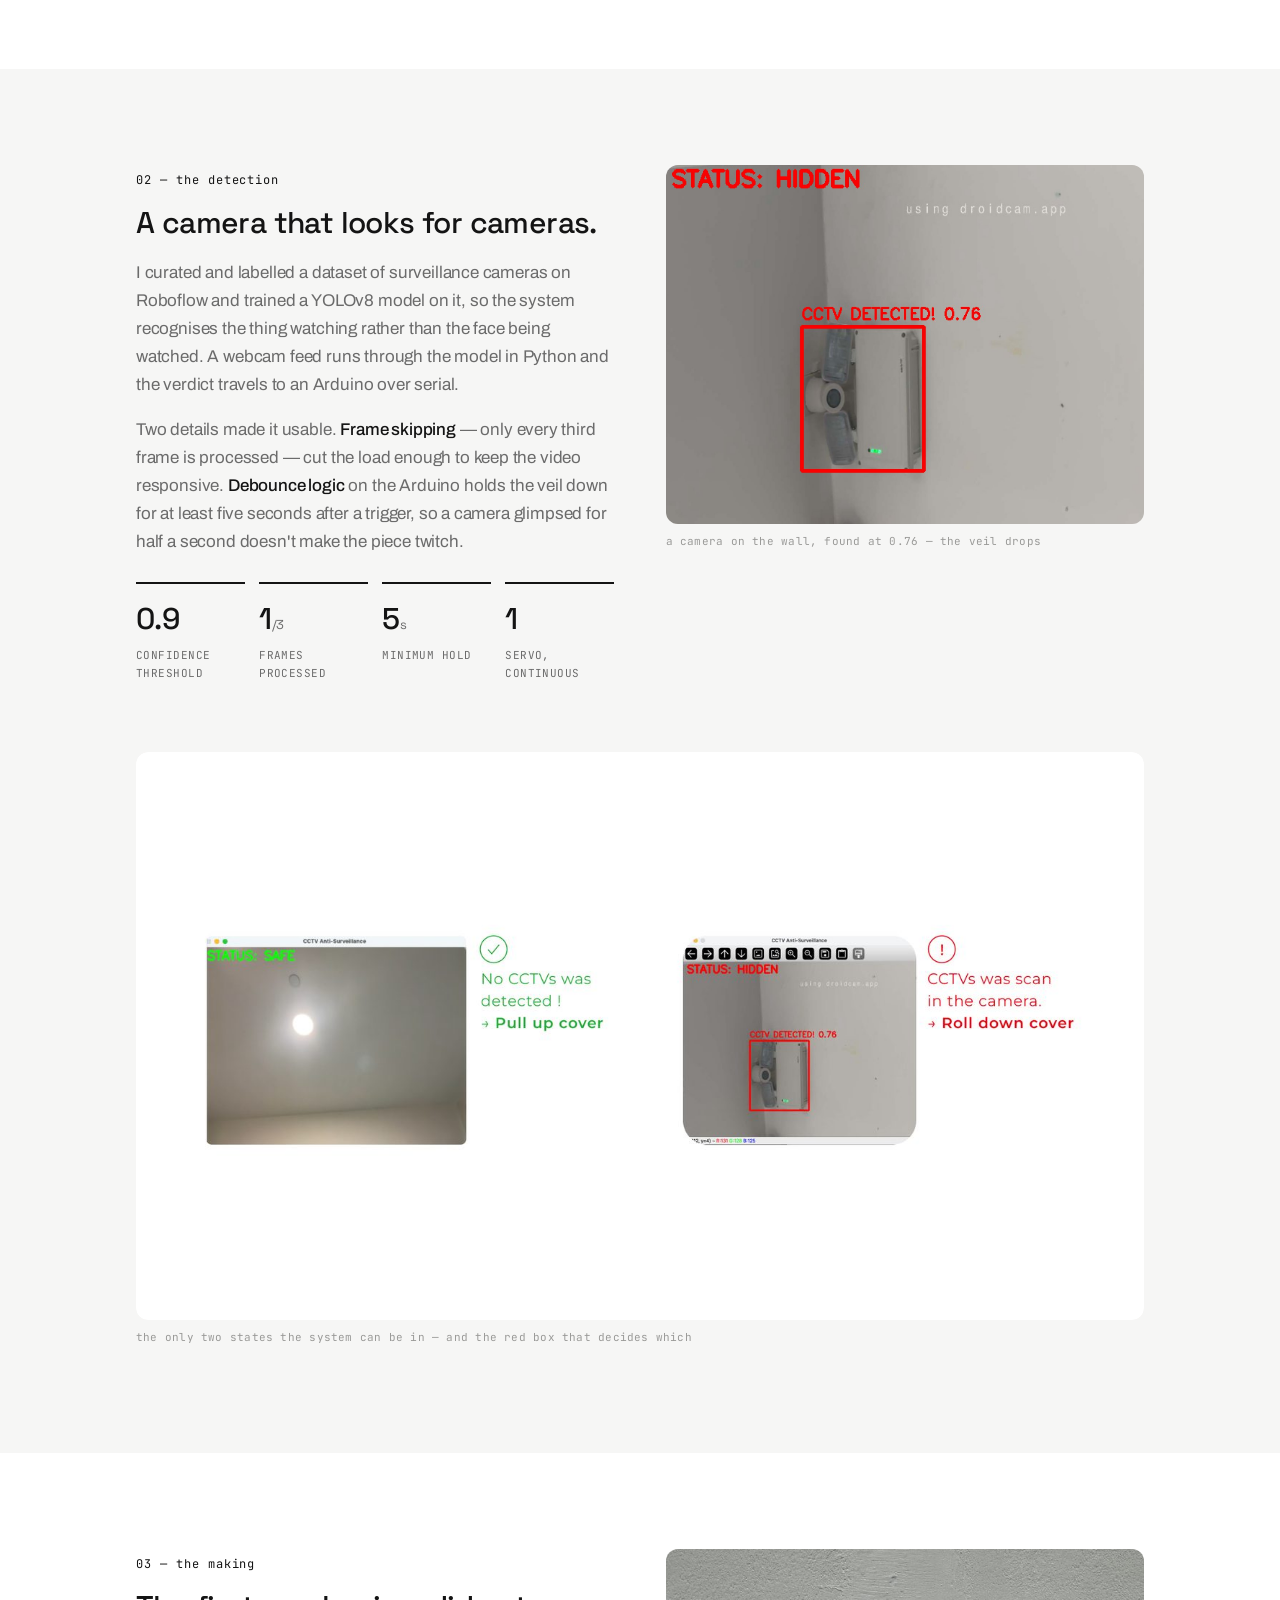
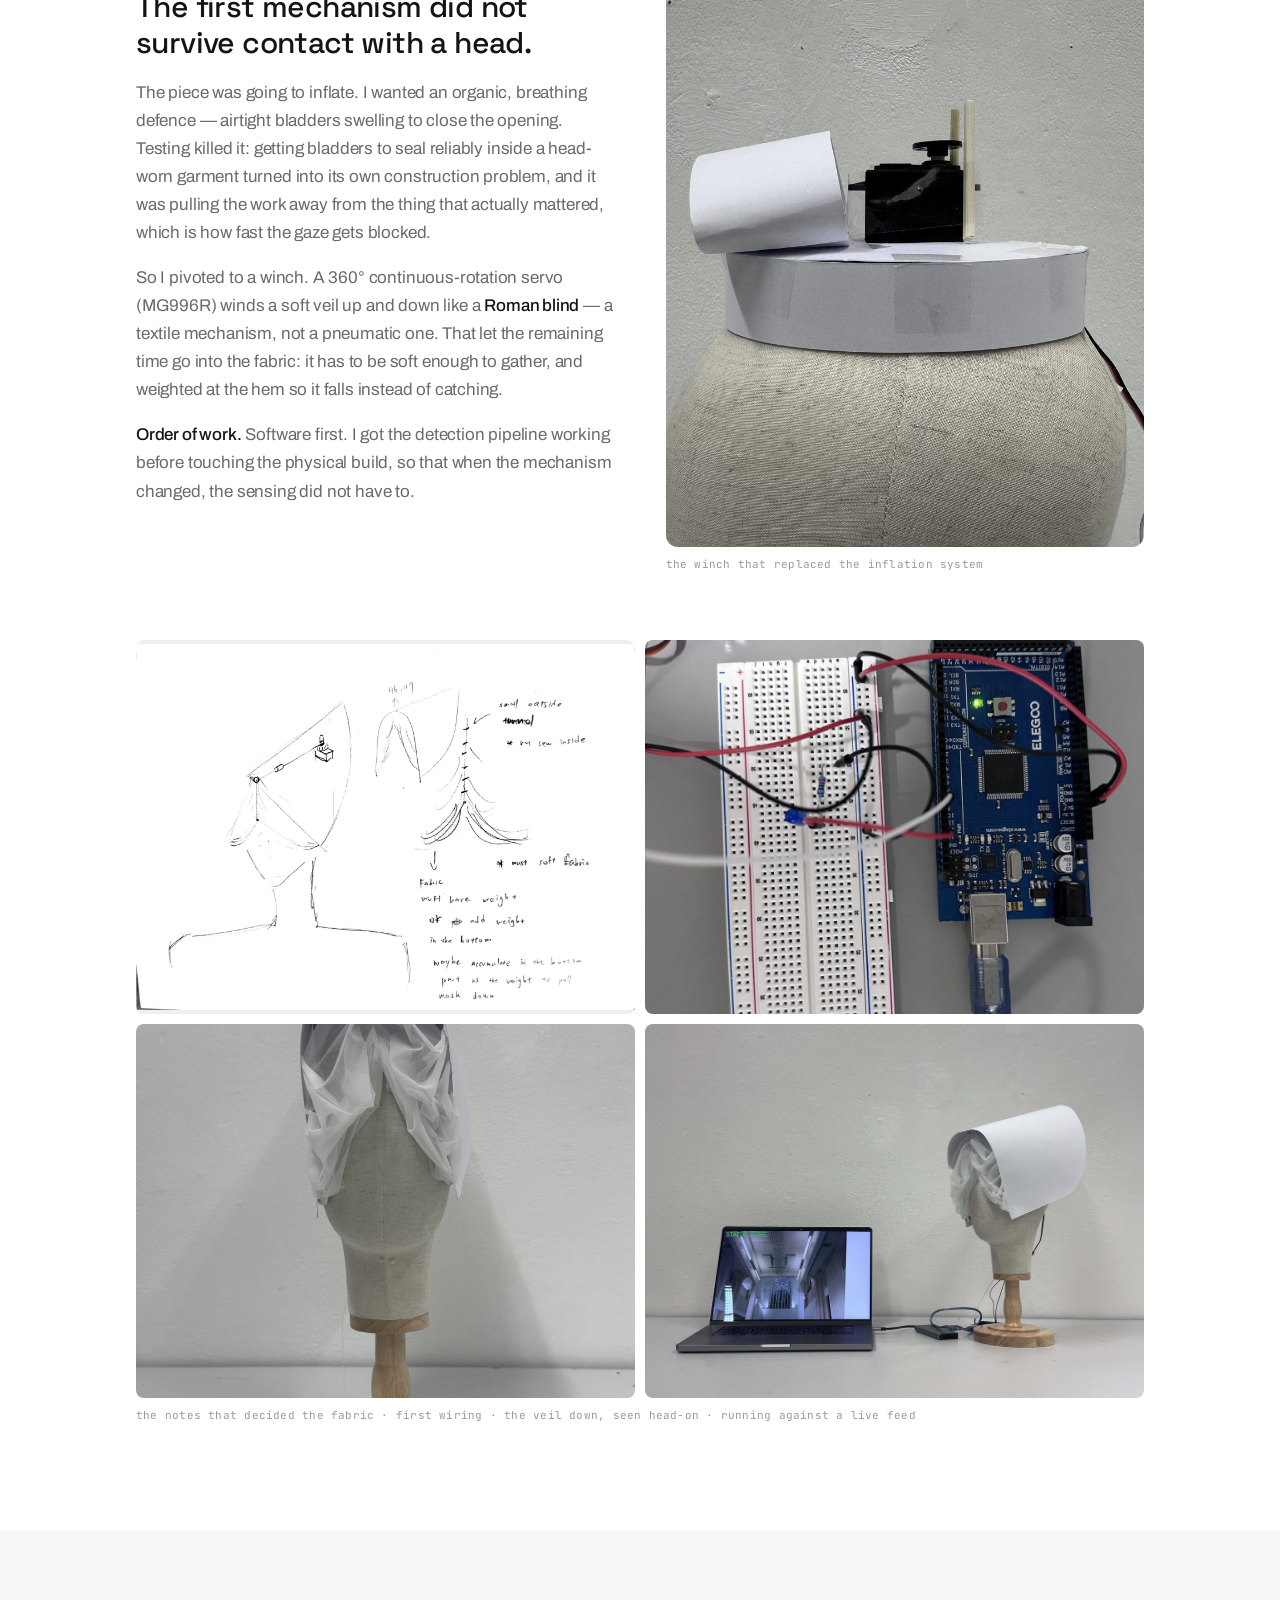
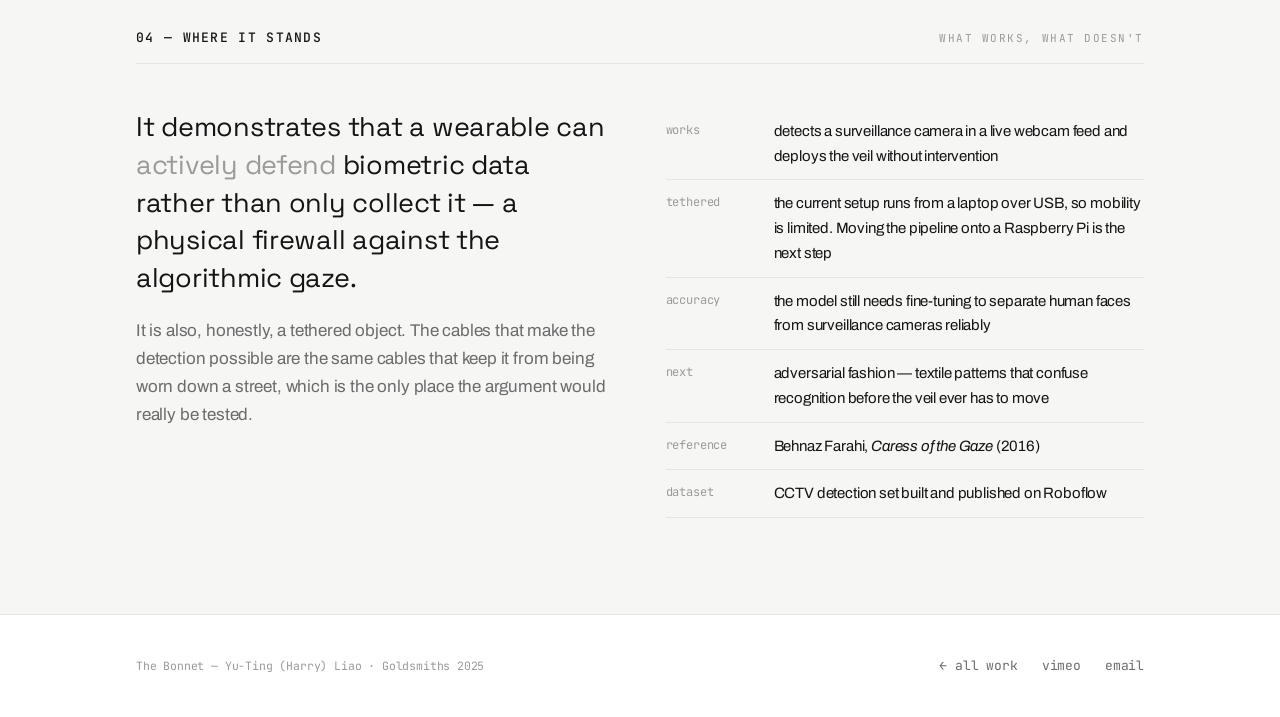
==== commit 0daf71bd: "Remove two images that are not my work - Gesture-Float: the silver balloon photo in section 03 was a" ====
--- a/bonnet.html
+++ b/bonnet.html
@@ -110,8 +110,8 @@
           </div>
         </div>
         <div class="block__media">
-          <span class="media media--tall"><img src="media/tb-detect.jpg" alt="A crowded street crossing seen from above, with green detection boxes drawn over pedestrians" loading="lazy" /></span>
-          <p class="figcap">the condition the piece answers to</p>
+          <span class="media media--contain" style="aspect-ratio:1270/952;"><img src="media/tb-cctv.jpg" alt="The detection window pointed at a wall-mounted camera: a red box around it labelled CCTV DETECTED 0.76, and STATUS: HIDDEN in the corner" loading="lazy" /></span>
+          <p class="figcap">a camera on the wall, found at 0.76 — the veil drops</p>
         </div>
       </div>
 
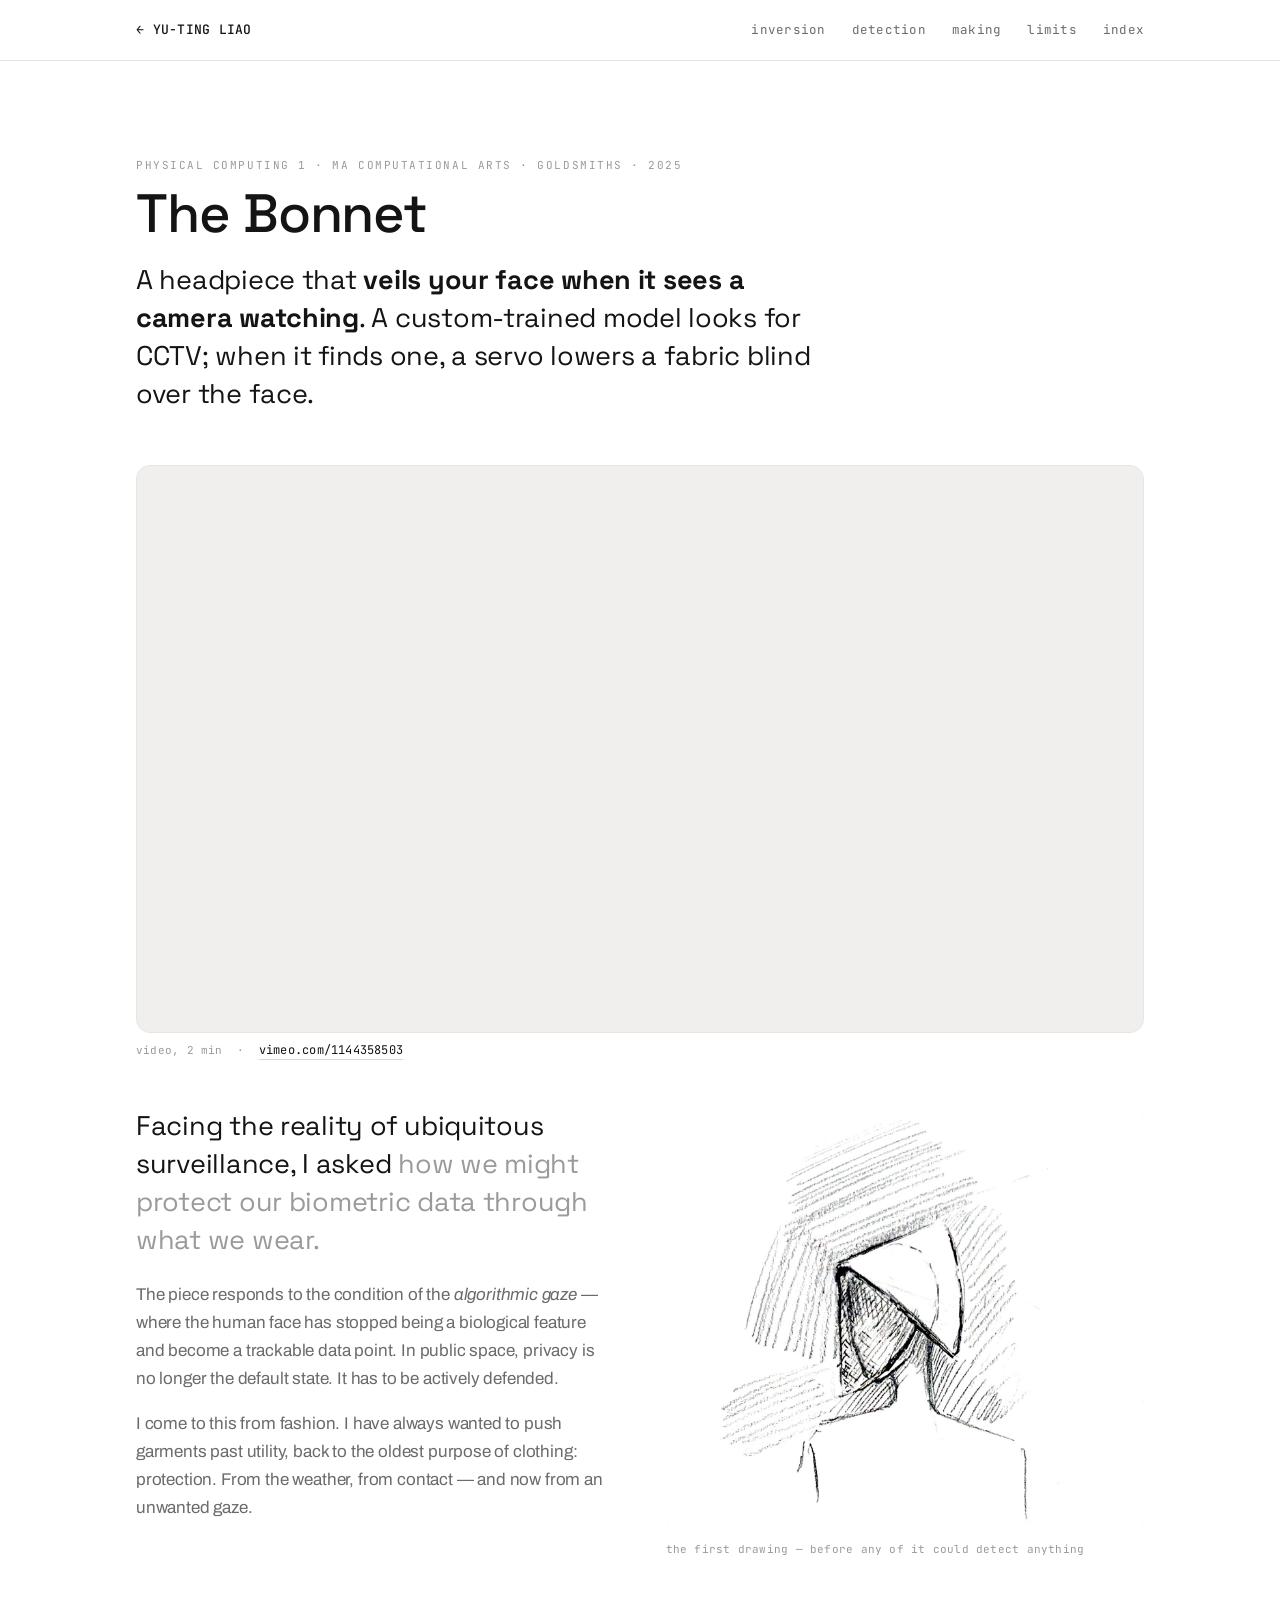
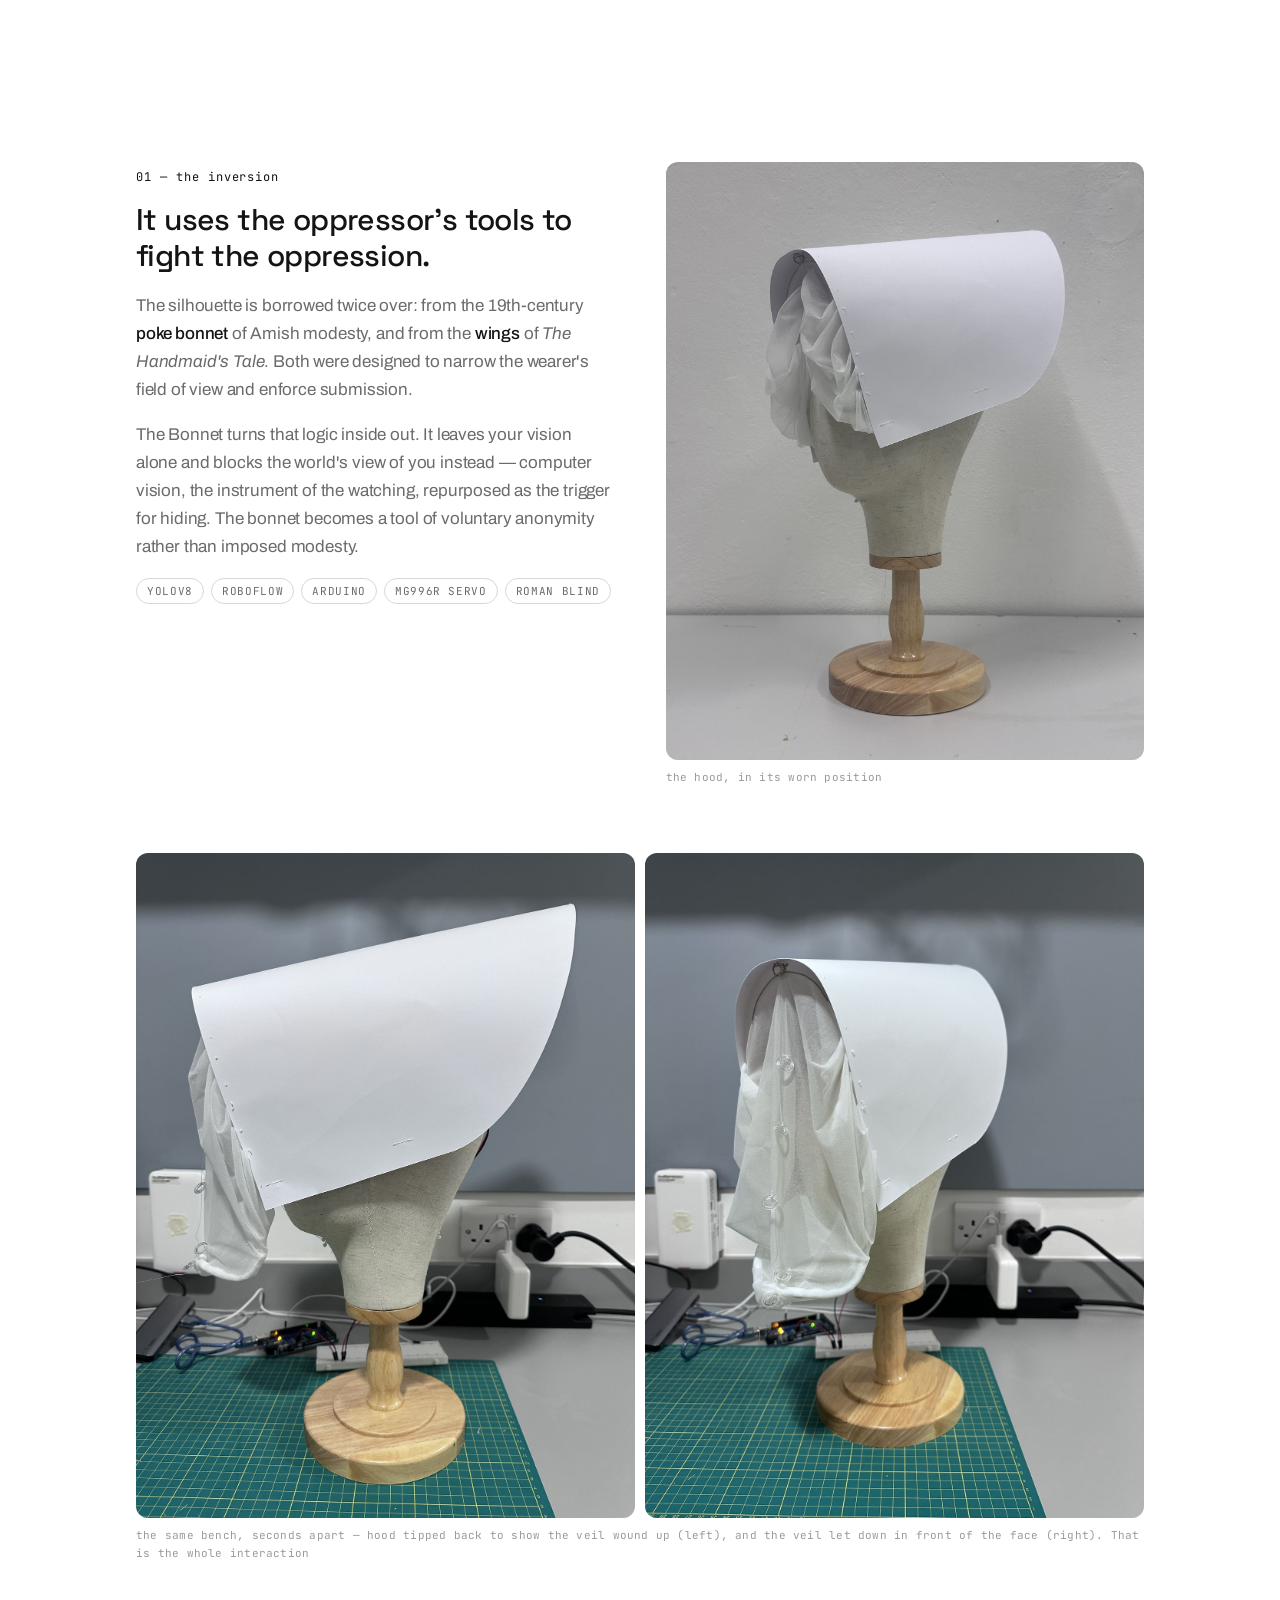
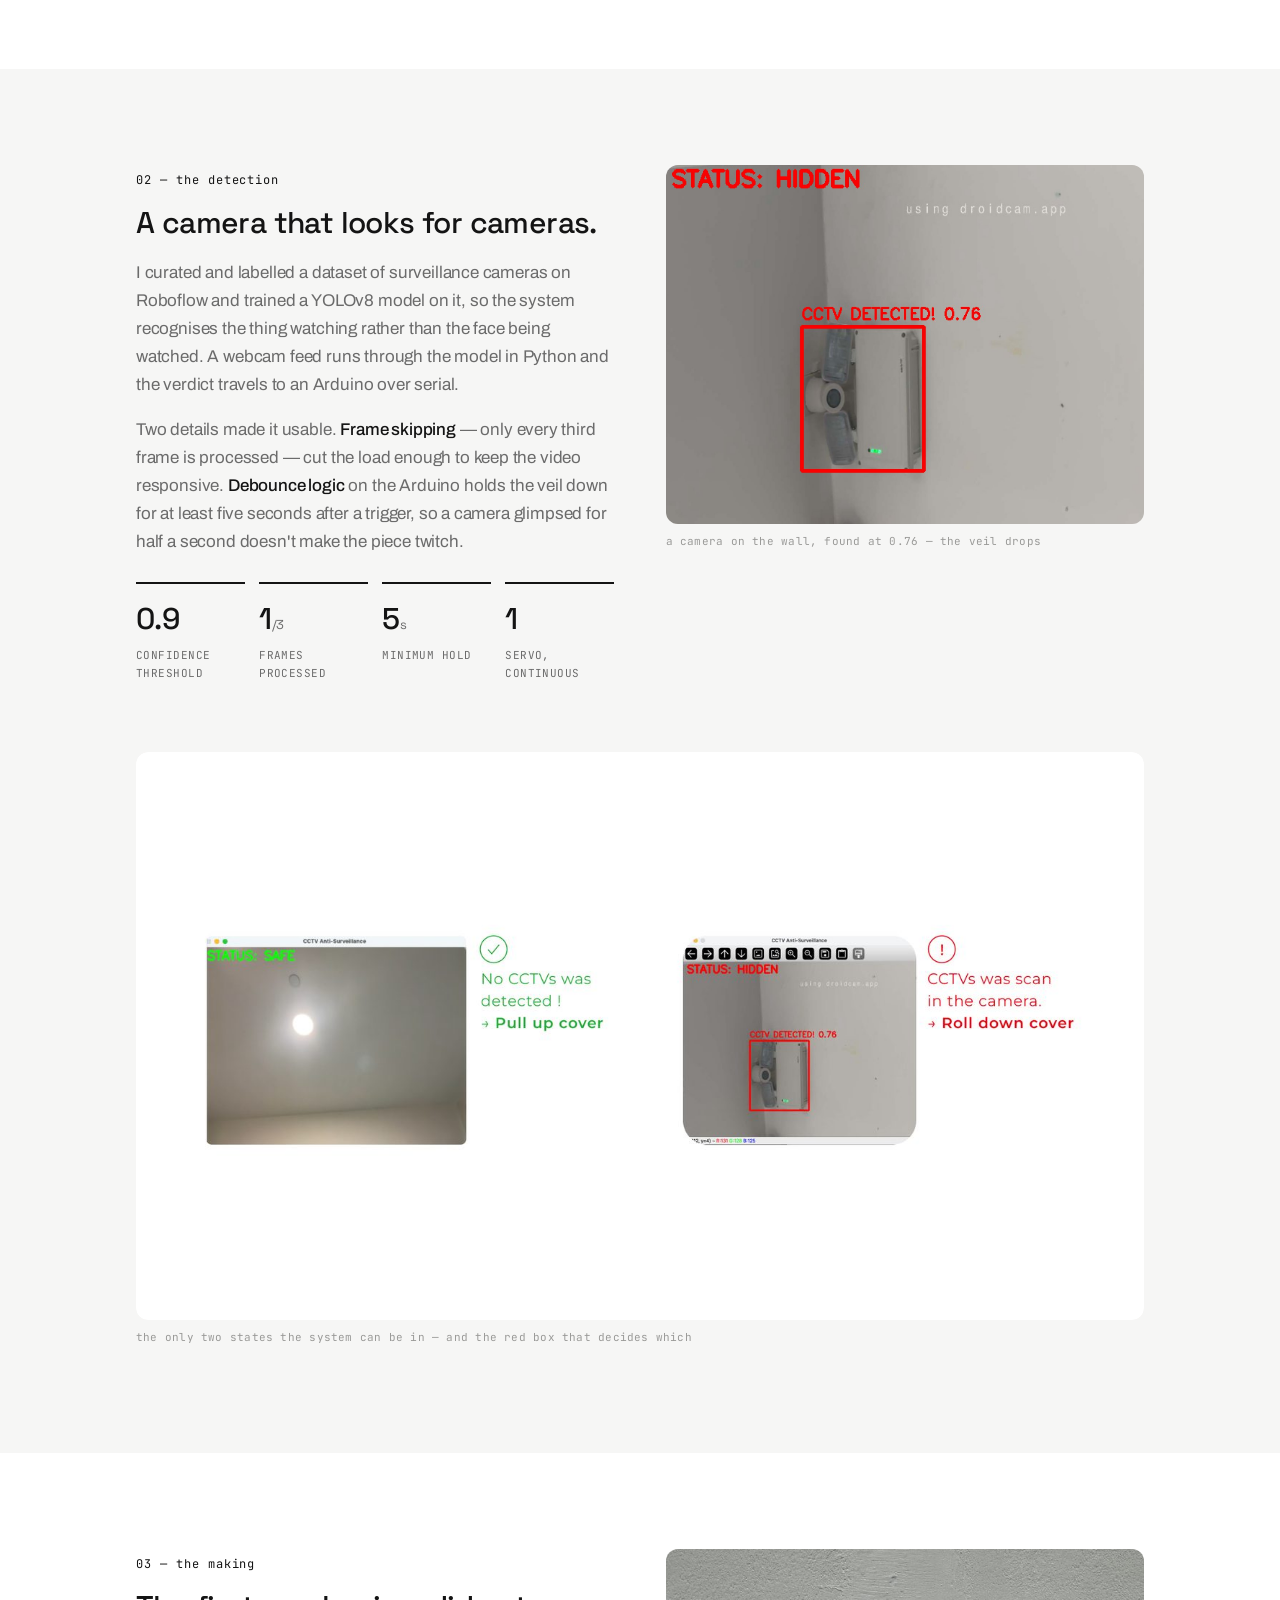
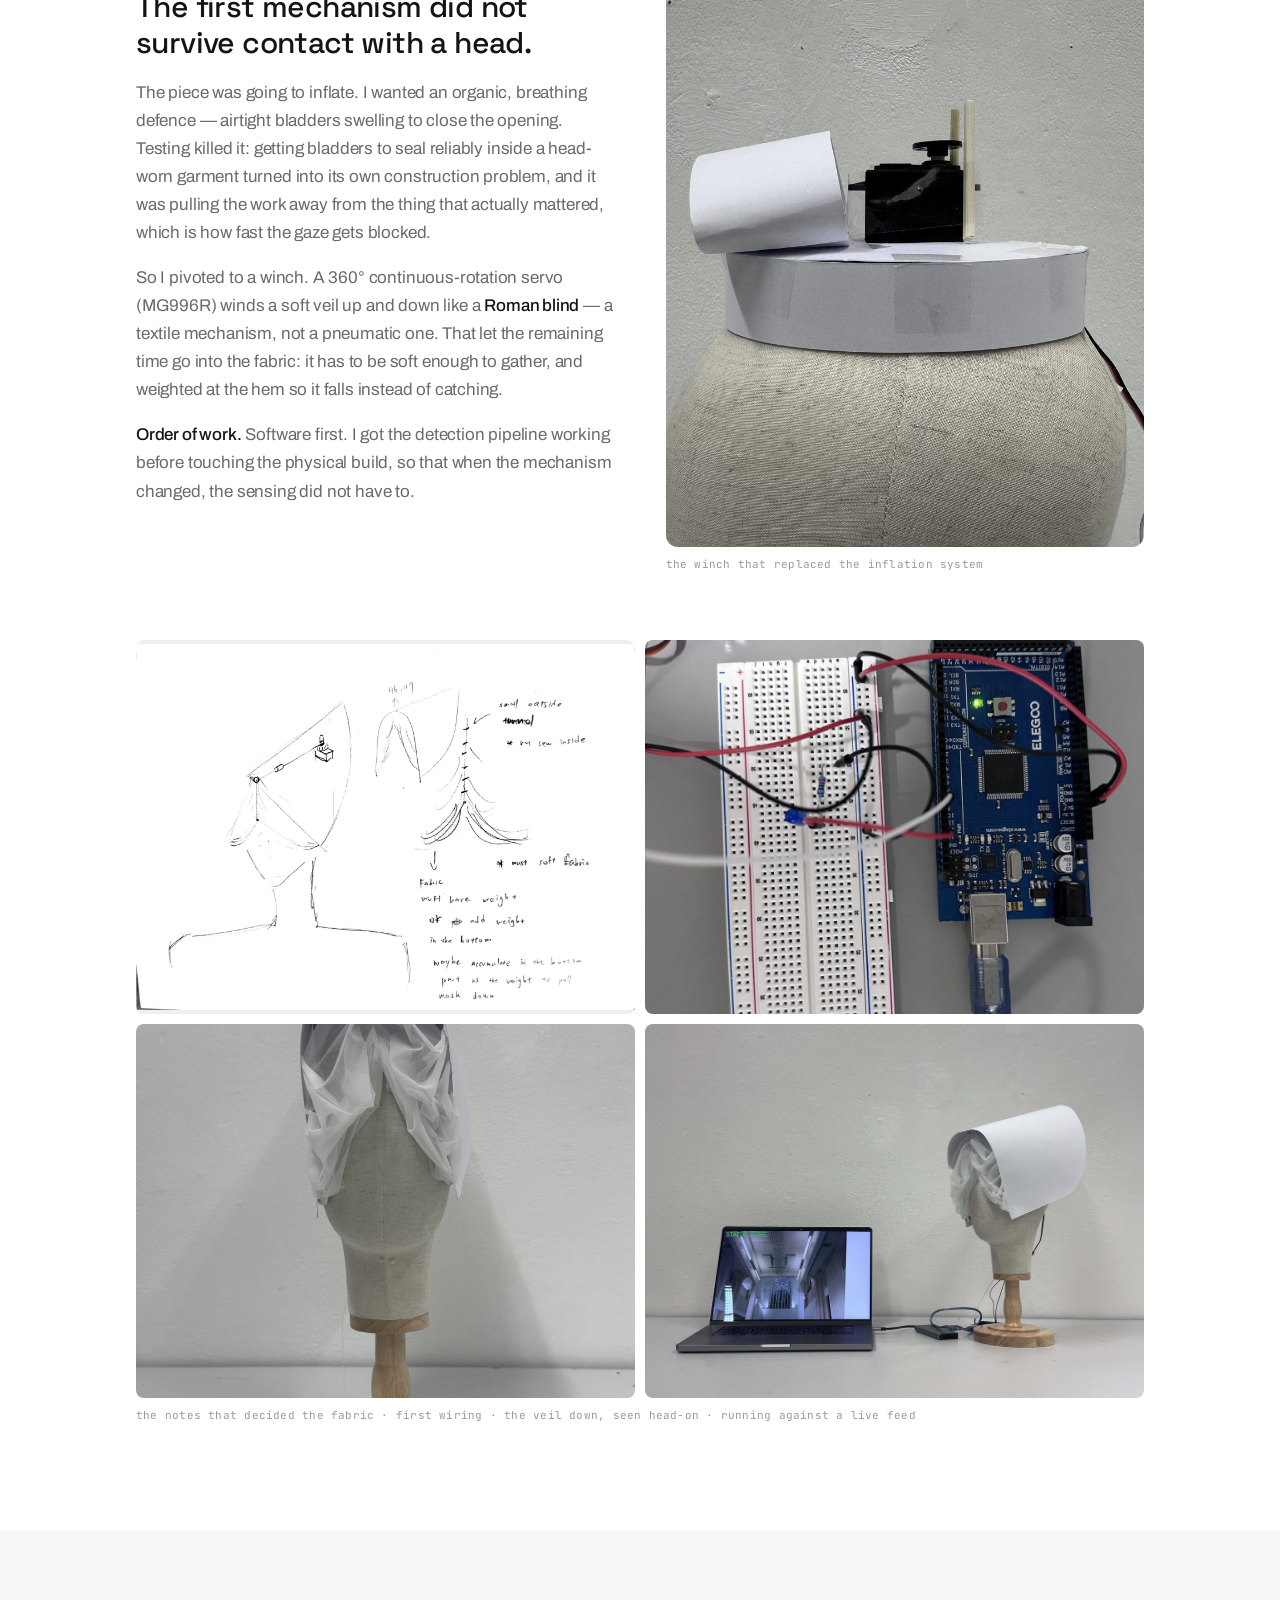
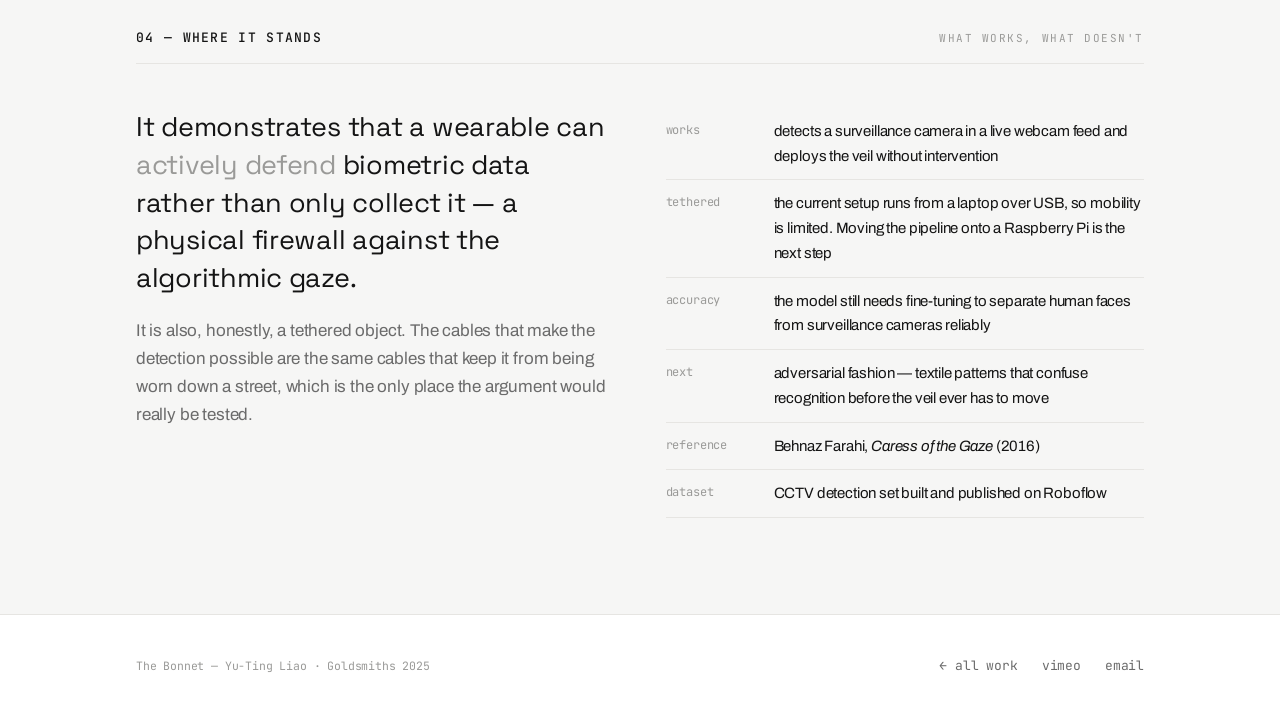
==== commit 94ce6099: "Update About and CV, unify name, fix Fabri-Form and Gesture-Float technical lines Co-Authored-By: Cl" ====
--- a/bonnet.html
+++ b/bonnet.html
@@ -181,7 +181,7 @@
 
 <footer class="foot">
   <div class="wrap">
-    <span class="foot__note">The Bonnet — Yu-Ting (Harry) Liao · Goldsmiths 2025</span>
+    <span class="foot__note">The Bonnet — Yu-Ting Liao · Goldsmiths 2025</span>
     <span style="display:flex; gap:24px;">
       <a href="index.html">← all work</a>
       <a href="https://vimeo.com/1144358503" target="_blank" rel="noopener">vimeo</a>
--- a/styles.css
+++ b/styles.css
@@ -157,6 +157,9 @@
 .grid--mini .card__title{ font-size:15.5px; }
 .grid--mini .card__desc{ font-size:13.5px; margin:4px 0 0; }
 @media (max-width:760px){ .grid--mini{ grid-template-columns:1fr; } }
+.grid--three{ grid-template-columns:repeat(3,1fr); }
+@media (max-width:960px){ .grid--three{ grid-template-columns:repeat(2,1fr); } }
+@media (max-width:760px){ .grid--three{ grid-template-columns:1fr; } }
 
 /* ---------------- spec stats ---------------- */
 .specs{ display:grid; grid-template-columns:repeat(4,1fr); gap:14px; margin:26px 0; }
